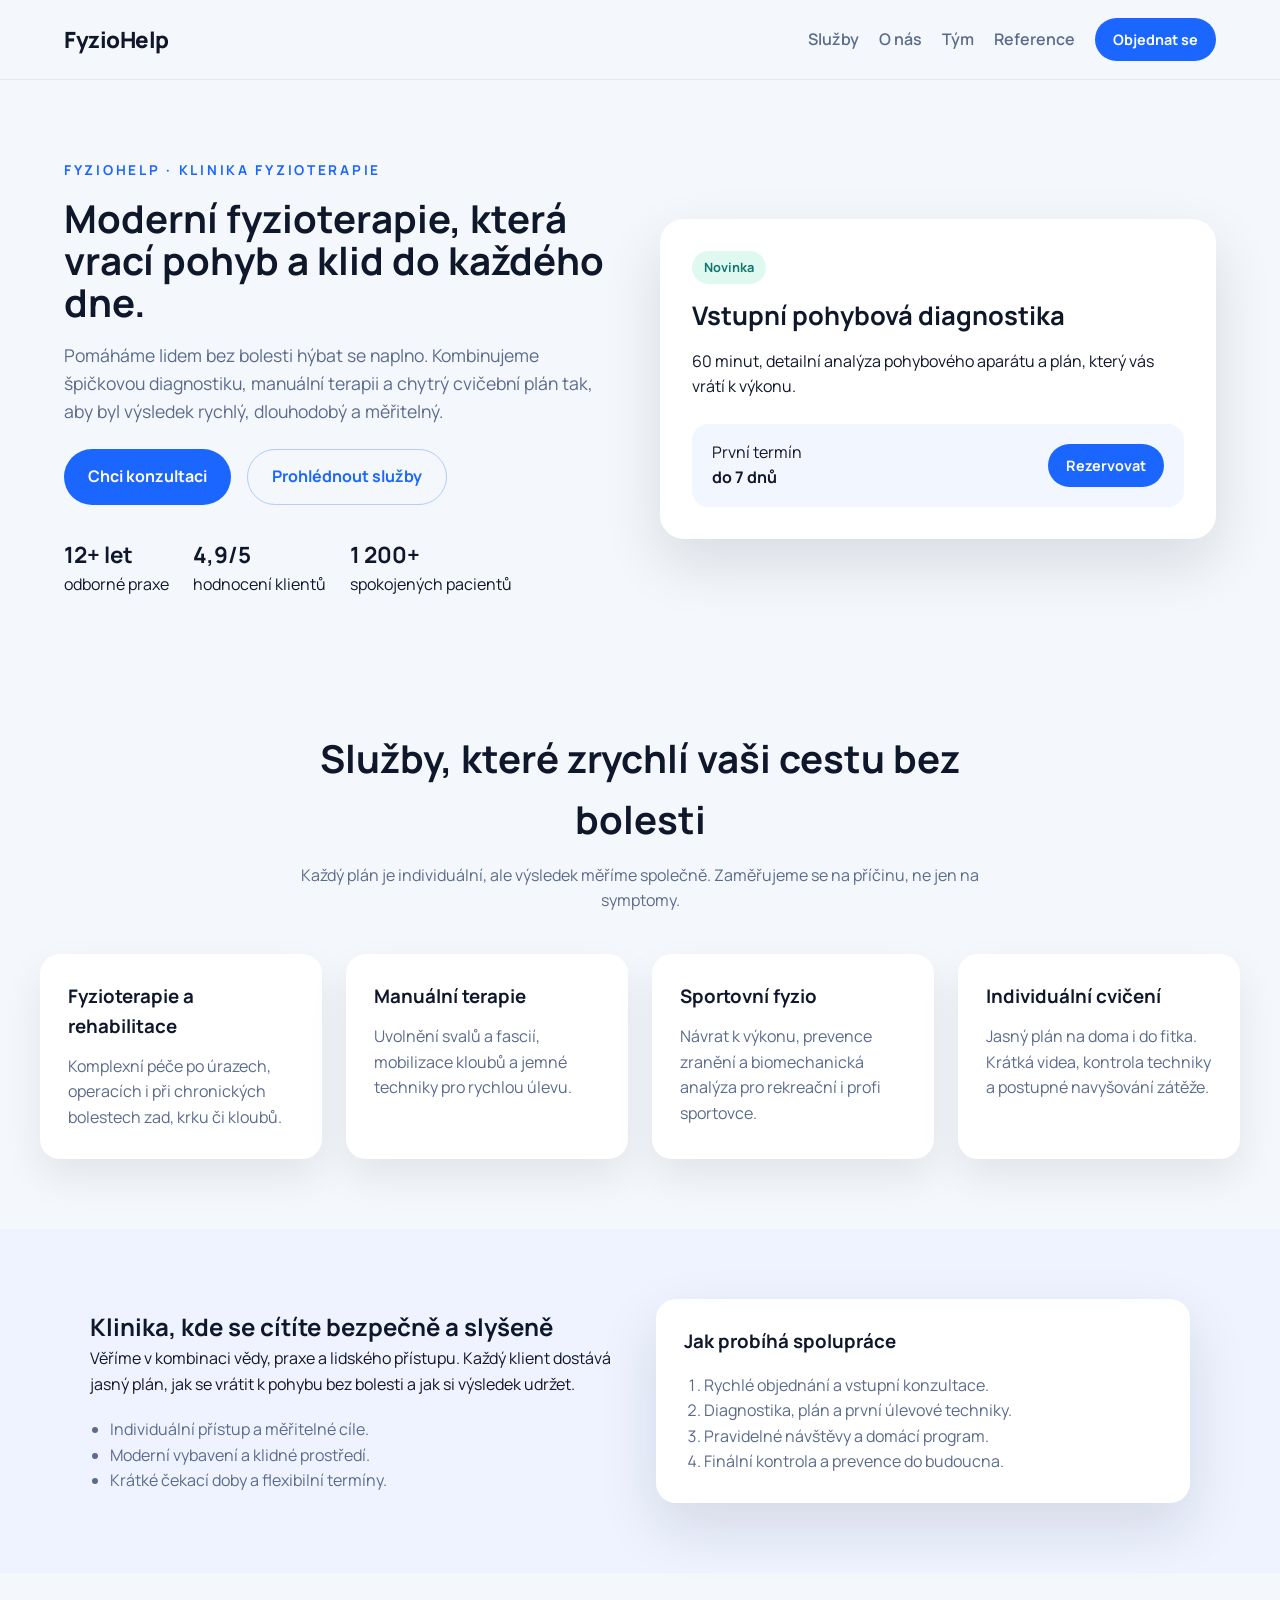
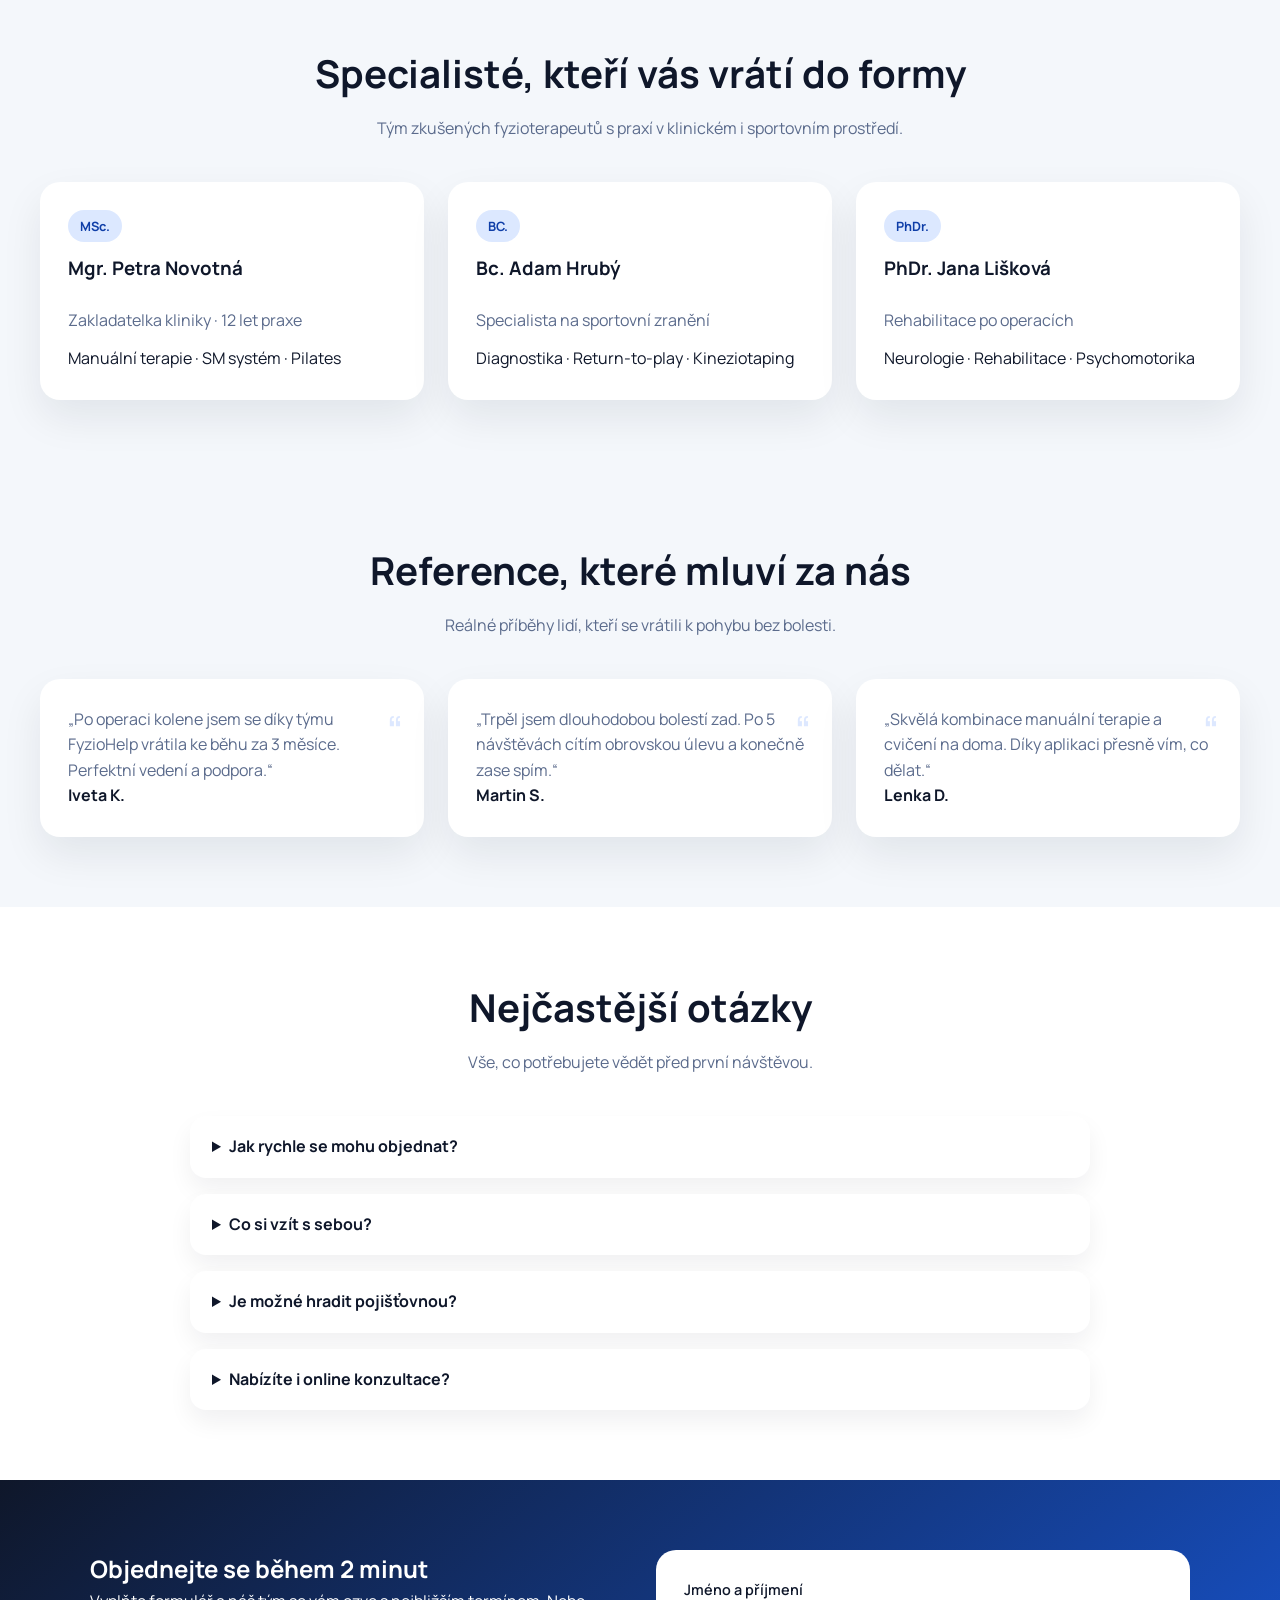
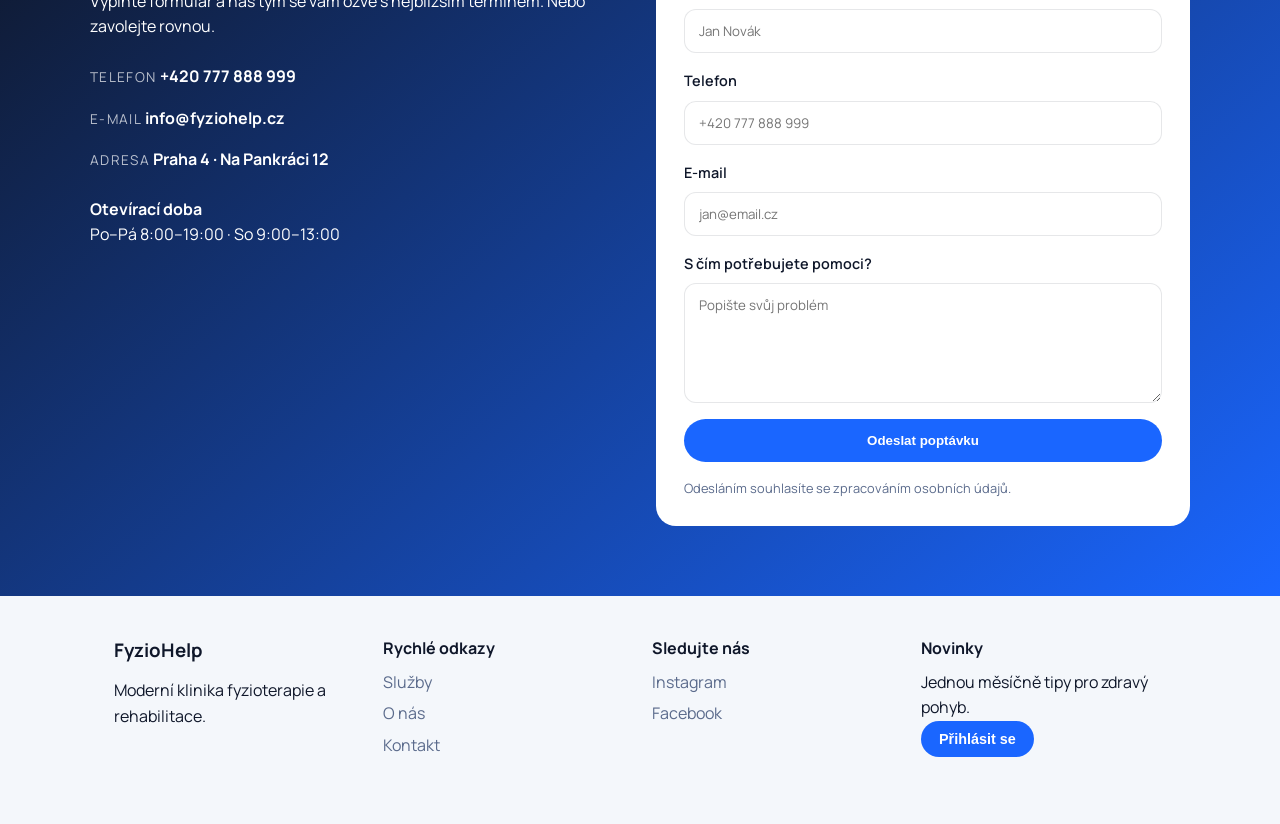
==== index.html @ efe98821 "Add modern FyzioHelp clinic landing page" ====
<!DOCTYPE html>
<html lang="cs">
  <head>
    <meta charset="UTF-8" />
    <meta name="viewport" content="width=device-width, initial-scale=1" />
    <title>FyzioHelp | Moderní fyzioterapie a rehabilitace</title>
    <meta
      name="description"
      content="Moderní fyzioterapeutická klinika zaměřená na rychlé výsledky, šetrný přístup a dlouhodobou úlevu od bolesti."
    />
    <link rel="stylesheet" href="styles.css" />
    <link
      rel="preconnect"
      href="https://fonts.googleapis.com"
    />
    <link
      rel="preconnect"
      href="https://fonts.gstatic.com"
      crossorigin
    />
    <link
      href="https://fonts.googleapis.com/css2?family=Manrope:wght@300;400;500;600;700;800&display=swap"
      rel="stylesheet"
    />
  </head>
  <body>
    <header class="site-header">
      <nav class="nav">
        <div class="logo">FyzioHelp</div>
        <div class="nav-links">
          <a href="#sluzby">Služby</a>
          <a href="#o-nas">O nás</a>
          <a href="#tym">Tým</a>
          <a href="#reference">Reference</a>
          <a href="#kontakt" class="button small">Objednat se</a>
        </div>
        <button class="burger" aria-label="Otevřít menu">
          <span></span>
          <span></span>
          <span></span>
        </button>
      </nav>
    </header>

    <main>
      <section class="hero">
        <div class="hero-content">
          <p class="eyebrow">FyzioHelp · klinika fyzioterapie</p>
          <h1>Moderní fyzioterapie, která vrací pohyb a klid do každého dne.</h1>
          <p class="lead">
            Pomáháme lidem bez bolesti hýbat se naplno. Kombinujeme špičkovou diagnostiku, manuální
            terapii a chytrý cvičební plán tak, aby byl výsledek rychlý, dlouhodobý a měřitelný.
          </p>
          <div class="hero-actions">
            <a class="button" href="#kontakt">Chci konzultaci</a>
            <a class="button ghost" href="#sluzby">Prohlédnout služby</a>
          </div>
          <div class="hero-stats">
            <div>
              <h3>12+ let</h3>
              <p>odborné praxe</p>
            </div>
            <div>
              <h3>4,9/5</h3>
              <p>hodnocení klientů</p>
            </div>
            <div>
              <h3>1 200+</h3>
              <p>spokojených pacientů</p>
            </div>
          </div>
        </div>
        <div class="hero-card">
          <div class="hero-card-top">
            <p class="badge">Novinka</p>
            <h2>Vstupní pohybová diagnostika</h2>
            <p>
              60 minut, detailní analýza pohybového aparátu a plán, který vás vrátí k výkonu.
            </p>
          </div>
          <div class="hero-card-bottom">
            <div>
              <p>První termín</p>
              <strong>do 7 dnů</strong>
            </div>
            <a class="button small" href="#kontakt">Rezervovat</a>
          </div>
        </div>
      </section>

      <section id="sluzby" class="section services">
        <div class="section-header">
          <h2>Služby, které zrychlí vaši cestu bez bolesti</h2>
          <p>
            Každý plán je individuální, ale výsledek měříme společně. Zaměřujeme se na příčinu, ne
            jen na symptomy.
          </p>
        </div>
        <div class="cards">
          <article class="card">
            <h3>Fyzioterapie a rehabilitace</h3>
            <p>
              Komplexní péče po úrazech, operacích i při chronických bolestech zad, krku či kloubů.
            </p>
          </article>
          <article class="card">
            <h3>Manuální terapie</h3>
            <p>
              Uvolnění svalů a fascií, mobilizace kloubů a jemné techniky pro rychlou úlevu.
            </p>
          </article>
          <article class="card">
            <h3>Sportovní fyzio</h3>
            <p>
              Návrat k výkonu, prevence zranění a biomechanická analýza pro rekreační i profi sportovce.
            </p>
          </article>
          <article class="card">
            <h3>Individuální cvičení</h3>
            <p>
              Jasný plán na doma i do fitka. Krátká videa, kontrola techniky a postupné navyšování zátěže.
            </p>
          </article>
        </div>
      </section>

      <section id="o-nas" class="section about">
        <div class="about-grid">
          <div>
            <h2>Klinika, kde se cítíte bezpečně a slyšeně</h2>
            <p>
              Věříme v kombinaci vědy, praxe a lidského přístupu. Každý klient dostává jasný plán, jak
              se vrátit k pohybu bez bolesti a jak si výsledek udržet.
            </p>
            <ul>
              <li>Individuální přístup a měřitelné cíle.</li>
              <li>Moderní vybavení a klidné prostředí.</li>
              <li>Krátké čekací doby a flexibilní termíny.</li>
            </ul>
          </div>
          <div class="about-panel">
            <h3>Jak probíhá spolupráce</h3>
            <ol>
              <li>Rychlé objednání a vstupní konzultace.</li>
              <li>Diagnostika, plán a první úlevové techniky.</li>
              <li>Pravidelné návštěvy a domácí program.</li>
              <li>Finální kontrola a prevence do budoucna.</li>
            </ol>
          </div>
        </div>
      </section>

      <section id="tym" class="section team">
        <div class="section-header">
          <h2>Specialisté, kteří vás vrátí do formy</h2>
          <p>Tým zkušených fyzioterapeutů s praxí v klinickém i sportovním prostředí.</p>
        </div>
        <div class="cards">
          <article class="card profile">
            <div class="profile-badge">MSc.</div>
            <h3>Mgr. Petra Novotná</h3>
            <p>Zakladatelka kliniky · 12 let praxe</p>
            <span>Manuální terapie · SM systém · Pilates</span>
          </article>
          <article class="card profile">
            <div class="profile-badge">BC.</div>
            <h3>Bc. Adam Hrubý</h3>
            <p>Specialista na sportovní zranění</p>
            <span>Diagnostika · Return-to-play · Kineziotaping</span>
          </article>
          <article class="card profile">
            <div class="profile-badge">PhDr.</div>
            <h3>PhDr. Jana Lišková</h3>
            <p>Rehabilitace po operacích</p>
            <span>Neurologie · Rehabilitace · Psychomotorika</span>
          </article>
        </div>
      </section>

      <section id="reference" class="section testimonials">
        <div class="section-header">
          <h2>Reference, které mluví za nás</h2>
          <p>Reálné příběhy lidí, kteří se vrátili k pohybu bez bolesti.</p>
        </div>
        <div class="cards">
          <article class="card">
            <p>
              „Po operaci kolene jsem se díky týmu FyzioHelp vrátila ke běhu za 3 měsíce. Perfektní
              vedení a podpora.“
            </p>
            <strong>Iveta K.</strong>
          </article>
          <article class="card">
            <p>
              „Trpěl jsem dlouhodobou bolestí zad. Po 5 návštěvách cítím obrovskou úlevu a konečně
              zase spím.“
            </p>
            <strong>Martin S.</strong>
          </article>
          <article class="card">
            <p>
              „Skvělá kombinace manuální terapie a cvičení na doma. Díky aplikaci přesně vím, co
              dělat.“
            </p>
            <strong>Lenka D.</strong>
          </article>
        </div>
      </section>

      <section class="section faq">
        <div class="section-header">
          <h2>Nejčastější otázky</h2>
          <p>Vše, co potřebujete vědět před první návštěvou.</p>
        </div>
        <div class="faq-grid">
          <details>
            <summary>Jak rychle se mohu objednat?</summary>
            <p>První konzultaci nabízíme obvykle do 7 dnů, případně i dříve podle kapacity.</p>
          </details>
          <details>
            <summary>Co si vzít s sebou?</summary>
            <p>Komfortní oblečení na cvičení, případně zprávy od lékaře nebo výsledky vyšetření.</p>
          </details>
          <details>
            <summary>Je možné hradit pojišťovnou?</summary>
            <p>Spolupracujeme s vybranými pojišťovnami, rádi vám poradíme během objednávky.</p>
          </details>
          <details>
            <summary>Nabízíte i online konzultace?</summary>
            <p>Ano, nabízíme rychlé online konzultace a kontrolu cvičení formou videohovoru.</p>
          </details>
        </div>
      </section>

      <section id="kontakt" class="section contact">
        <div class="contact-grid">
          <div>
            <h2>Objednejte se během 2 minut</h2>
            <p>
              Vyplňte formulář a náš tým se vám ozve s nejbližším termínem. Nebo zavolejte rovnou.
            </p>
            <div class="contact-info">
              <div>
                <span>Telefon</span>
                <strong>+420 777 888 999</strong>
              </div>
              <div>
                <span>E-mail</span>
                <strong>info@fyziohelp.cz</strong>
              </div>
              <div>
                <span>Adresa</span>
                <strong>Praha 4 · Na Pankráci 12</strong>
              </div>
            </div>
            <div class="contact-hours">
              <h4>Otevírací doba</h4>
              <p>Po–Pá 8:00–19:00 · So 9:00–13:00</p>
            </div>
          </div>
          <form class="contact-form">
            <label>
              Jméno a příjmení
              <input type="text" placeholder="Jan Novák" />
            </label>
            <label>
              Telefon
              <input type="tel" placeholder="+420 777 888 999" />
            </label>
            <label>
              E-mail
              <input type="email" placeholder="jan@email.cz" />
            </label>
            <label>
              S čím potřebujete pomoci?
              <textarea placeholder="Popište svůj problém"></textarea>
            </label>
            <button class="button" type="submit">Odeslat poptávku</button>
            <p class="form-note">Odesláním souhlasíte se zpracováním osobních údajů.</p>
          </form>
        </div>
      </section>
    </main>

    <footer class="footer">
      <div>
        <h3>FyzioHelp</h3>
        <p>Moderní klinika fyzioterapie a rehabilitace.</p>
      </div>
      <div>
        <h4>Rychlé odkazy</h4>
        <a href="#sluzby">Služby</a>
        <a href="#o-nas">O nás</a>
        <a href="#kontakt">Kontakt</a>
      </div>
      <div>
        <h4>Sledujte nás</h4>
        <a href="https://instagram.com">Instagram</a>
        <a href="https://facebook.com">Facebook</a>
      </div>
      <div>
        <h4>Novinky</h4>
        <p>Jednou měsíčně tipy pro zdravý pohyb.</p>
        <button class="button small">Přihlásit se</button>
      </div>
    </footer>

    <script src="app.js"></script>
  </body>
</html>
---- styles.css ----
:root {
  color-scheme: light;
  --bg: #f4f7fb;
  --surface: #ffffff;
  --primary: #1a66ff;
  --primary-dark: #0f3ea8;
  --accent: #34d399;
  --text: #0f172a;
  --muted: #5b6b8c;
  --shadow: 0 24px 60px rgba(15, 23, 42, 0.12);
  --radius: 24px;
}

* {
  box-sizing: border-box;
  margin: 0;
  padding: 0;
}

body {
  font-family: "Manrope", system-ui, sans-serif;
  background: var(--bg);
  color: var(--text);
  line-height: 1.6;
}

a {
  color: inherit;
  text-decoration: none;
}

.site-header {
  position: sticky;
  top: 0;
  z-index: 10;
  background: rgba(244, 247, 251, 0.85);
  backdrop-filter: blur(20px);
  border-bottom: 1px solid rgba(15, 23, 42, 0.06);
}

.nav {
  max-width: 1200px;
  margin: 0 auto;
  padding: 18px 24px;
  display: flex;
  align-items: center;
  justify-content: space-between;
  gap: 24px;
}

.logo {
  font-size: 1.4rem;
  font-weight: 800;
  letter-spacing: -0.02em;
}

.nav-links {
  display: flex;
  gap: 20px;
  align-items: center;
  font-weight: 600;
  color: var(--muted);
}

.burger {
  display: none;
  background: none;
  border: none;
  gap: 5px;
  flex-direction: column;
}

.burger span {
  width: 24px;
  height: 2px;
  background: var(--text);
  border-radius: 2px;
}

.button {
  background: var(--primary);
  color: #fff;
  padding: 14px 24px;
  border-radius: 999px;
  font-weight: 700;
  display: inline-flex;
  align-items: center;
  justify-content: center;
  transition: transform 0.2s ease, box-shadow 0.2s ease;
  border: none;
  cursor: pointer;
}

.button:hover {
  transform: translateY(-2px);
  box-shadow: var(--shadow);
}

.button.ghost {
  background: transparent;
  color: var(--primary);
  border: 1px solid rgba(26, 102, 255, 0.3);
}

.button.small {
  padding: 10px 18px;
  font-size: 0.9rem;
}

.hero {
  max-width: 1200px;
  margin: 0 auto;
  padding: 80px 24px 60px;
  display: grid;
  grid-template-columns: repeat(auto-fit, minmax(280px, 1fr));
  gap: 40px;
  align-items: center;
}

.hero-content h1 {
  font-size: clamp(2.4rem, 3vw, 3.6rem);
  line-height: 1.1;
  margin: 16px 0;
}

.eyebrow {
  text-transform: uppercase;
  font-size: 0.85rem;
  letter-spacing: 0.2em;
  color: var(--primary);
  font-weight: 700;
}

.lead {
  font-size: 1.1rem;
  color: var(--muted);
  margin-bottom: 24px;
}

.hero-actions {
  display: flex;
  gap: 16px;
  flex-wrap: wrap;
  margin-bottom: 32px;
}

.hero-stats {
  display: flex;
  gap: 24px;
  flex-wrap: wrap;
}

.hero-stats h3 {
  font-size: 1.4rem;
}

.hero-card {
  background: var(--surface);
  border-radius: var(--radius);
  padding: 32px;
  box-shadow: var(--shadow);
  display: flex;
  flex-direction: column;
  gap: 24px;
}

.hero-card-top h2 {
  font-size: 1.6rem;
  margin-bottom: 12px;
}

.badge {
  display: inline-flex;
  align-items: center;
  background: rgba(52, 211, 153, 0.15);
  color: #0f766e;
  font-weight: 700;
  padding: 6px 12px;
  border-radius: 999px;
  font-size: 0.8rem;
  margin-bottom: 12px;
}

.hero-card-bottom {
  display: flex;
  align-items: center;
  justify-content: space-between;
  gap: 16px;
  background: rgba(26, 102, 255, 0.06);
  padding: 16px 20px;
  border-radius: 16px;
}

.section {
  padding: 70px 24px;
}

.section-header {
  max-width: 720px;
  margin: 0 auto 40px;
  text-align: center;
}

.section-header h2 {
  font-size: clamp(2rem, 3vw, 2.8rem);
  margin-bottom: 12px;
}

.section-header p {
  color: var(--muted);
}

.cards {
  max-width: 1200px;
  margin: 0 auto;
  display: grid;
  grid-template-columns: repeat(auto-fit, minmax(240px, 1fr));
  gap: 24px;
}

.card {
  background: var(--surface);
  border-radius: 20px;
  padding: 28px;
  box-shadow: 0 18px 40px rgba(15, 23, 42, 0.08);
}

.card h3 {
  margin-bottom: 12px;
}

.card p {
  color: var(--muted);
}

.about {
  background: #eef3ff;
}

.about-grid {
  max-width: 1100px;
  margin: 0 auto;
  display: grid;
  grid-template-columns: repeat(auto-fit, minmax(280px, 1fr));
  gap: 32px;
  align-items: center;
}

.about-grid ul {
  margin-top: 20px;
  padding-left: 20px;
  color: var(--muted);
}

.about-panel {
  background: var(--surface);
  padding: 28px;
  border-radius: 20px;
  box-shadow: var(--shadow);
}

.about-panel ol {
  margin-top: 16px;
  padding-left: 20px;
  color: var(--muted);
}

.team .profile {
  text-align: left;
  display: grid;
  gap: 12px;
}

.profile-badge {
  width: fit-content;
  padding: 6px 12px;
  background: rgba(26, 102, 255, 0.15);
  color: var(--primary-dark);
  border-radius: 999px;
  font-weight: 700;
  font-size: 0.8rem;
}

.testimonials .card {
  position: relative;
}

.testimonials .card::before {
  content: "“";
  position: absolute;
  top: 16px;
  right: 20px;
  font-size: 3rem;
  color: rgba(26, 102, 255, 0.15);
}

.faq {
  background: #ffffff;
}

.faq-grid {
  max-width: 900px;
  margin: 0 auto;
  display: grid;
  gap: 16px;
}

.faq details {
  background: var(--surface);
  border-radius: 16px;
  padding: 18px 22px;
  box-shadow: 0 12px 24px rgba(15, 23, 42, 0.06);
}

.faq summary {
  font-weight: 700;
  cursor: pointer;
}

.contact {
  background: linear-gradient(140deg, #0f172a, #1a66ff);
  color: #fff;
}

.contact-grid {
  max-width: 1100px;
  margin: 0 auto;
  display: grid;
  grid-template-columns: repeat(auto-fit, minmax(280px, 1fr));
  gap: 32px;
}

.contact-info {
  display: grid;
  gap: 16px;
  margin: 24px 0;
}

.contact-info span {
  font-size: 0.85rem;
  text-transform: uppercase;
  letter-spacing: 0.1em;
  color: rgba(255, 255, 255, 0.7);
}

.contact-form {
  background: #fff;
  color: var(--text);
  padding: 28px;
  border-radius: 20px;
  display: grid;
  gap: 16px;
}

.contact-form label {
  display: grid;
  gap: 8px;
  font-weight: 600;
  font-size: 0.9rem;
}

.contact-form input,
.contact-form textarea {
  padding: 12px 14px;
  border-radius: 12px;
  border: 1px solid rgba(15, 23, 42, 0.1);
  font-family: inherit;
}

.contact-form textarea {
  min-height: 120px;
  resize: vertical;
}

.form-note {
  font-size: 0.8rem;
  color: var(--muted);
}

.footer {
  padding: 40px 24px 60px;
  display: grid;
  gap: 24px;
  max-width: 1100px;
  margin: 0 auto;
  grid-template-columns: repeat(auto-fit, minmax(200px, 1fr));
}

.footer h3 {
  margin-bottom: 12px;
}

.footer h4 {
  margin-bottom: 8px;
}

.footer a {
  display: block;
  color: var(--muted);
  margin-bottom: 6px;
}

@media (max-width: 900px) {
  .nav-links {
    position: fixed;
    top: 70px;
    right: 24px;
    background: #fff;
    flex-direction: column;
    padding: 20px;
    border-radius: 16px;
    box-shadow: var(--shadow);
    transform: translateY(-20px);
    opacity: 0;
    pointer-events: none;
    transition: all 0.2s ease;
  }

  .nav-links.open {
    transform: translateY(0);
    opacity: 1;
    pointer-events: auto;
  }

  .burger {
    display: flex;
  }
}

@media (max-width: 600px) {
  .hero {
    padding-top: 50px;
  }

  .hero-stats {
    flex-direction: column;
    gap: 16px;
  }

  .hero-card-bottom {
    flex-direction: column;
    align-items: flex-start;
  }
}
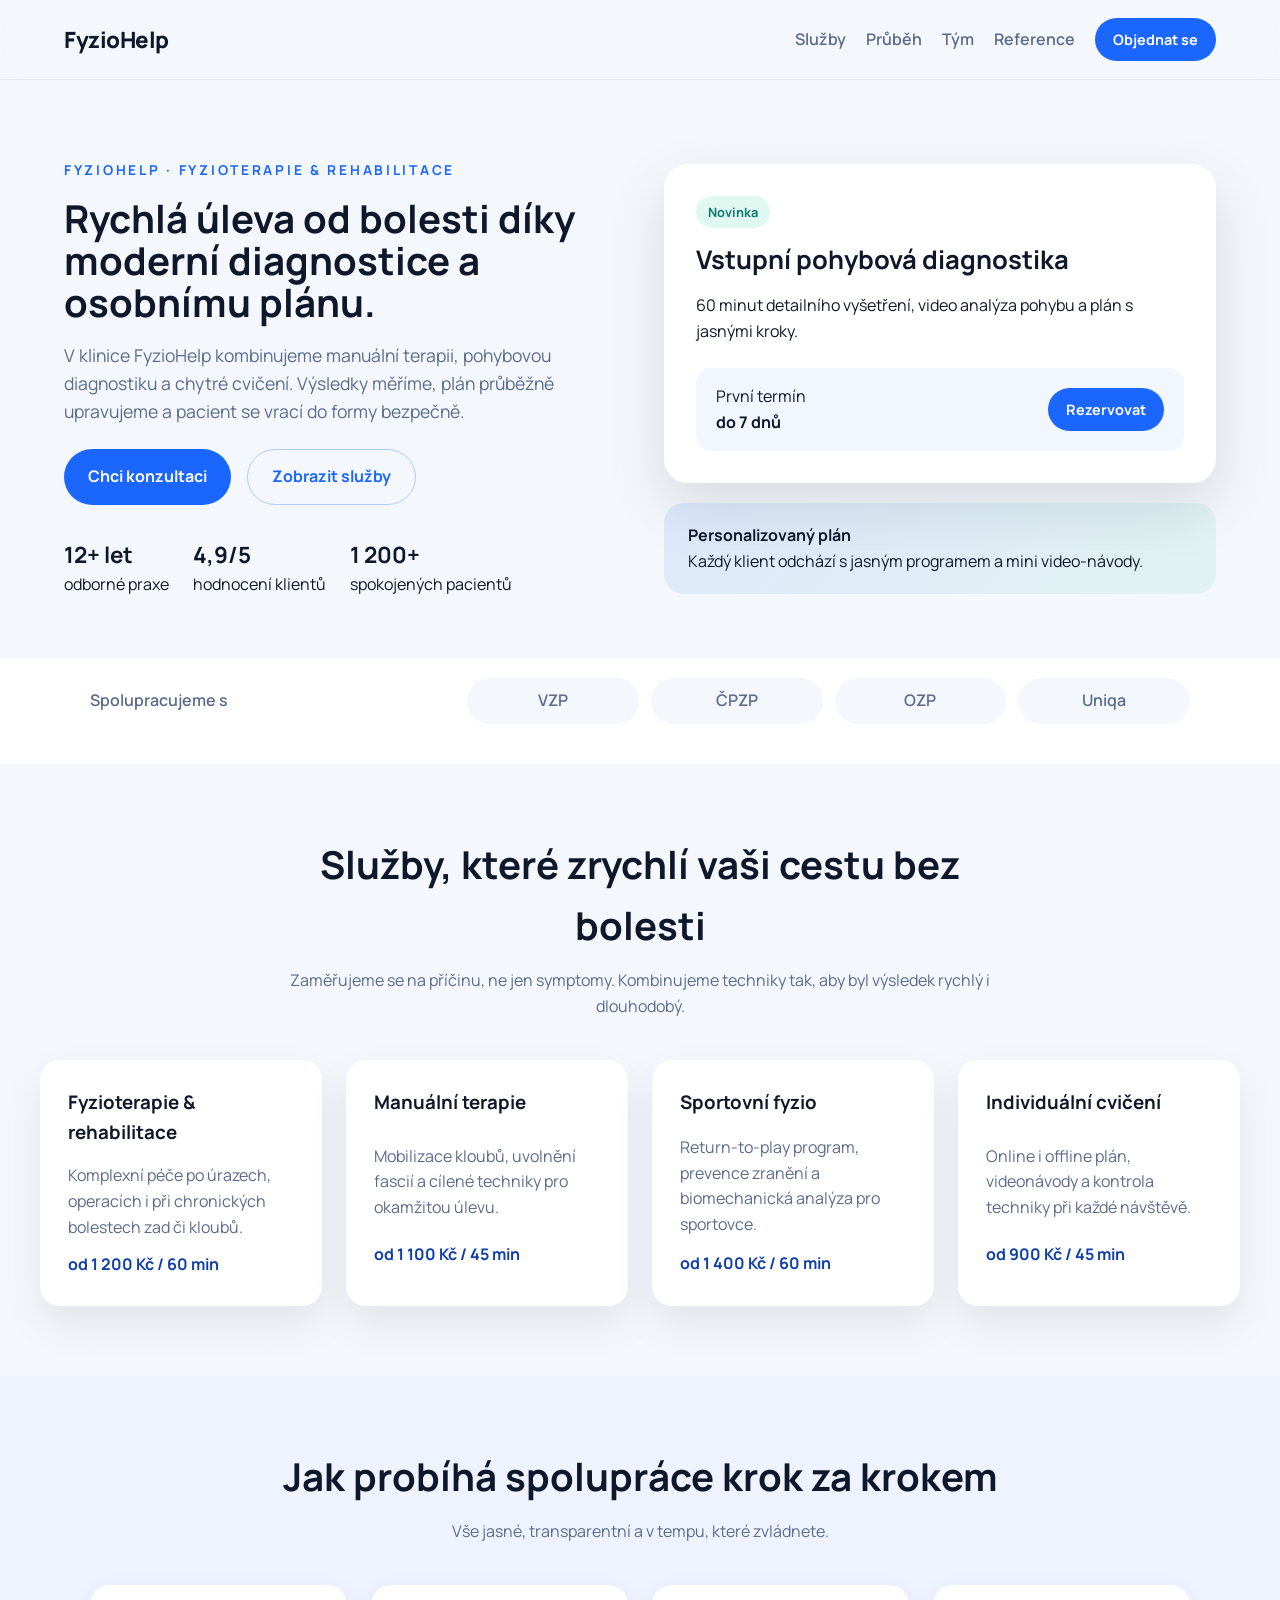
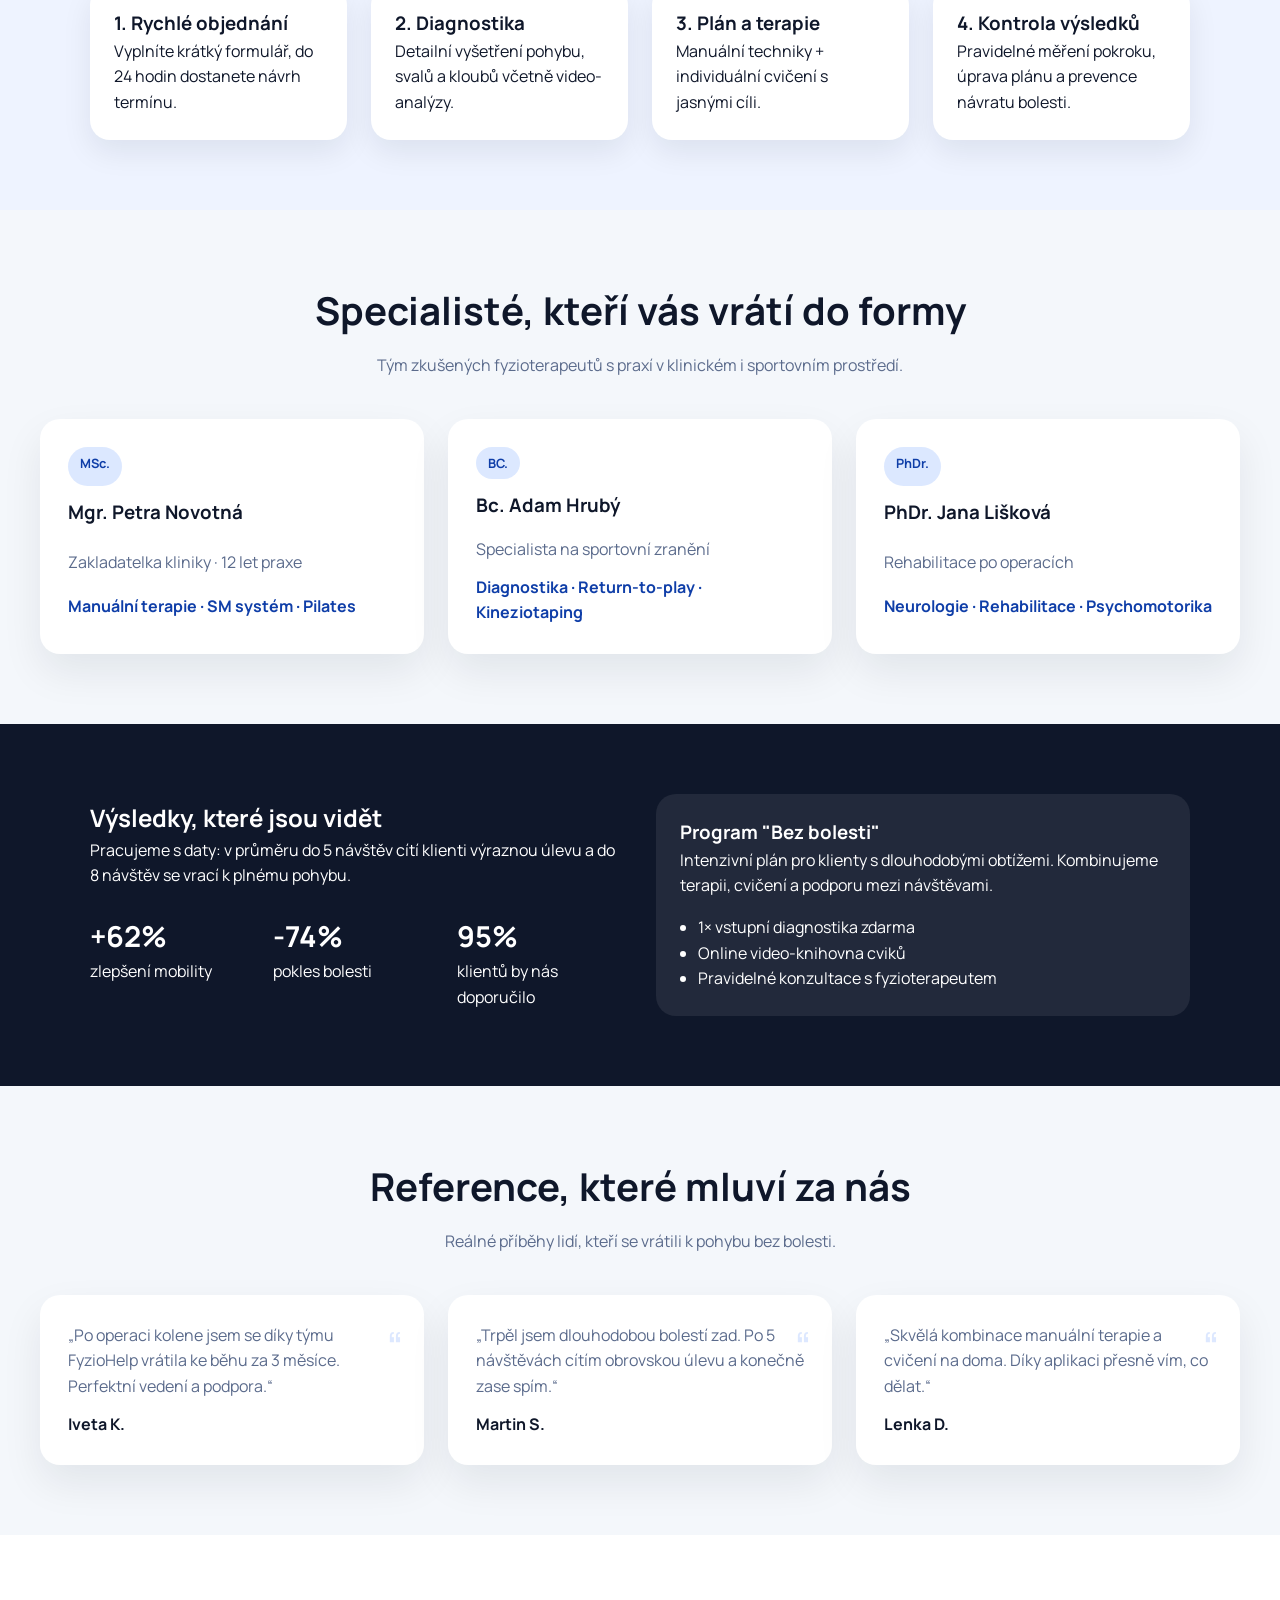
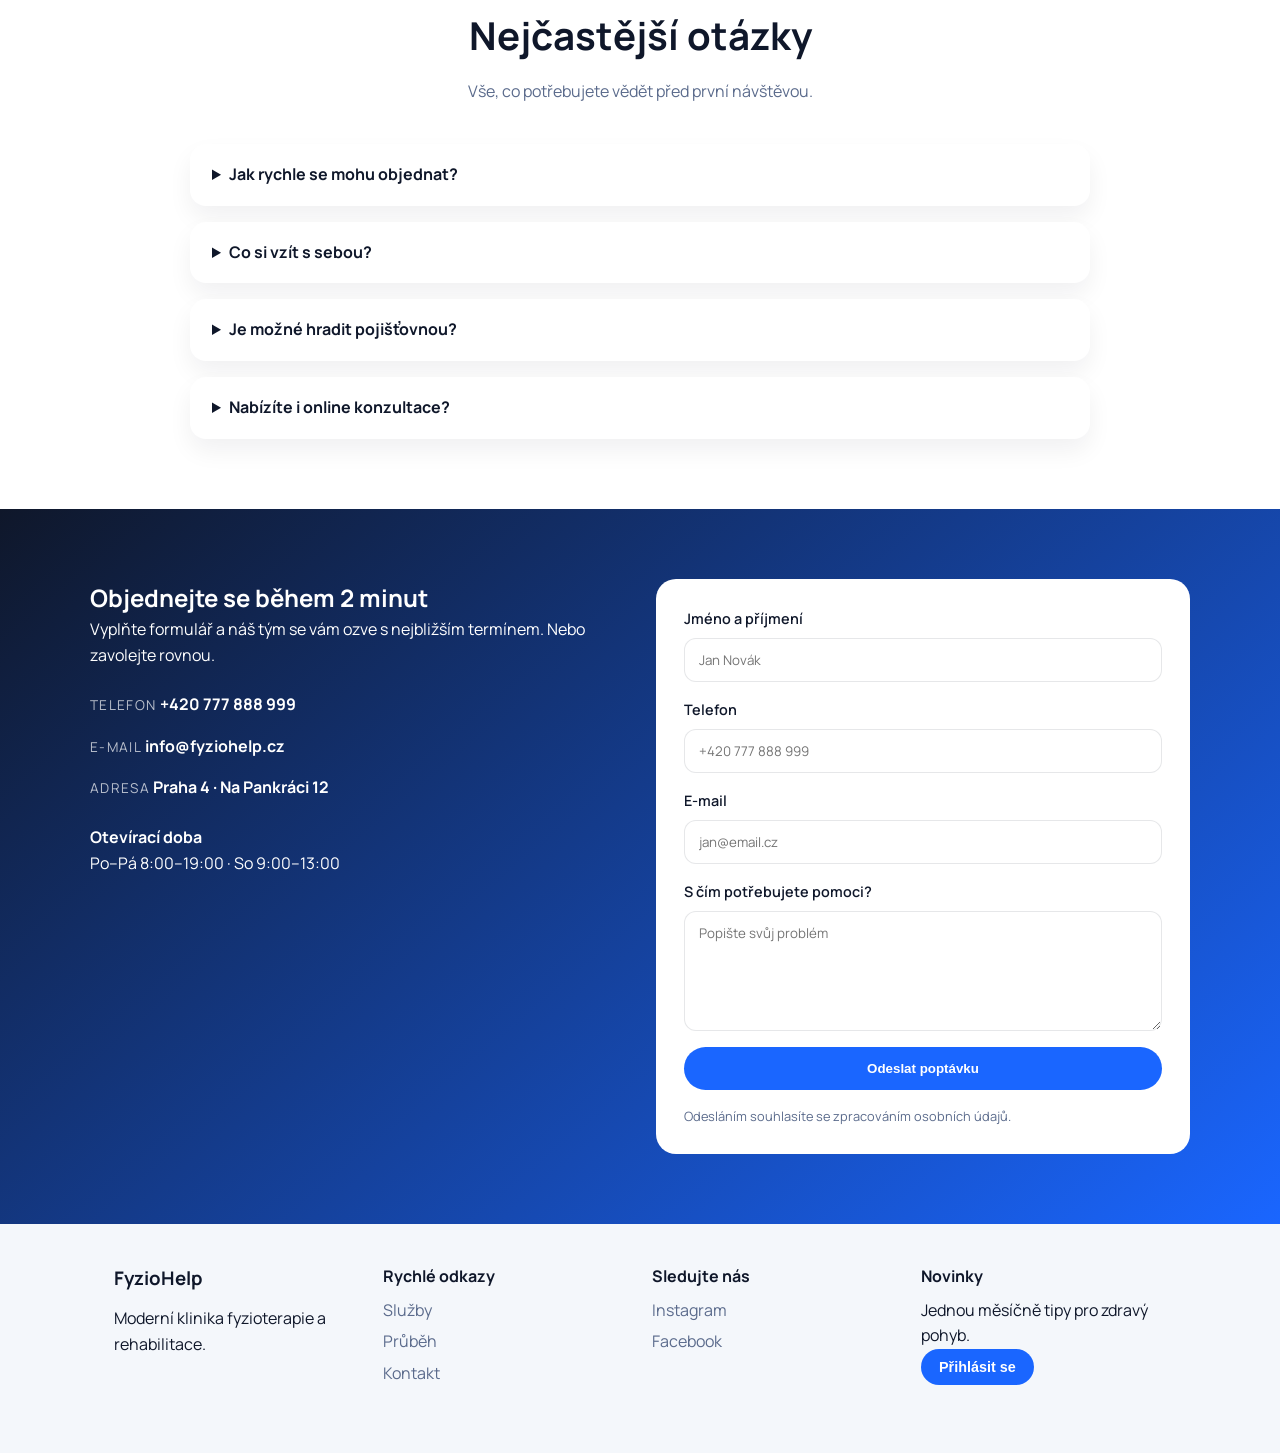
==== commit ecdf220c: "Revise FyzioHelp clinic landing page" ====
--- a/index.html
+++ b/index.html
@@ -3,21 +3,14 @@
   <head>
     <meta charset="UTF-8" />
     <meta name="viewport" content="width=device-width, initial-scale=1" />
-    <title>FyzioHelp | Moderní fyzioterapie a rehabilitace</title>
+    <title>FyzioHelp | Špičková fyzioterapie a rehabilitace</title>
     <meta
       name="description"
-      content="Moderní fyzioterapeutická klinika zaměřená na rychlé výsledky, šetrný přístup a dlouhodobou úlevu od bolesti."
+      content="Moderní fyzioterapeutická klinika s důrazem na rychlou úlevu od bolesti, precizní diagnostiku a dlouhodobý plán bez návratu obtíží."
     />
     <link rel="stylesheet" href="styles.css" />
-    <link
-      rel="preconnect"
-      href="https://fonts.googleapis.com"
-    />
-    <link
-      rel="preconnect"
-      href="https://fonts.gstatic.com"
-      crossorigin
-    />
+    <link rel="preconnect" href="https://fonts.googleapis.com" />
+    <link rel="preconnect" href="https://fonts.gstatic.com" crossorigin />
     <link
       href="https://fonts.googleapis.com/css2?family=Manrope:wght@300;400;500;600;700;800&display=swap"
       rel="stylesheet"
@@ -26,15 +19,15 @@
   <body>
     <header class="site-header">
       <nav class="nav">
-        <div class="logo">FyzioHelp</div>
+        <a class="logo" href="#top">FyzioHelp</a>
         <div class="nav-links">
           <a href="#sluzby">Služby</a>
-          <a href="#o-nas">O nás</a>
+          <a href="#prubeh">Průběh</a>
           <a href="#tym">Tým</a>
           <a href="#reference">Reference</a>
           <a href="#kontakt" class="button small">Objednat se</a>
         </div>
-        <button class="burger" aria-label="Otevřít menu">
+        <button class="burger" aria-label="Otevřít menu" aria-expanded="false">
           <span></span>
           <span></span>
           <span></span>
@@ -42,18 +35,18 @@
       </nav>
     </header>
 
-    <main>
+    <main id="top">
       <section class="hero">
         <div class="hero-content">
-          <p class="eyebrow">FyzioHelp · klinika fyzioterapie</p>
-          <h1>Moderní fyzioterapie, která vrací pohyb a klid do každého dne.</h1>
+          <p class="eyebrow">FyzioHelp · fyzioterapie &amp; rehabilitace</p>
+          <h1>Rychlá úleva od bolesti díky moderní diagnostice a osobnímu plánu.</h1>
           <p class="lead">
-            Pomáháme lidem bez bolesti hýbat se naplno. Kombinujeme špičkovou diagnostiku, manuální
-            terapii a chytrý cvičební plán tak, aby byl výsledek rychlý, dlouhodobý a měřitelný.
+            V klinice FyzioHelp kombinujeme manuální terapii, pohybovou diagnostiku a chytré cvičení.
+            Výsledky měříme, plán průběžně upravujeme a pacient se vrací do formy bezpečně.
           </p>
           <div class="hero-actions">
             <a class="button" href="#kontakt">Chci konzultaci</a>
-            <a class="button ghost" href="#sluzby">Prohlédnout služby</a>
+            <a class="button ghost" href="#sluzby">Zobrazit služby</a>
           </div>
           <div class="hero-stats">
             <div>
@@ -70,20 +63,38 @@
             </div>
           </div>
         </div>
-        <div class="hero-card">
-          <div class="hero-card-top">
-            <p class="badge">Novinka</p>
-            <h2>Vstupní pohybová diagnostika</h2>
-            <p>
-              60 minut, detailní analýza pohybového aparátu a plán, který vás vrátí k výkonu.
-            </p>
-          </div>
-          <div class="hero-card-bottom">
-            <div>
-              <p>První termín</p>
-              <strong>do 7 dnů</strong>
-            </div>
-            <a class="button small" href="#kontakt">Rezervovat</a>
+        <div class="hero-visual">
+          <div class="hero-card">
+            <div class="hero-card-top">
+              <p class="badge">Novinka</p>
+              <h2>Vstupní pohybová diagnostika</h2>
+              <p>
+                60 minut detailního vyšetření, video analýza pohybu a plán s jasnými kroky.
+              </p>
+            </div>
+            <div class="hero-card-bottom">
+              <div>
+                <p>První termín</p>
+                <strong>do 7 dnů</strong>
+              </div>
+              <a class="button small" href="#kontakt">Rezervovat</a>
+            </div>
+          </div>
+          <div class="hero-metric">
+            <h4>Personalizovaný plán</h4>
+            <p>Každý klient odchází s jasným programem a mini video-návody.</p>
+          </div>
+        </div>
+      </section>
+
+      <section class="trust">
+        <div class="trust-grid">
+          <span>Spolupracujeme s</span>
+          <div class="trust-logos">
+            <div>VZP</div>
+            <div>ČPZP</div>
+            <div>OZP</div>
+            <div>Uniqa</div>
           </div>
         </div>
       </section>
@@ -92,60 +103,55 @@
         <div class="section-header">
           <h2>Služby, které zrychlí vaši cestu bez bolesti</h2>
           <p>
-            Každý plán je individuální, ale výsledek měříme společně. Zaměřujeme se na příčinu, ne
-            jen na symptomy.
+            Zaměřujeme se na příčinu, ne jen symptomy. Kombinujeme techniky tak, aby byl výsledek rychlý
+            i dlouhodobý.
           </p>
         </div>
         <div class="cards">
           <article class="card">
-            <h3>Fyzioterapie a rehabilitace</h3>
-            <p>
-              Komplexní péče po úrazech, operacích i při chronických bolestech zad, krku či kloubů.
-            </p>
+            <h3>Fyzioterapie &amp; rehabilitace</h3>
+            <p>Komplexní péče po úrazech, operacích i při chronických bolestech zad či kloubů.</p>
+            <span>od 1 200 Kč / 60 min</span>
           </article>
           <article class="card">
             <h3>Manuální terapie</h3>
-            <p>
-              Uvolnění svalů a fascií, mobilizace kloubů a jemné techniky pro rychlou úlevu.
-            </p>
+            <p>Mobilizace kloubů, uvolnění fascií a cílené techniky pro okamžitou úlevu.</p>
+            <span>od 1 100 Kč / 45 min</span>
           </article>
           <article class="card">
             <h3>Sportovní fyzio</h3>
-            <p>
-              Návrat k výkonu, prevence zranění a biomechanická analýza pro rekreační i profi sportovce.
-            </p>
+            <p>Return-to-play program, prevence zranění a biomechanická analýza pro sportovce.</p>
+            <span>od 1 400 Kč / 60 min</span>
           </article>
           <article class="card">
             <h3>Individuální cvičení</h3>
-            <p>
-              Jasný plán na doma i do fitka. Krátká videa, kontrola techniky a postupné navyšování zátěže.
-            </p>
-          </article>
-        </div>
-      </section>
-
-      <section id="o-nas" class="section about">
-        <div class="about-grid">
-          <div>
-            <h2>Klinika, kde se cítíte bezpečně a slyšeně</h2>
-            <p>
-              Věříme v kombinaci vědy, praxe a lidského přístupu. Každý klient dostává jasný plán, jak
-              se vrátit k pohybu bez bolesti a jak si výsledek udržet.
-            </p>
-            <ul>
-              <li>Individuální přístup a měřitelné cíle.</li>
-              <li>Moderní vybavení a klidné prostředí.</li>
-              <li>Krátké čekací doby a flexibilní termíny.</li>
-            </ul>
-          </div>
-          <div class="about-panel">
-            <h3>Jak probíhá spolupráce</h3>
-            <ol>
-              <li>Rychlé objednání a vstupní konzultace.</li>
-              <li>Diagnostika, plán a první úlevové techniky.</li>
-              <li>Pravidelné návštěvy a domácí program.</li>
-              <li>Finální kontrola a prevence do budoucna.</li>
-            </ol>
+            <p>Online i offline plán, videonávody a kontrola techniky při každé návštěvě.</p>
+            <span>od 900 Kč / 45 min</span>
+          </article>
+        </div>
+      </section>
+
+      <section id="prubeh" class="section process">
+        <div class="section-header">
+          <h2>Jak probíhá spolupráce krok za krokem</h2>
+          <p>Vše jasné, transparentní a v tempu, které zvládnete.</p>
+        </div>
+        <div class="process-grid">
+          <div class="process-step">
+            <h3>1. Rychlé objednání</h3>
+            <p>Vyplníte krátký formulář, do 24 hodin dostanete návrh termínu.</p>
+          </div>
+          <div class="process-step">
+            <h3>2. Diagnostika</h3>
+            <p>Detailní vyšetření pohybu, svalů a kloubů včetně video-analýzy.</p>
+          </div>
+          <div class="process-step">
+            <h3>3. Plán a terapie</h3>
+            <p>Manuální techniky + individuální cvičení s jasnými cíli.</p>
+          </div>
+          <div class="process-step">
+            <h3>4. Kontrola výsledků</h3>
+            <p>Pravidelné měření pokroku, úprava plánu a prevence návratu bolesti.</p>
           </div>
         </div>
       </section>
@@ -174,6 +180,44 @@
             <p>Rehabilitace po operacích</p>
             <span>Neurologie · Rehabilitace · Psychomotorika</span>
           </article>
+        </div>
+      </section>
+
+      <section class="section results">
+        <div class="results-grid">
+          <div>
+            <h2>Výsledky, které jsou vidět</h2>
+            <p>
+              Pracujeme s daty: v průměru do 5 návštěv cítí klienti výraznou úlevu a do 8 návštěv se
+              vrací k plnému pohybu.
+            </p>
+            <div class="results-metrics">
+              <div>
+                <h3>+62%</h3>
+                <p>zlepšení mobility</p>
+              </div>
+              <div>
+                <h3>-74%</h3>
+                <p>pokles bolesti</p>
+              </div>
+              <div>
+                <h3>95%</h3>
+                <p>klientů by nás doporučilo</p>
+              </div>
+            </div>
+          </div>
+          <div class="results-card">
+            <h3>Program "Bez bolesti"</h3>
+            <p>
+              Intenzivní plán pro klienty s dlouhodobými obtížemi. Kombinujeme terapii, cvičení a
+              podporu mezi návštěvami.
+            </p>
+            <ul>
+              <li>1× vstupní diagnostika zdarma</li>
+              <li>Online video-knihovna cviků</li>
+              <li>Pravidelné konzultace s fyzioterapeutem</li>
+            </ul>
+          </div>
         </div>
       </section>
 
@@ -290,7 +334,7 @@
       <div>
         <h4>Rychlé odkazy</h4>
         <a href="#sluzby">Služby</a>
-        <a href="#o-nas">O nás</a>
+        <a href="#prubeh">Průběh</a>
         <a href="#kontakt">Kontakt</a>
       </div>
       <div>
--- a/styles.css
+++ b/styles.css
@@ -33,9 +33,14 @@
   position: sticky;
   top: 0;
   z-index: 10;
-  background: rgba(244, 247, 251, 0.85);
+  background: rgba(244, 247, 251, 0.9);
   backdrop-filter: blur(20px);
   border-bottom: 1px solid rgba(15, 23, 42, 0.06);
+  transition: box-shadow 0.2s ease;
+}
+
+.site-header.scrolled {
+  box-shadow: 0 12px 30px rgba(15, 23, 42, 0.1);
 }
 
 .nav {
@@ -113,7 +118,7 @@
   padding: 80px 24px 60px;
   display: grid;
   grid-template-columns: repeat(auto-fit, minmax(280px, 1fr));
-  gap: 40px;
+  gap: 48px;
   align-items: center;
 }
 
@@ -152,6 +157,11 @@
 
 .hero-stats h3 {
   font-size: 1.4rem;
+}
+
+.hero-visual {
+  display: grid;
+  gap: 20px;
 }
 
 .hero-card {
@@ -169,6 +179,12 @@
   margin-bottom: 12px;
 }
 
+.hero-metric {
+  background: linear-gradient(135deg, rgba(26, 102, 255, 0.1), rgba(52, 211, 153, 0.1));
+  border-radius: 20px;
+  padding: 20px 24px;
+}
+
 .badge {
   display: inline-flex;
   align-items: center;
@@ -191,6 +207,35 @@
   border-radius: 16px;
 }
 
+.trust {
+  background: #fff;
+  padding: 20px 24px 40px;
+}
+
+.trust-grid {
+  max-width: 1100px;
+  margin: 0 auto;
+  display: grid;
+  gap: 16px;
+  align-items: center;
+  grid-template-columns: 1fr 2fr;
+  color: var(--muted);
+  font-weight: 600;
+}
+
+.trust-logos {
+  display: grid;
+  grid-template-columns: repeat(auto-fit, minmax(120px, 1fr));
+  gap: 12px;
+}
+
+.trust-logos div {
+  background: #f4f7fb;
+  border-radius: 999px;
+  padding: 10px 18px;
+  text-align: center;
+}
+
 .section {
   padding: 70px 24px;
 }
@@ -223,46 +268,40 @@
   border-radius: 20px;
   padding: 28px;
   box-shadow: 0 18px 40px rgba(15, 23, 42, 0.08);
+  display: grid;
+  gap: 12px;
 }
 
 .card h3 {
-  margin-bottom: 12px;
+  margin-bottom: 4px;
 }
 
 .card p {
   color: var(--muted);
 }
 
-.about {
+.card span {
+  font-weight: 700;
+  color: var(--primary-dark);
+}
+
+.process {
   background: #eef3ff;
 }
 
-.about-grid {
+.process-grid {
   max-width: 1100px;
   margin: 0 auto;
   display: grid;
-  grid-template-columns: repeat(auto-fit, minmax(280px, 1fr));
-  gap: 32px;
-  align-items: center;
-}
-
-.about-grid ul {
-  margin-top: 20px;
-  padding-left: 20px;
-  color: var(--muted);
-}
-
-.about-panel {
+  grid-template-columns: repeat(auto-fit, minmax(240px, 1fr));
+  gap: 24px;
+}
+
+.process-step {
   background: var(--surface);
-  padding: 28px;
   border-radius: 20px;
-  box-shadow: var(--shadow);
-}
-
-.about-panel ol {
-  margin-top: 16px;
-  padding-left: 20px;
-  color: var(--muted);
+  padding: 24px;
+  box-shadow: 0 12px 30px rgba(15, 23, 42, 0.08);
 }
 
 .team .profile {
@@ -279,6 +318,42 @@
   border-radius: 999px;
   font-weight: 700;
   font-size: 0.8rem;
+}
+
+.results {
+  background: #0f172a;
+  color: #fff;
+}
+
+.results-grid {
+  max-width: 1100px;
+  margin: 0 auto;
+  display: grid;
+  grid-template-columns: repeat(auto-fit, minmax(280px, 1fr));
+  gap: 32px;
+  align-items: center;
+}
+
+.results-metrics {
+  display: grid;
+  grid-template-columns: repeat(auto-fit, minmax(140px, 1fr));
+  gap: 16px;
+  margin-top: 24px;
+}
+
+.results-metrics h3 {
+  font-size: 1.8rem;
+}
+
+.results-card {
+  background: rgba(255, 255, 255, 0.08);
+  padding: 24px;
+  border-radius: 20px;
+}
+
+.results-card ul {
+  margin-top: 16px;
+  padding-left: 18px;
 }
 
 .testimonials .card {
@@ -425,6 +500,10 @@
   .burger {
     display: flex;
   }
+
+  .trust-grid {
+    grid-template-columns: 1fr;
+  }
 }
 
 @media (max-width: 600px) {
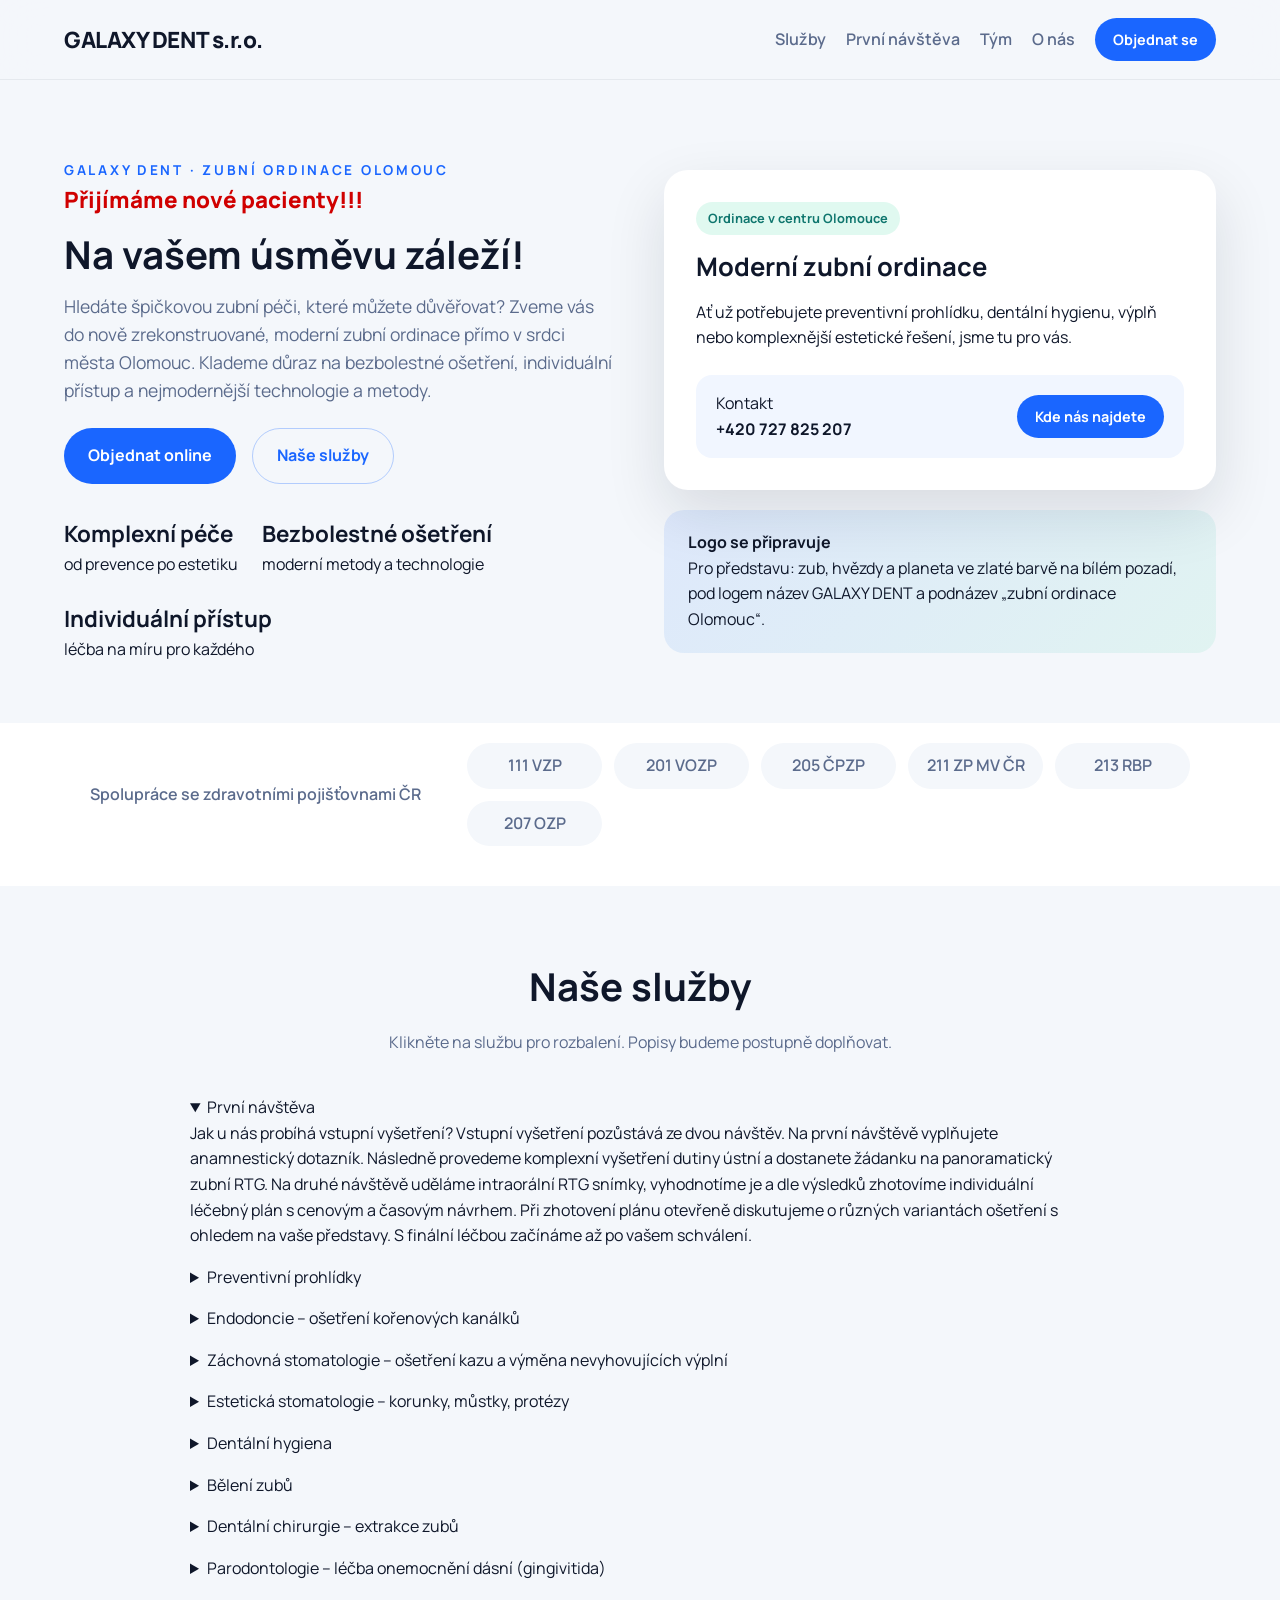
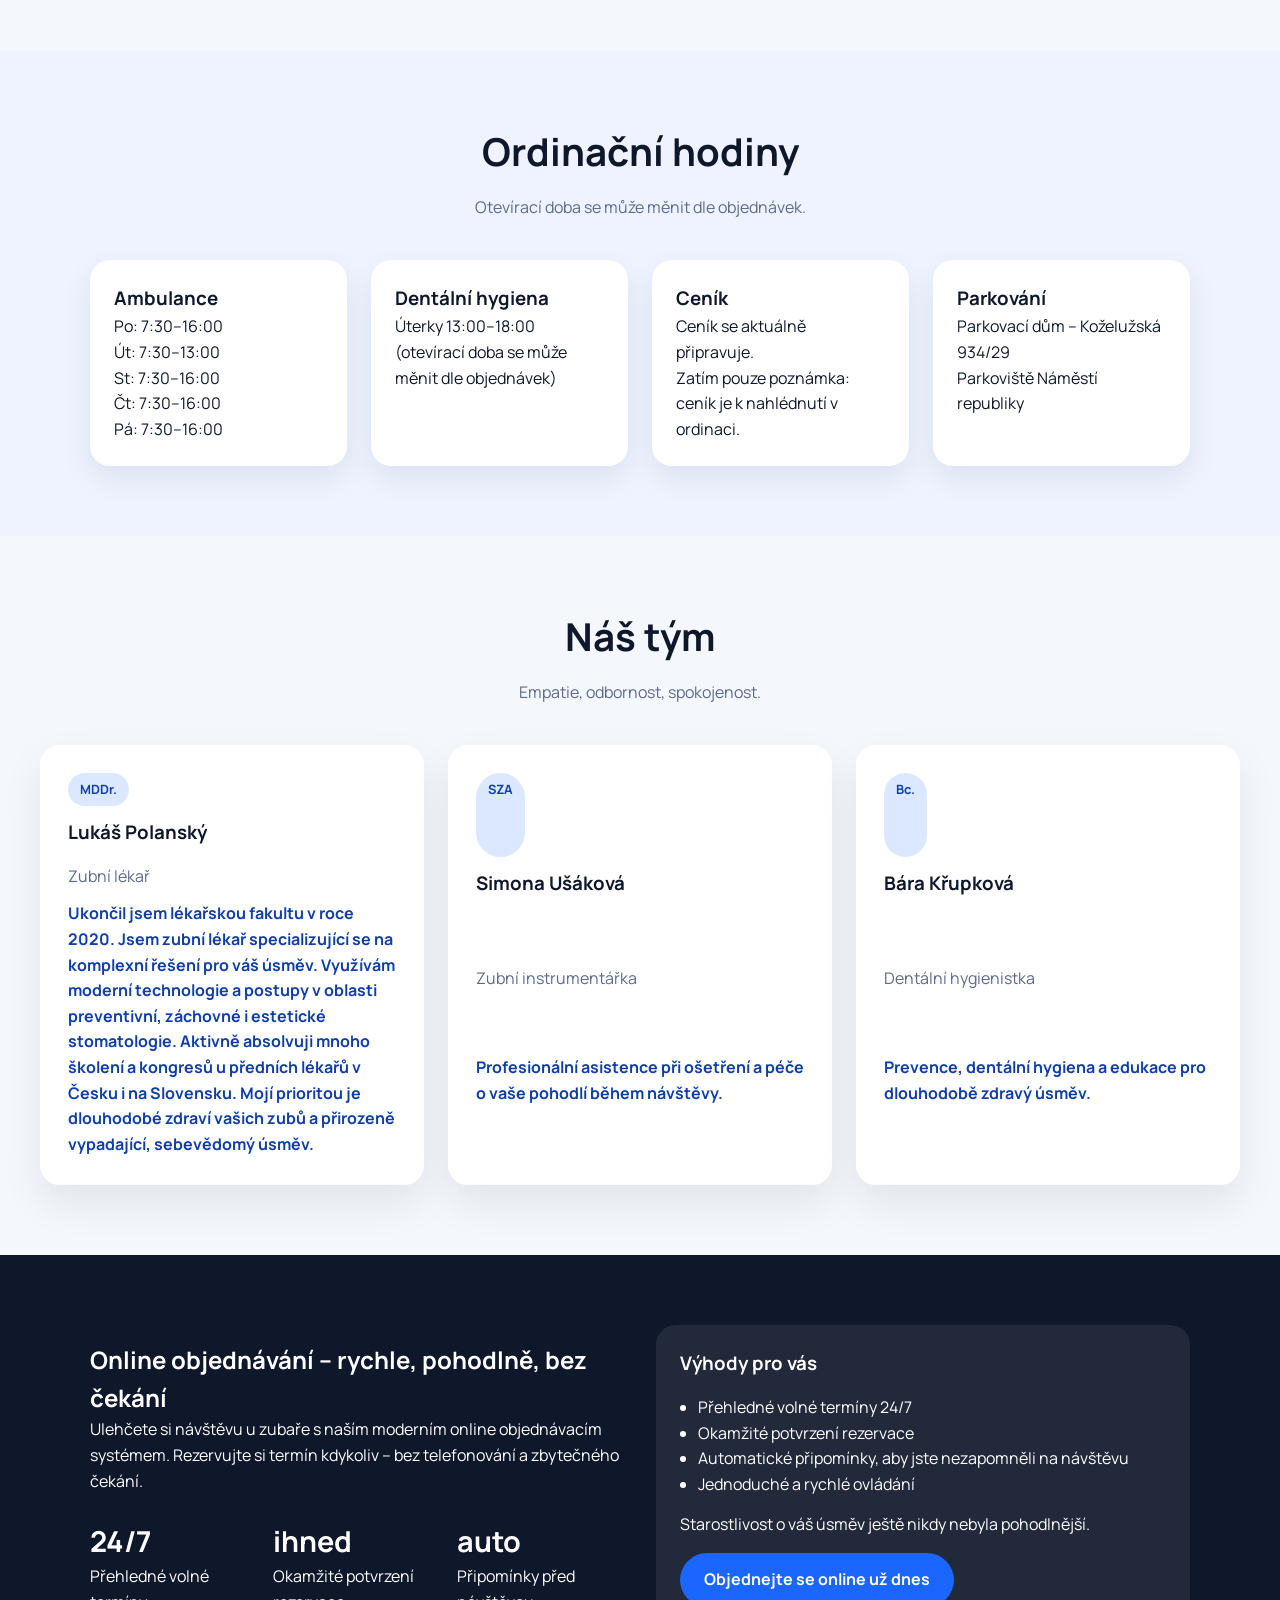
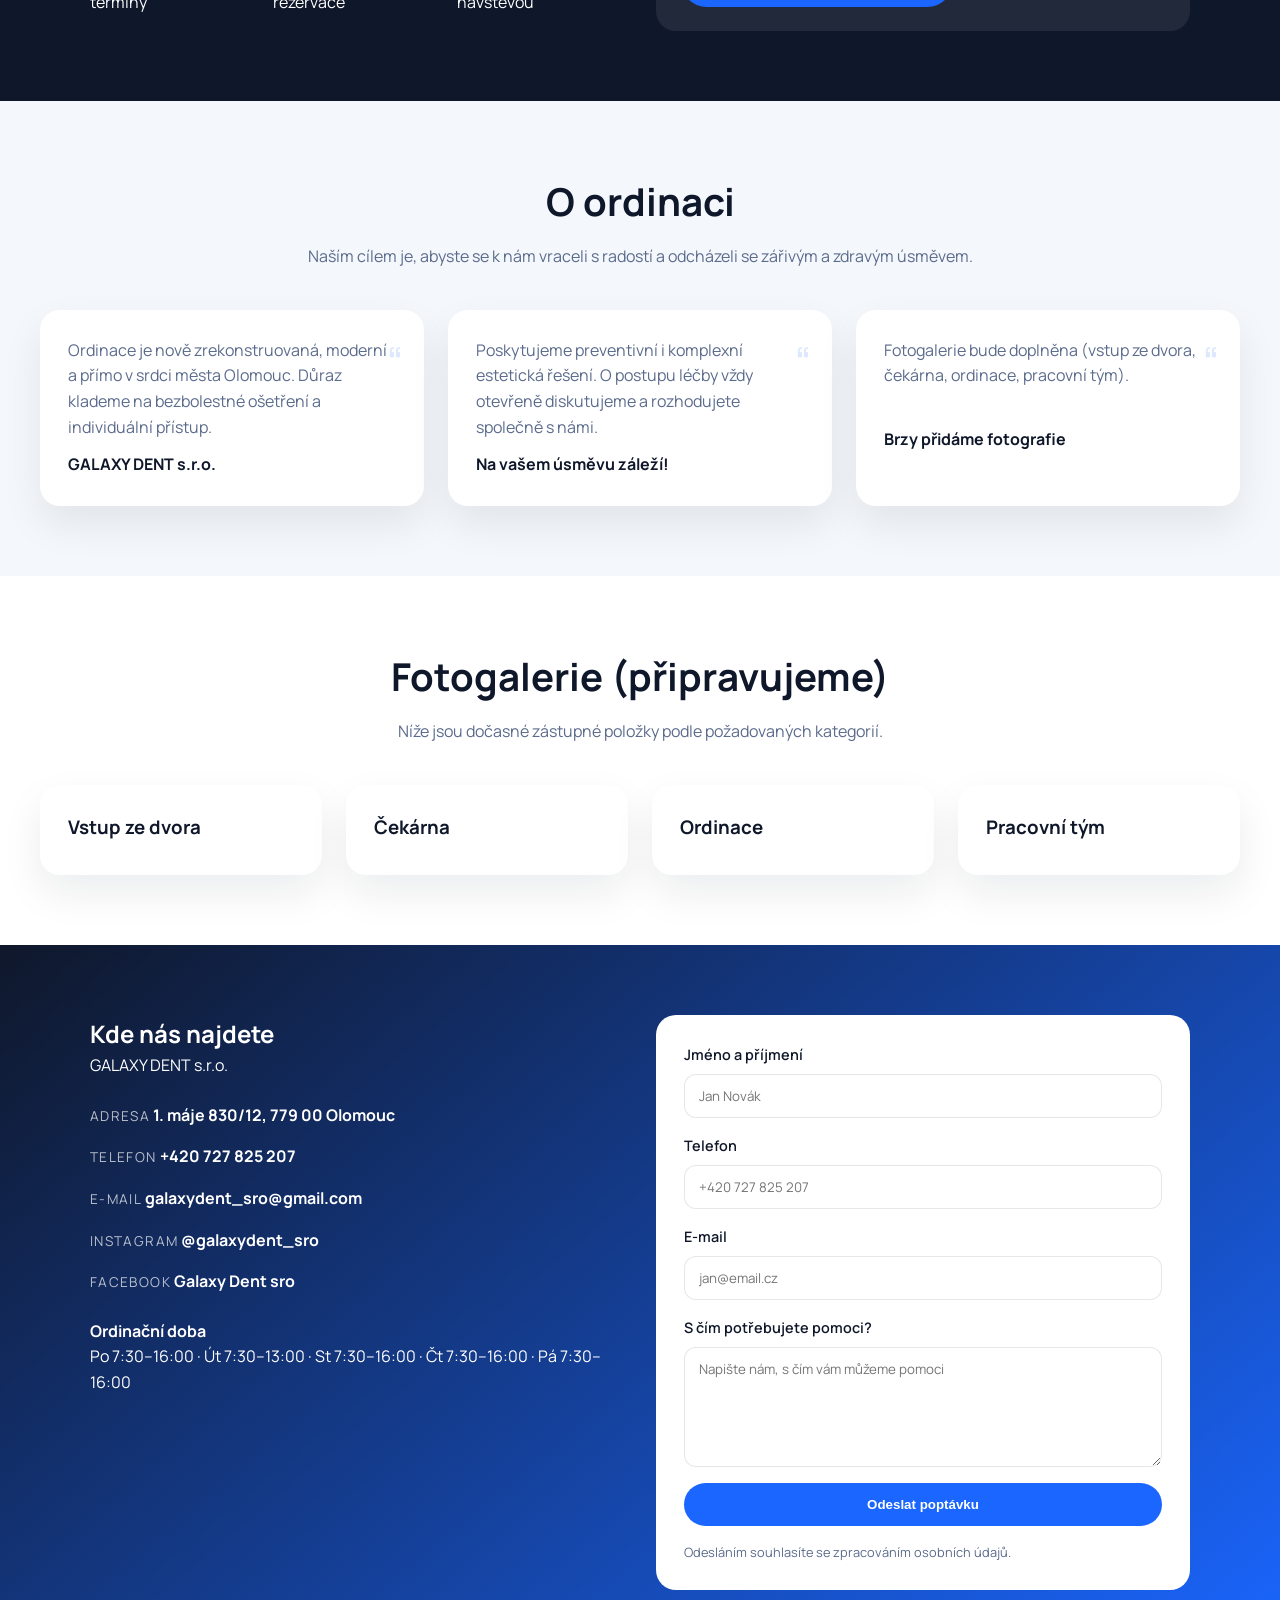
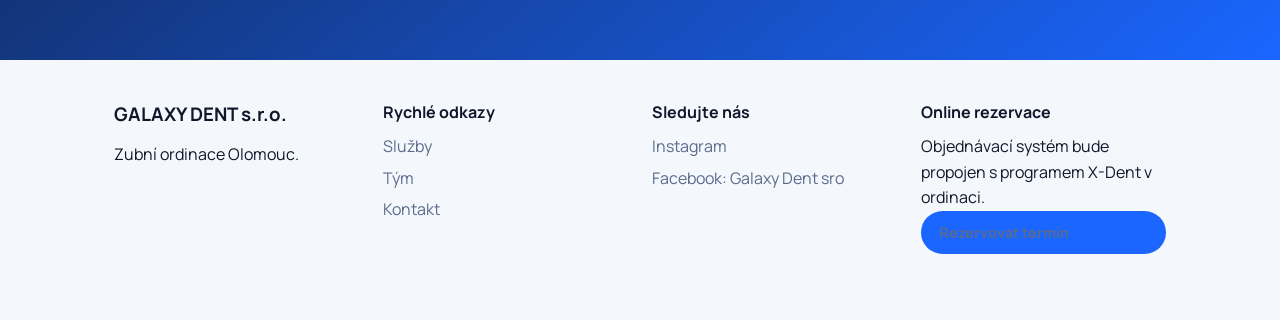
==== commit 8a470825: "Update site content for Galaxy Dent clinic brief" ====
--- a/index.html
+++ b/index.html
@@ -3,10 +3,10 @@
   <head>
     <meta charset="UTF-8" />
     <meta name="viewport" content="width=device-width, initial-scale=1" />
-    <title>FyzioHelp | Špičková fyzioterapie a rehabilitace</title>
+    <title>GALAXY DENT s.r.o. | Moderní zubní ordinace Olomouc</title>
     <meta
       name="description"
-      content="Moderní fyzioterapeutická klinika s důrazem na rychlou úlevu od bolesti, precizní diagnostiku a dlouhodobý plán bez návratu obtíží."
+      content="GALAXY DENT s.r.o. – moderní zubní ordinace v centru Olomouce. Přijímáme nové pacienty, nabízíme komplexní stomatologickou péči a online objednání."
     />
     <link rel="stylesheet" href="styles.css" />
     <link rel="preconnect" href="https://fonts.googleapis.com" />
@@ -19,12 +19,12 @@
   <body>
     <header class="site-header">
       <nav class="nav">
-        <a class="logo" href="#top">FyzioHelp</a>
+        <a class="logo" href="#top">GALAXY DENT s.r.o.</a>
         <div class="nav-links">
           <a href="#sluzby">Služby</a>
-          <a href="#prubeh">Průběh</a>
+          <a href="#prubeh">První návštěva</a>
           <a href="#tym">Tým</a>
-          <a href="#reference">Reference</a>
+          <a href="#reference">O nás</a>
           <a href="#kontakt" class="button small">Objednat se</a>
         </div>
         <button class="burger" aria-label="Otevřít menu" aria-expanded="false">
@@ -38,268 +38,279 @@
     <main id="top">
       <section class="hero">
         <div class="hero-content">
-          <p class="eyebrow">FyzioHelp · fyzioterapie &amp; rehabilitace</p>
-          <h1>Rychlá úleva od bolesti díky moderní diagnostice a osobnímu plánu.</h1>
+          <p class="eyebrow">GALAXY DENT · zubní ordinace Olomouc</p>
+          <p style="color: #d00000; font-weight: 800; font-size: 1.4rem">Přijímáme nové pacienty!!!</p>
+          <h1>Na vašem úsměvu záleží!</h1>
           <p class="lead">
-            V klinice FyzioHelp kombinujeme manuální terapii, pohybovou diagnostiku a chytré cvičení.
-            Výsledky měříme, plán průběžně upravujeme a pacient se vrací do formy bezpečně.
+            Hledáte špičkovou zubní péči, které můžete důvěřovat? Zveme vás do nově zrekonstruované,
+            moderní zubní ordinace přímo v srdci města Olomouc. Klademe důraz na bezbolestné ošetření,
+            individuální přístup a nejmodernější technologie a metody.
           </p>
           <div class="hero-actions">
-            <a class="button" href="#kontakt">Chci konzultaci</a>
-            <a class="button ghost" href="#sluzby">Zobrazit služby</a>
+            <a class="button" href="#objednat">Objednat online</a>
+            <a class="button ghost" href="#sluzby">Naše služby</a>
           </div>
           <div class="hero-stats">
             <div>
-              <h3>12+ let</h3>
-              <p>odborné praxe</p>
+              <h3>Komplexní péče</h3>
+              <p>od prevence po estetiku</p>
             </div>
             <div>
-              <h3>4,9/5</h3>
-              <p>hodnocení klientů</p>
+              <h3>Bezbolestné ošetření</h3>
+              <p>moderní metody a technologie</p>
             </div>
             <div>
-              <h3>1 200+</h3>
-              <p>spokojených pacientů</p>
+              <h3>Individuální přístup</h3>
+              <p>léčba na míru pro každého</p>
             </div>
           </div>
         </div>
         <div class="hero-visual">
           <div class="hero-card">
             <div class="hero-card-top">
-              <p class="badge">Novinka</p>
-              <h2>Vstupní pohybová diagnostika</h2>
+              <p class="badge">Ordinace v centru Olomouce</p>
+              <h2>Moderní zubní ordinace</h2>
               <p>
-                60 minut detailního vyšetření, video analýza pohybu a plán s jasnými kroky.
+                Ať už potřebujete preventivní prohlídku, dentální hygienu, výplň nebo komplexnější
+                estetické řešení, jsme tu pro vás.
               </p>
             </div>
             <div class="hero-card-bottom">
               <div>
-                <p>První termín</p>
-                <strong>do 7 dnů</strong>
-              </div>
-              <a class="button small" href="#kontakt">Rezervovat</a>
+                <p>Kontakt</p>
+                <strong>+420 727 825 207</strong>
+              </div>
+              <a class="button small" href="#kontakt">Kde nás najdete</a>
             </div>
           </div>
           <div class="hero-metric">
-            <h4>Personalizovaný plán</h4>
-            <p>Každý klient odchází s jasným programem a mini video-návody.</p>
+            <h4>Logo se připravuje</h4>
+            <p>
+              Pro představu: zub, hvězdy a planeta ve zlaté barvě na bílém pozadí, pod logem název
+              GALAXY DENT a podnázev „zubní ordinace Olomouc“.
+            </p>
           </div>
         </div>
       </section>
 
       <section class="trust">
         <div class="trust-grid">
-          <span>Spolupracujeme s</span>
+          <span>Spolupráce se zdravotními pojišťovnami ČR</span>
           <div class="trust-logos">
-            <div>VZP</div>
-            <div>ČPZP</div>
-            <div>OZP</div>
-            <div>Uniqa</div>
+            <div>111 VZP</div>
+            <div>201 VOZP</div>
+            <div>205 ČPZP</div>
+            <div>211 ZP MV ČR</div>
+            <div>213 RBP</div>
+            <div>207 OZP</div>
           </div>
         </div>
       </section>
 
       <section id="sluzby" class="section services">
         <div class="section-header">
-          <h2>Služby, které zrychlí vaši cestu bez bolesti</h2>
+          <h2>Naše služby</h2>
           <p>
-            Zaměřujeme se na příčinu, ne jen symptomy. Kombinujeme techniky tak, aby byl výsledek rychlý
-            i dlouhodobý.
+            Klikněte na službu pro rozbalení. Popisy budeme postupně doplňovat.
+          </p>
+        </div>
+        <div class="faq-grid">
+          <details open>
+            <summary>První návštěva</summary>
+            <p>
+              Jak u nás probíhá vstupní vyšetření? Vstupní vyšetření pozůstává ze dvou návštěv. Na první
+              návštěvě vyplňujete anamnestický dotazník. Následně provedeme komplexní vyšetření dutiny
+              ústní a dostanete žádanku na panoramatický zubní RTG. Na druhé návštěvě uděláme
+              intraorální RTG snímky, vyhodnotíme je a dle výsledků zhotovíme individuální léčebný plán
+              s cenovým a časovým návrhem. Při zhotovení plánu otevřeně diskutujeme o různých variantách
+              ošetření s ohledem na vaše představy. S finální léčbou začínáme až po vašem schválení.
+            </p>
+          </details>
+          <details><summary>Preventivní prohlídky</summary></details>
+          <details><summary>Endodoncie – ošetření kořenových kanálků</summary></details>
+          <details><summary>Záchovná stomatologie – ošetření kazu a výměna nevyhovujících výplní</summary></details>
+          <details><summary>Estetická stomatologie – korunky, můstky, protézy</summary></details>
+          <details><summary>Dentální hygiena</summary></details>
+          <details><summary>Bělení zubů</summary></details>
+          <details><summary>Dentální chirurgie – extrakce zubů</summary></details>
+          <details><summary>Parodontologie – léčba onemocnění dásní (gingivitida)</summary></details>
+        </div>
+      </section>
+
+      <section id="prubeh" class="section process">
+        <div class="section-header">
+          <h2>Ordinační hodiny</h2>
+          <p>Otevírací doba se může měnit dle objednávek.</p>
+        </div>
+        <div class="process-grid">
+          <div class="process-step">
+            <h3>Ambulance</h3>
+            <p>Po: 7:30–16:00<br />Út: 7:30–13:00<br />St: 7:30–16:00<br />Čt: 7:30–16:00<br />Pá: 7:30–16:00</p>
+          </div>
+          <div class="process-step">
+            <h3>Dentální hygiena</h3>
+            <p>Úterky 13:00–18:00<br />(otevírací doba se může měnit dle objednávek)</p>
+          </div>
+          <div class="process-step">
+            <h3>Ceník</h3>
+            <p>Ceník se aktuálně připravuje.<br />Zatím pouze poznámka: ceník je k nahlédnutí v ordinaci.</p>
+          </div>
+          <div class="process-step">
+            <h3>Parkování</h3>
+            <p>
+              Parkovací dům – Koželužská 934/29<br />
+              Parkoviště Náměstí republiky
+            </p>
+          </div>
+        </div>
+      </section>
+
+      <section id="tym" class="section team">
+        <div class="section-header">
+          <h2>Náš tým</h2>
+          <p>Empatie, odbornost, spokojenost.</p>
+        </div>
+        <div class="cards">
+          <article class="card profile">
+            <div class="profile-badge">MDDr.</div>
+            <h3>Lukáš Polanský</h3>
+            <p>Zubní lékař</p>
+            <span>
+              Ukončil jsem lékařskou fakultu v roce 2020. Jsem zubní lékař specializující se na komplexní
+              řešení pro váš úsměv. Využívám moderní technologie a postupy v oblasti preventivní,
+              záchovné i estetické stomatologie. Aktivně absolvuji mnoho školení a kongresů u předních
+              lékařů v Česku i na Slovensku. Mojí prioritou je dlouhodobé zdraví vašich zubů a
+              přirozeně vypadající, sebevědomý úsměv.
+            </span>
+          </article>
+          <article class="card profile">
+            <div class="profile-badge">SZA</div>
+            <h3>Simona Ušáková</h3>
+            <p>Zubní instrumentářka</p>
+            <span>Profesionální asistence při ošetření a péče o vaše pohodlí během návštěvy.</span>
+          </article>
+          <article class="card profile">
+            <div class="profile-badge">Bc.</div>
+            <h3>Bára Křupková</h3>
+            <p>Dentální hygienistka</p>
+            <span>Prevence, dentální hygiena a edukace pro dlouhodobě zdravý úsměv.</span>
+          </article>
+        </div>
+      </section>
+
+      <section class="section results" id="objednat">
+        <div class="results-grid">
+          <div>
+            <h2>Online objednávání – rychle, pohodlně, bez čekání</h2>
+            <p>
+              Ulehčete si návštěvu u zubaře s naším moderním online objednávacím systémem. Rezervujte
+              si termín kdykoliv – bez telefonování a zbytečného čekání.
+            </p>
+            <div class="results-metrics">
+              <div>
+                <h3>24/7</h3>
+                <p>Přehledné volné termíny</p>
+              </div>
+              <div>
+                <h3>ihned</h3>
+                <p>Okamžité potvrzení rezervace</p>
+              </div>
+              <div>
+                <h3>auto</h3>
+                <p>Připomínky před návštěvou</p>
+              </div>
+            </div>
+          </div>
+          <div class="results-card">
+            <h3>Výhody pro vás</h3>
+            <ul>
+              <li>Přehledné volné termíny 24/7</li>
+              <li>Okamžité potvrzení rezervace</li>
+              <li>Automatické připomínky, aby jste nezapomněli na návštěvu</li>
+              <li>Jednoduché a rychlé ovládání</li>
+            </ul>
+            <p style="margin-top: 14px">Starostlivost o váš úsměv ještě nikdy nebyla pohodlnější.</p>
+            <a class="button" style="margin-top: 16px" href="https://xdent.cz/galaxy-dent" target="_blank" rel="noreferrer"
+              >Objednejte se online už dnes</a
+            >
+          </div>
+        </div>
+      </section>
+
+      <section id="reference" class="section testimonials">
+        <div class="section-header">
+          <h2>O ordinaci</h2>
+          <p>
+            Naším cílem je, abyste se k nám vraceli s radostí a odcházeli se zářivým a zdravým úsměvem.
           </p>
         </div>
         <div class="cards">
           <article class="card">
-            <h3>Fyzioterapie &amp; rehabilitace</h3>
-            <p>Komplexní péče po úrazech, operacích i při chronických bolestech zad či kloubů.</p>
-            <span>od 1 200 Kč / 60 min</span>
+            <p>
+              Ordinace je nově zrekonstruovaná, moderní a přímo v srdci města Olomouc. Důraz klademe na
+              bezbolestné ošetření a individuální přístup.
+            </p>
+            <strong>GALAXY DENT s.r.o.</strong>
           </article>
           <article class="card">
-            <h3>Manuální terapie</h3>
-            <p>Mobilizace kloubů, uvolnění fascií a cílené techniky pro okamžitou úlevu.</p>
-            <span>od 1 100 Kč / 45 min</span>
+            <p>
+              Poskytujeme preventivní i komplexní estetická řešení. O postupu léčby vždy otevřeně
+              diskutujeme a rozhodujete společně s námi.
+            </p>
+            <strong>Na vašem úsměvu záleží!</strong>
           </article>
           <article class="card">
-            <h3>Sportovní fyzio</h3>
-            <p>Return-to-play program, prevence zranění a biomechanická analýza pro sportovce.</p>
-            <span>od 1 400 Kč / 60 min</span>
-          </article>
-          <article class="card">
-            <h3>Individuální cvičení</h3>
-            <p>Online i offline plán, videonávody a kontrola techniky při každé návštěvě.</p>
-            <span>od 900 Kč / 45 min</span>
-          </article>
-        </div>
-      </section>
-
-      <section id="prubeh" class="section process">
-        <div class="section-header">
-          <h2>Jak probíhá spolupráce krok za krokem</h2>
-          <p>Vše jasné, transparentní a v tempu, které zvládnete.</p>
-        </div>
-        <div class="process-grid">
-          <div class="process-step">
-            <h3>1. Rychlé objednání</h3>
-            <p>Vyplníte krátký formulář, do 24 hodin dostanete návrh termínu.</p>
-          </div>
-          <div class="process-step">
-            <h3>2. Diagnostika</h3>
-            <p>Detailní vyšetření pohybu, svalů a kloubů včetně video-analýzy.</p>
-          </div>
-          <div class="process-step">
-            <h3>3. Plán a terapie</h3>
-            <p>Manuální techniky + individuální cvičení s jasnými cíli.</p>
-          </div>
-          <div class="process-step">
-            <h3>4. Kontrola výsledků</h3>
-            <p>Pravidelné měření pokroku, úprava plánu a prevence návratu bolesti.</p>
-          </div>
-        </div>
-      </section>
-
-      <section id="tym" class="section team">
-        <div class="section-header">
-          <h2>Specialisté, kteří vás vrátí do formy</h2>
-          <p>Tým zkušených fyzioterapeutů s praxí v klinickém i sportovním prostředí.</p>
+            <p>
+              Fotogalerie bude doplněna (vstup ze dvora, čekárna, ordinace, pracovní tým).
+            </p>
+            <strong>Brzy přidáme fotografie</strong>
+          </article>
+        </div>
+      </section>
+
+      <section class="section faq">
+        <div class="section-header">
+          <h2>Fotogalerie (připravujeme)</h2>
+          <p>Níže jsou dočasné zástupné položky podle požadovaných kategorií.</p>
         </div>
         <div class="cards">
-          <article class="card profile">
-            <div class="profile-badge">MSc.</div>
-            <h3>Mgr. Petra Novotná</h3>
-            <p>Zakladatelka kliniky · 12 let praxe</p>
-            <span>Manuální terapie · SM systém · Pilates</span>
-          </article>
-          <article class="card profile">
-            <div class="profile-badge">BC.</div>
-            <h3>Bc. Adam Hrubý</h3>
-            <p>Specialista na sportovní zranění</p>
-            <span>Diagnostika · Return-to-play · Kineziotaping</span>
-          </article>
-          <article class="card profile">
-            <div class="profile-badge">PhDr.</div>
-            <h3>PhDr. Jana Lišková</h3>
-            <p>Rehabilitace po operacích</p>
-            <span>Neurologie · Rehabilitace · Psychomotorika</span>
-          </article>
-        </div>
-      </section>
-
-      <section class="section results">
-        <div class="results-grid">
-          <div>
-            <h2>Výsledky, které jsou vidět</h2>
-            <p>
-              Pracujeme s daty: v průměru do 5 návštěv cítí klienti výraznou úlevu a do 8 návštěv se
-              vrací k plnému pohybu.
-            </p>
-            <div class="results-metrics">
-              <div>
-                <h3>+62%</h3>
-                <p>zlepšení mobility</p>
-              </div>
-              <div>
-                <h3>-74%</h3>
-                <p>pokles bolesti</p>
-              </div>
-              <div>
-                <h3>95%</h3>
-                <p>klientů by nás doporučilo</p>
-              </div>
-            </div>
-          </div>
-          <div class="results-card">
-            <h3>Program "Bez bolesti"</h3>
-            <p>
-              Intenzivní plán pro klienty s dlouhodobými obtížemi. Kombinujeme terapii, cvičení a
-              podporu mezi návštěvami.
-            </p>
-            <ul>
-              <li>1× vstupní diagnostika zdarma</li>
-              <li>Online video-knihovna cviků</li>
-              <li>Pravidelné konzultace s fyzioterapeutem</li>
-            </ul>
-          </div>
-        </div>
-      </section>
-
-      <section id="reference" class="section testimonials">
-        <div class="section-header">
-          <h2>Reference, které mluví za nás</h2>
-          <p>Reálné příběhy lidí, kteří se vrátili k pohybu bez bolesti.</p>
-        </div>
-        <div class="cards">
-          <article class="card">
-            <p>
-              „Po operaci kolene jsem se díky týmu FyzioHelp vrátila ke běhu za 3 měsíce. Perfektní
-              vedení a podpora.“
-            </p>
-            <strong>Iveta K.</strong>
-          </article>
-          <article class="card">
-            <p>
-              „Trpěl jsem dlouhodobou bolestí zad. Po 5 návštěvách cítím obrovskou úlevu a konečně
-              zase spím.“
-            </p>
-            <strong>Martin S.</strong>
-          </article>
-          <article class="card">
-            <p>
-              „Skvělá kombinace manuální terapie a cvičení na doma. Díky aplikaci přesně vím, co
-              dělat.“
-            </p>
-            <strong>Lenka D.</strong>
-          </article>
-        </div>
-      </section>
-
-      <section class="section faq">
-        <div class="section-header">
-          <h2>Nejčastější otázky</h2>
-          <p>Vše, co potřebujete vědět před první návštěvou.</p>
-        </div>
-        <div class="faq-grid">
-          <details>
-            <summary>Jak rychle se mohu objednat?</summary>
-            <p>První konzultaci nabízíme obvykle do 7 dnů, případně i dříve podle kapacity.</p>
-          </details>
-          <details>
-            <summary>Co si vzít s sebou?</summary>
-            <p>Komfortní oblečení na cvičení, případně zprávy od lékaře nebo výsledky vyšetření.</p>
-          </details>
-          <details>
-            <summary>Je možné hradit pojišťovnou?</summary>
-            <p>Spolupracujeme s vybranými pojišťovnami, rádi vám poradíme během objednávky.</p>
-          </details>
-          <details>
-            <summary>Nabízíte i online konzultace?</summary>
-            <p>Ano, nabízíme rychlé online konzultace a kontrolu cvičení formou videohovoru.</p>
-          </details>
+          <article class="card"><h3>Vstup ze dvora</h3></article>
+          <article class="card"><h3>Čekárna</h3></article>
+          <article class="card"><h3>Ordinace</h3></article>
+          <article class="card"><h3>Pracovní tým</h3></article>
         </div>
       </section>
 
       <section id="kontakt" class="section contact">
         <div class="contact-grid">
           <div>
-            <h2>Objednejte se během 2 minut</h2>
-            <p>
-              Vyplňte formulář a náš tým se vám ozve s nejbližším termínem. Nebo zavolejte rovnou.
-            </p>
+            <h2>Kde nás najdete</h2>
+            <p>GALAXY DENT s.r.o.</p>
             <div class="contact-info">
               <div>
+                <span>Adresa</span>
+                <strong>1. máje 830/12, 779 00 Olomouc</strong>
+              </div>
+              <div>
                 <span>Telefon</span>
-                <strong>+420 777 888 999</strong>
+                <strong><a href="tel:+420727825207">+420 727 825 207</a></strong>
               </div>
               <div>
                 <span>E-mail</span>
-                <strong>info@fyziohelp.cz</strong>
-              </div>
-              <div>
-                <span>Adresa</span>
-                <strong>Praha 4 · Na Pankráci 12</strong>
+                <strong><a href="mailto:galaxydent_sro@gmail.com">galaxydent_sro@gmail.com</a></strong>
+              </div>
+              <div>
+                <span>Instagram</span>
+                <strong>@galaxydent_sro</strong>
+              </div>
+              <div>
+                <span>Facebook</span>
+                <strong>Galaxy Dent sro</strong>
               </div>
             </div>
             <div class="contact-hours">
-              <h4>Otevírací doba</h4>
-              <p>Po–Pá 8:00–19:00 · So 9:00–13:00</p>
+              <h4>Ordinační doba</h4>
+              <p>Po 7:30–16:00 · Út 7:30–13:00 · St 7:30–16:00 · Čt 7:30–16:00 · Pá 7:30–16:00</p>
             </div>
           </div>
           <form class="contact-form">
@@ -309,7 +320,7 @@
             </label>
             <label>
               Telefon
-              <input type="tel" placeholder="+420 777 888 999" />
+              <input type="tel" placeholder="+420 727 825 207" />
             </label>
             <label>
               E-mail
@@ -317,7 +328,7 @@
             </label>
             <label>
               S čím potřebujete pomoci?
-              <textarea placeholder="Popište svůj problém"></textarea>
+              <textarea placeholder="Napište nám, s čím vám můžeme pomoci"></textarea>
             </label>
             <button class="button" type="submit">Odeslat poptávku</button>
             <p class="form-note">Odesláním souhlasíte se zpracováním osobních údajů.</p>
@@ -328,24 +339,24 @@
 
     <footer class="footer">
       <div>
-        <h3>FyzioHelp</h3>
-        <p>Moderní klinika fyzioterapie a rehabilitace.</p>
+        <h3>GALAXY DENT s.r.o.</h3>
+        <p>Zubní ordinace Olomouc.</p>
       </div>
       <div>
         <h4>Rychlé odkazy</h4>
         <a href="#sluzby">Služby</a>
-        <a href="#prubeh">Průběh</a>
+        <a href="#tym">Tým</a>
         <a href="#kontakt">Kontakt</a>
       </div>
       <div>
         <h4>Sledujte nás</h4>
-        <a href="https://instagram.com">Instagram</a>
-        <a href="https://facebook.com">Facebook</a>
+        <a href="https://instagram.com/galaxydent_sro" target="_blank" rel="noreferrer">Instagram</a>
+        <a href="#" aria-disabled="true">Facebook: Galaxy Dent sro</a>
       </div>
       <div>
-        <h4>Novinky</h4>
-        <p>Jednou měsíčně tipy pro zdravý pohyb.</p>
-        <button class="button small">Přihlásit se</button>
+        <h4>Online rezervace</h4>
+        <p>Objednávací systém bude propojen s programem X-Dent v ordinaci.</p>
+        <a class="button small" href="https://xdent.cz/galaxy-dent" target="_blank" rel="noreferrer">Rezervovat termín</a>
       </div>
     </footer>
 
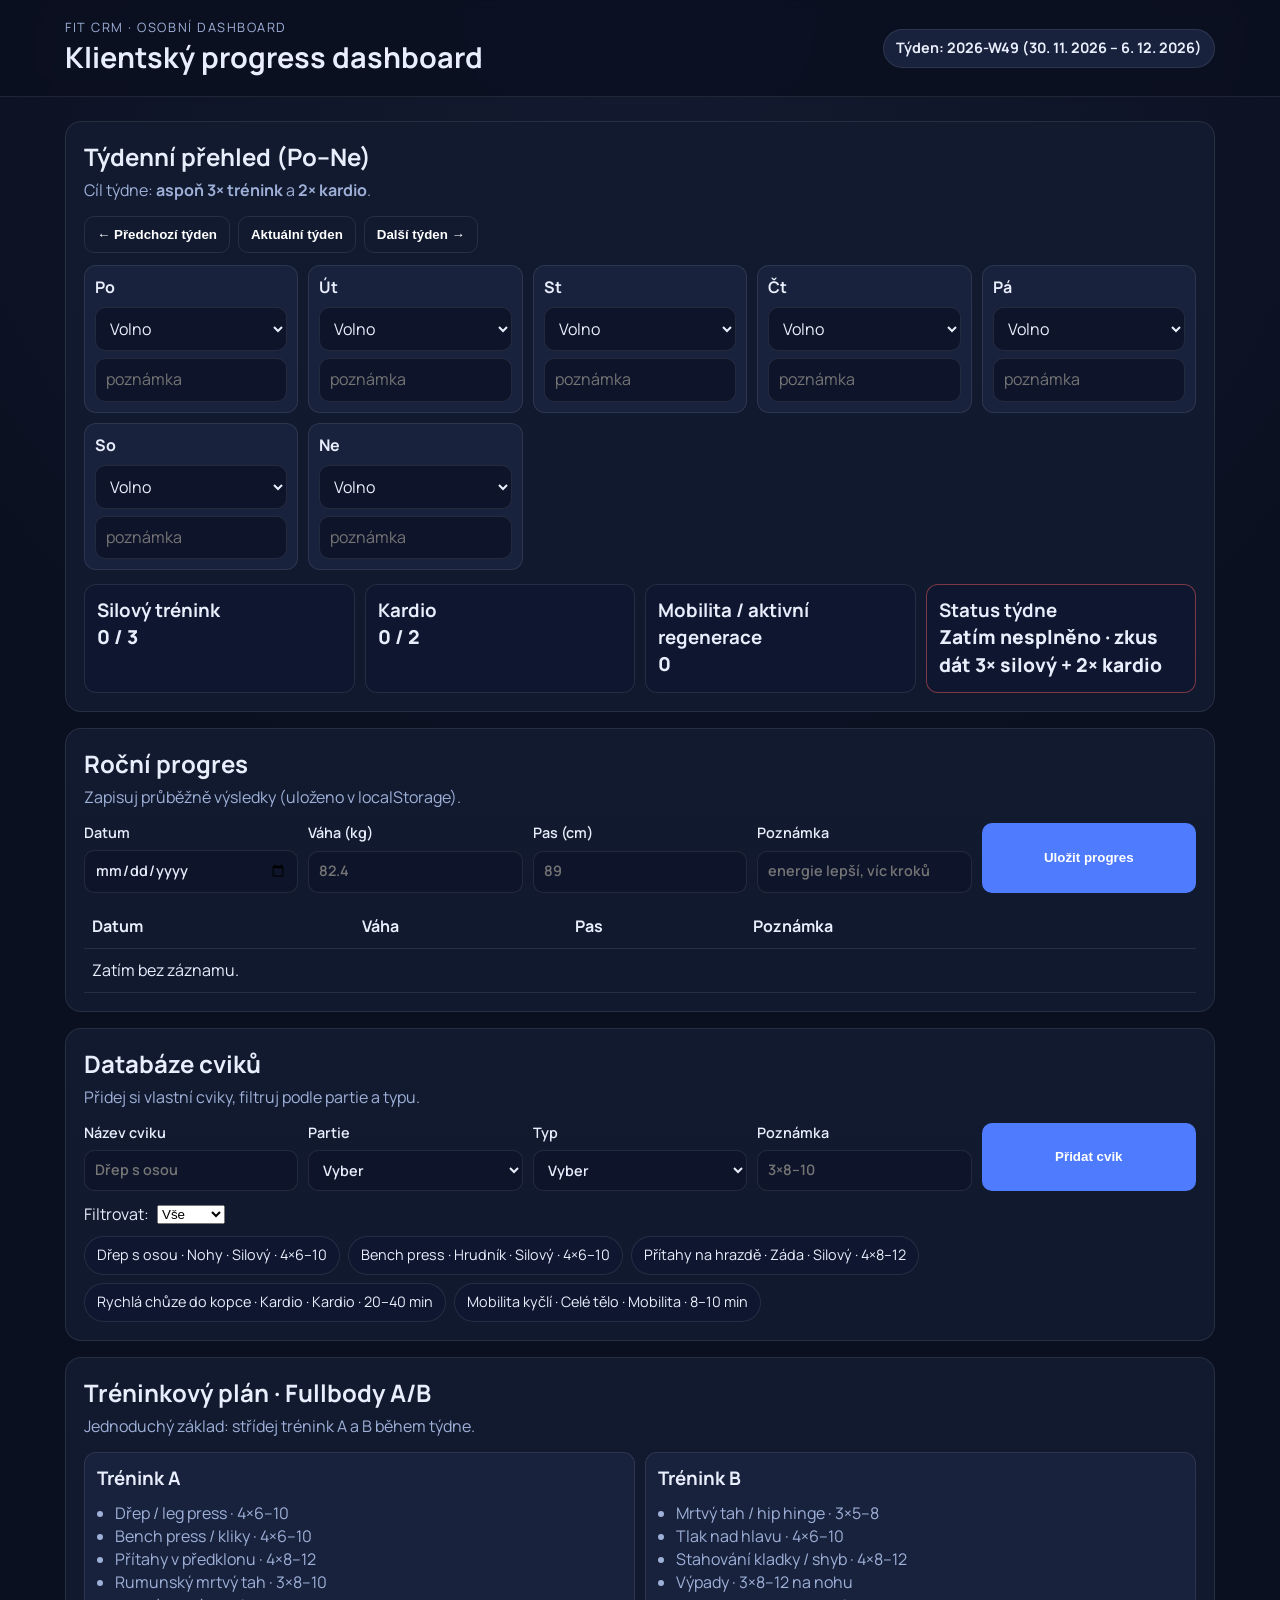
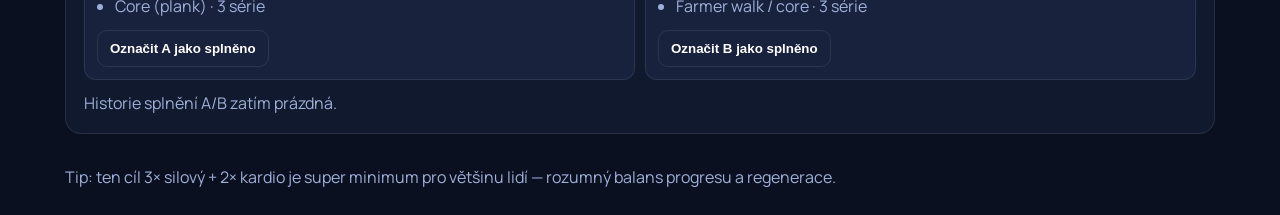
==== commit 532af220: "Replace clinic page with localStorage fitness dashboard" ====
--- a/index.html
+++ b/index.html
@@ -2,362 +2,199 @@
 <html lang="cs">
   <head>
     <meta charset="UTF-8" />
-    <meta name="viewport" content="width=device-width, initial-scale=1" />
-    <title>GALAXY DENT s.r.o. | Moderní zubní ordinace Olomouc</title>
+    <meta name="viewport" content="width=device-width, initial-scale=1.0" />
+    <title>Fit Progress Dashboard</title>
     <meta
       name="description"
-      content="GALAXY DENT s.r.o. – moderní zubní ordinace v centru Olomouce. Přijímáme nové pacienty, nabízíme komplexní stomatologickou péči a online objednání."
+      content="Jednoduchý fitness dashboard pro týdenní tréninky, roční progres, databázi cviků a fullbody A/B plán."
     />
-    <link rel="stylesheet" href="styles.css" />
     <link rel="preconnect" href="https://fonts.googleapis.com" />
     <link rel="preconnect" href="https://fonts.gstatic.com" crossorigin />
     <link
-      href="https://fonts.googleapis.com/css2?family=Manrope:wght@300;400;500;600;700;800&display=swap"
+      href="https://fonts.googleapis.com/css2?family=Manrope:wght@400;500;600;700;800&display=swap"
       rel="stylesheet"
     />
+    <link rel="stylesheet" href="styles.css" />
   </head>
   <body>
-    <header class="site-header">
-      <nav class="nav">
-        <a class="logo" href="#top">GALAXY DENT s.r.o.</a>
-        <div class="nav-links">
-          <a href="#sluzby">Služby</a>
-          <a href="#prubeh">První návštěva</a>
-          <a href="#tym">Tým</a>
-          <a href="#reference">O nás</a>
-          <a href="#kontakt" class="button small">Objednat se</a>
-        </div>
-        <button class="burger" aria-label="Otevřít menu" aria-expanded="false">
-          <span></span>
-          <span></span>
-          <span></span>
-        </button>
-      </nav>
+    <header class="topbar">
+      <div class="wrap topbar-inner">
+        <div>
+          <p class="eyebrow">FIT CRM · osobní dashboard</p>
+          <h1>Klientský progress dashboard</h1>
+        </div>
+        <div class="week-pill" id="currentWeekLabel">Týden: —</div>
+      </div>
     </header>
 
-    <main id="top">
-      <section class="hero">
-        <div class="hero-content">
-          <p class="eyebrow">GALAXY DENT · zubní ordinace Olomouc</p>
-          <p style="color: #d00000; font-weight: 800; font-size: 1.4rem">Přijímáme nové pacienty!!!</p>
-          <h1>Na vašem úsměvu záleží!</h1>
-          <p class="lead">
-            Hledáte špičkovou zubní péči, které můžete důvěřovat? Zveme vás do nově zrekonstruované,
-            moderní zubní ordinace přímo v srdci města Olomouc. Klademe důraz na bezbolestné ošetření,
-            individuální přístup a nejmodernější technologie a metody.
-          </p>
-          <div class="hero-actions">
-            <a class="button" href="#objednat">Objednat online</a>
-            <a class="button ghost" href="#sluzby">Naše služby</a>
-          </div>
-          <div class="hero-stats">
-            <div>
-              <h3>Komplexní péče</h3>
-              <p>od prevence po estetiku</p>
-            </div>
-            <div>
-              <h3>Bezbolestné ošetření</h3>
-              <p>moderní metody a technologie</p>
-            </div>
-            <div>
-              <h3>Individuální přístup</h3>
-              <p>léčba na míru pro každého</p>
-            </div>
-          </div>
-        </div>
-        <div class="hero-visual">
-          <div class="hero-card">
-            <div class="hero-card-top">
-              <p class="badge">Ordinace v centru Olomouce</p>
-              <h2>Moderní zubní ordinace</h2>
-              <p>
-                Ať už potřebujete preventivní prohlídku, dentální hygienu, výplň nebo komplexnější
-                estetické řešení, jsme tu pro vás.
-              </p>
-            </div>
-            <div class="hero-card-bottom">
-              <div>
-                <p>Kontakt</p>
-                <strong>+420 727 825 207</strong>
-              </div>
-              <a class="button small" href="#kontakt">Kde nás najdete</a>
-            </div>
-          </div>
-          <div class="hero-metric">
-            <h4>Logo se připravuje</h4>
-            <p>
-              Pro představu: zub, hvězdy a planeta ve zlaté barvě na bílém pozadí, pod logem název
-              GALAXY DENT a podnázev „zubní ordinace Olomouc“.
-            </p>
-          </div>
-        </div>
-      </section>
-
-      <section class="trust">
-        <div class="trust-grid">
-          <span>Spolupráce se zdravotními pojišťovnami ČR</span>
-          <div class="trust-logos">
-            <div>111 VZP</div>
-            <div>201 VOZP</div>
-            <div>205 ČPZP</div>
-            <div>211 ZP MV ČR</div>
-            <div>213 RBP</div>
-            <div>207 OZP</div>
-          </div>
-        </div>
-      </section>
-
-      <section id="sluzby" class="section services">
-        <div class="section-header">
-          <h2>Naše služby</h2>
-          <p>
-            Klikněte na službu pro rozbalení. Popisy budeme postupně doplňovat.
-          </p>
-        </div>
-        <div class="faq-grid">
-          <details open>
-            <summary>První návštěva</summary>
-            <p>
-              Jak u nás probíhá vstupní vyšetření? Vstupní vyšetření pozůstává ze dvou návštěv. Na první
-              návštěvě vyplňujete anamnestický dotazník. Následně provedeme komplexní vyšetření dutiny
-              ústní a dostanete žádanku na panoramatický zubní RTG. Na druhé návštěvě uděláme
-              intraorální RTG snímky, vyhodnotíme je a dle výsledků zhotovíme individuální léčebný plán
-              s cenovým a časovým návrhem. Při zhotovení plánu otevřeně diskutujeme o různých variantách
-              ošetření s ohledem na vaše představy. S finální léčbou začínáme až po vašem schválení.
-            </p>
-          </details>
-          <details><summary>Preventivní prohlídky</summary></details>
-          <details><summary>Endodoncie – ošetření kořenových kanálků</summary></details>
-          <details><summary>Záchovná stomatologie – ošetření kazu a výměna nevyhovujících výplní</summary></details>
-          <details><summary>Estetická stomatologie – korunky, můstky, protézy</summary></details>
-          <details><summary>Dentální hygiena</summary></details>
-          <details><summary>Bělení zubů</summary></details>
-          <details><summary>Dentální chirurgie – extrakce zubů</summary></details>
-          <details><summary>Parodontologie – léčba onemocnění dásní (gingivitida)</summary></details>
-        </div>
-      </section>
-
-      <section id="prubeh" class="section process">
-        <div class="section-header">
-          <h2>Ordinační hodiny</h2>
-          <p>Otevírací doba se může měnit dle objednávek.</p>
-        </div>
-        <div class="process-grid">
-          <div class="process-step">
-            <h3>Ambulance</h3>
-            <p>Po: 7:30–16:00<br />Út: 7:30–13:00<br />St: 7:30–16:00<br />Čt: 7:30–16:00<br />Pá: 7:30–16:00</p>
-          </div>
-          <div class="process-step">
-            <h3>Dentální hygiena</h3>
-            <p>Úterky 13:00–18:00<br />(otevírací doba se může měnit dle objednávek)</p>
-          </div>
-          <div class="process-step">
-            <h3>Ceník</h3>
-            <p>Ceník se aktuálně připravuje.<br />Zatím pouze poznámka: ceník je k nahlédnutí v ordinaci.</p>
-          </div>
-          <div class="process-step">
-            <h3>Parkování</h3>
-            <p>
-              Parkovací dům – Koželužská 934/29<br />
-              Parkoviště Náměstí republiky
-            </p>
-          </div>
-        </div>
-      </section>
-
-      <section id="tym" class="section team">
-        <div class="section-header">
-          <h2>Náš tým</h2>
-          <p>Empatie, odbornost, spokojenost.</p>
-        </div>
-        <div class="cards">
-          <article class="card profile">
-            <div class="profile-badge">MDDr.</div>
-            <h3>Lukáš Polanský</h3>
-            <p>Zubní lékař</p>
-            <span>
-              Ukončil jsem lékařskou fakultu v roce 2020. Jsem zubní lékař specializující se na komplexní
-              řešení pro váš úsměv. Využívám moderní technologie a postupy v oblasti preventivní,
-              záchovné i estetické stomatologie. Aktivně absolvuji mnoho školení a kongresů u předních
-              lékařů v Česku i na Slovensku. Mojí prioritou je dlouhodobé zdraví vašich zubů a
-              přirozeně vypadající, sebevědomý úsměv.
-            </span>
-          </article>
-          <article class="card profile">
-            <div class="profile-badge">SZA</div>
-            <h3>Simona Ušáková</h3>
-            <p>Zubní instrumentářka</p>
-            <span>Profesionální asistence při ošetření a péče o vaše pohodlí během návštěvy.</span>
-          </article>
-          <article class="card profile">
-            <div class="profile-badge">Bc.</div>
-            <h3>Bára Křupková</h3>
-            <p>Dentální hygienistka</p>
-            <span>Prevence, dentální hygiena a edukace pro dlouhodobě zdravý úsměv.</span>
-          </article>
-        </div>
-      </section>
-
-      <section class="section results" id="objednat">
-        <div class="results-grid">
-          <div>
-            <h2>Online objednávání – rychle, pohodlně, bez čekání</h2>
-            <p>
-              Ulehčete si návštěvu u zubaře s naším moderním online objednávacím systémem. Rezervujte
-              si termín kdykoliv – bez telefonování a zbytečného čekání.
-            </p>
-            <div class="results-metrics">
-              <div>
-                <h3>24/7</h3>
-                <p>Přehledné volné termíny</p>
-              </div>
-              <div>
-                <h3>ihned</h3>
-                <p>Okamžité potvrzení rezervace</p>
-              </div>
-              <div>
-                <h3>auto</h3>
-                <p>Připomínky před návštěvou</p>
-              </div>
-            </div>
-          </div>
-          <div class="results-card">
-            <h3>Výhody pro vás</h3>
+    <main class="wrap layout">
+      <section class="card" id="weeklySection">
+        <div class="card-header">
+          <h2>Týdenní přehled (Po–Ne)</h2>
+          <p>Cíl týdne: <strong>aspoň 3× trénink</strong> a <strong>2× kardio</strong>.</p>
+        </div>
+
+        <div class="week-controls">
+          <button class="btn ghost" id="prevWeekBtn">← Předchozí týden</button>
+          <button class="btn ghost" id="thisWeekBtn">Aktuální týden</button>
+          <button class="btn ghost" id="nextWeekBtn">Další týden →</button>
+        </div>
+
+        <div class="days-grid" id="daysGrid"></div>
+
+        <div class="summary-grid">
+          <article class="summary-box">
+            <h3>Silový trénink</h3>
+            <p><span id="strengthCount">0</span> / 3</p>
+          </article>
+          <article class="summary-box">
+            <h3>Kardio</h3>
+            <p><span id="cardioCount">0</span> / 2</p>
+          </article>
+          <article class="summary-box">
+            <h3>Mobilita / aktivní regenerace</h3>
+            <p><span id="mobilityCount">0</span></p>
+          </article>
+          <article class="summary-box status" id="goalStatus">
+            <h3>Status týdne</h3>
+            <p>Ještě není splněno</p>
+          </article>
+        </div>
+      </section>
+
+      <section class="card">
+        <div class="card-header">
+          <h2>Roční progres</h2>
+          <p>Zapisuj průběžně výsledky (uloženo v localStorage).</p>
+        </div>
+
+        <form id="progressForm" class="form-grid">
+          <label>
+            Datum
+            <input type="date" name="date" required />
+          </label>
+          <label>
+            Váha (kg)
+            <input type="number" name="weight" step="0.1" placeholder="82.4" />
+          </label>
+          <label>
+            Pas (cm)
+            <input type="number" name="waist" step="0.1" placeholder="89" />
+          </label>
+          <label>
+            Poznámka
+            <input type="text" name="note" placeholder="energie lepší, víc kroků" />
+          </label>
+          <button class="btn" type="submit">Uložit progres</button>
+        </form>
+
+        <div class="table-wrap">
+          <table>
+            <thead>
+              <tr>
+                <th>Datum</th>
+                <th>Váha</th>
+                <th>Pas</th>
+                <th>Poznámka</th>
+                <th></th>
+              </tr>
+            </thead>
+            <tbody id="progressTableBody"></tbody>
+          </table>
+        </div>
+      </section>
+
+      <section class="card">
+        <div class="card-header">
+          <h2>Databáze cviků</h2>
+          <p>Přidej si vlastní cviky, filtruj podle partie a typu.</p>
+        </div>
+
+        <form id="exerciseForm" class="form-grid exercise-form">
+          <label>
+            Název cviku
+            <input type="text" name="name" required placeholder="Dřep s osou" />
+          </label>
+          <label>
+            Partie
+            <select name="group" required>
+              <option value="">Vyber</option>
+              <option>Celé tělo</option>
+              <option>Nohy</option>
+              <option>Záda</option>
+              <option>Hrudník</option>
+              <option>Ramena</option>
+              <option>Core</option>
+              <option>Kardio</option>
+            </select>
+          </label>
+          <label>
+            Typ
+            <select name="type" required>
+              <option value="">Vyber</option>
+              <option>Silový</option>
+              <option>Kardio</option>
+              <option>Mobilita</option>
+            </select>
+          </label>
+          <label>
+            Poznámka
+            <input type="text" name="note" placeholder="3×8–10" />
+          </label>
+          <button class="btn" type="submit">Přidat cvik</button>
+        </form>
+
+        <label class="filter-label">
+          Filtrovat:
+          <select id="exerciseFilter">
+            <option value="all">Vše</option>
+            <option value="Silový">Silový</option>
+            <option value="Kardio">Kardio</option>
+            <option value="Mobilita">Mobilita</option>
+          </select>
+        </label>
+
+        <div class="chips" id="exerciseChips"></div>
+      </section>
+
+      <section class="card">
+        <div class="card-header">
+          <h2>Tréninkový plán · Fullbody A/B</h2>
+          <p>Jednoduchý základ: střídej trénink A a B během týdne.</p>
+        </div>
+
+        <div class="plan-grid">
+          <article class="plan-box">
+            <h3>Trénink A</h3>
             <ul>
-              <li>Přehledné volné termíny 24/7</li>
-              <li>Okamžité potvrzení rezervace</li>
-              <li>Automatické připomínky, aby jste nezapomněli na návštěvu</li>
-              <li>Jednoduché a rychlé ovládání</li>
+              <li>Dřep / leg press · 4×6–10</li>
+              <li>Bench press / kliky · 4×6–10</li>
+              <li>Přítahy v předklonu · 4×8–12</li>
+              <li>Rumunský mrtvý tah · 3×8–10</li>
+              <li>Core (plank) · 3 série</li>
             </ul>
-            <p style="margin-top: 14px">Starostlivost o váš úsměv ještě nikdy nebyla pohodlnější.</p>
-            <a class="button" style="margin-top: 16px" href="https://xdent.cz/galaxy-dent" target="_blank" rel="noreferrer"
-              >Objednejte se online už dnes</a
-            >
-          </div>
-        </div>
-      </section>
-
-      <section id="reference" class="section testimonials">
-        <div class="section-header">
-          <h2>O ordinaci</h2>
-          <p>
-            Naším cílem je, abyste se k nám vraceli s radostí a odcházeli se zářivým a zdravým úsměvem.
-          </p>
-        </div>
-        <div class="cards">
-          <article class="card">
-            <p>
-              Ordinace je nově zrekonstruovaná, moderní a přímo v srdci města Olomouc. Důraz klademe na
-              bezbolestné ošetření a individuální přístup.
-            </p>
-            <strong>GALAXY DENT s.r.o.</strong>
-          </article>
-          <article class="card">
-            <p>
-              Poskytujeme preventivní i komplexní estetická řešení. O postupu léčby vždy otevřeně
-              diskutujeme a rozhodujete společně s námi.
-            </p>
-            <strong>Na vašem úsměvu záleží!</strong>
-          </article>
-          <article class="card">
-            <p>
-              Fotogalerie bude doplněna (vstup ze dvora, čekárna, ordinace, pracovní tým).
-            </p>
-            <strong>Brzy přidáme fotografie</strong>
-          </article>
-        </div>
-      </section>
-
-      <section class="section faq">
-        <div class="section-header">
-          <h2>Fotogalerie (připravujeme)</h2>
-          <p>Níže jsou dočasné zástupné položky podle požadovaných kategorií.</p>
-        </div>
-        <div class="cards">
-          <article class="card"><h3>Vstup ze dvora</h3></article>
-          <article class="card"><h3>Čekárna</h3></article>
-          <article class="card"><h3>Ordinace</h3></article>
-          <article class="card"><h3>Pracovní tým</h3></article>
-        </div>
-      </section>
-
-      <section id="kontakt" class="section contact">
-        <div class="contact-grid">
-          <div>
-            <h2>Kde nás najdete</h2>
-            <p>GALAXY DENT s.r.o.</p>
-            <div class="contact-info">
-              <div>
-                <span>Adresa</span>
-                <strong>1. máje 830/12, 779 00 Olomouc</strong>
-              </div>
-              <div>
-                <span>Telefon</span>
-                <strong><a href="tel:+420727825207">+420 727 825 207</a></strong>
-              </div>
-              <div>
-                <span>E-mail</span>
-                <strong><a href="mailto:galaxydent_sro@gmail.com">galaxydent_sro@gmail.com</a></strong>
-              </div>
-              <div>
-                <span>Instagram</span>
-                <strong>@galaxydent_sro</strong>
-              </div>
-              <div>
-                <span>Facebook</span>
-                <strong>Galaxy Dent sro</strong>
-              </div>
-            </div>
-            <div class="contact-hours">
-              <h4>Ordinační doba</h4>
-              <p>Po 7:30–16:00 · Út 7:30–13:00 · St 7:30–16:00 · Čt 7:30–16:00 · Pá 7:30–16:00</p>
-            </div>
-          </div>
-          <form class="contact-form">
-            <label>
-              Jméno a příjmení
-              <input type="text" placeholder="Jan Novák" />
-            </label>
-            <label>
-              Telefon
-              <input type="tel" placeholder="+420 727 825 207" />
-            </label>
-            <label>
-              E-mail
-              <input type="email" placeholder="jan@email.cz" />
-            </label>
-            <label>
-              S čím potřebujete pomoci?
-              <textarea placeholder="Napište nám, s čím vám můžeme pomoci"></textarea>
-            </label>
-            <button class="button" type="submit">Odeslat poptávku</button>
-            <p class="form-note">Odesláním souhlasíte se zpracováním osobních údajů.</p>
-          </form>
-        </div>
+            <button class="btn ghost plan-done" data-plan="A">Označit A jako splněno</button>
+          </article>
+
+          <article class="plan-box">
+            <h3>Trénink B</h3>
+            <ul>
+              <li>Mrtvý tah / hip hinge · 3×5–8</li>
+              <li>Tlak nad hlavu · 4×6–10</li>
+              <li>Stahování kladky / shyb · 4×8–12</li>
+              <li>Výpady · 3×8–12 na nohu</li>
+              <li>Farmer walk / core · 3 série</li>
+            </ul>
+            <button class="btn ghost plan-done" data-plan="B">Označit B jako splněno</button>
+          </article>
+        </div>
+
+        <div class="history" id="planHistory"></div>
       </section>
     </main>
 
-    <footer class="footer">
-      <div>
-        <h3>GALAXY DENT s.r.o.</h3>
-        <p>Zubní ordinace Olomouc.</p>
-      </div>
-      <div>
-        <h4>Rychlé odkazy</h4>
-        <a href="#sluzby">Služby</a>
-        <a href="#tym">Tým</a>
-        <a href="#kontakt">Kontakt</a>
-      </div>
-      <div>
-        <h4>Sledujte nás</h4>
-        <a href="https://instagram.com/galaxydent_sro" target="_blank" rel="noreferrer">Instagram</a>
-        <a href="#" aria-disabled="true">Facebook: Galaxy Dent sro</a>
-      </div>
-      <div>
-        <h4>Online rezervace</h4>
-        <p>Objednávací systém bude propojen s programem X-Dent v ordinaci.</p>
-        <a class="button small" href="https://xdent.cz/galaxy-dent" target="_blank" rel="noreferrer">Rezervovat termín</a>
-      </div>
+    <footer class="wrap footer">
+      <p>Tip: ten cíl 3× silový + 2× kardio je super minimum pro většinu lidí — rozumný balans progresu a regenerace.</p>
     </footer>
 
     <script src="app.js"></script>
--- a/styles.css
+++ b/styles.css
@@ -1,14 +1,15 @@
 :root {
-  color-scheme: light;
-  --bg: #f4f7fb;
-  --surface: #ffffff;
-  --primary: #1a66ff;
-  --primary-dark: #0f3ea8;
-  --accent: #34d399;
-  --text: #0f172a;
-  --muted: #5b6b8c;
-  --shadow: 0 24px 60px rgba(15, 23, 42, 0.12);
-  --radius: 24px;
+  --bg: #0b1020;
+  --card: #121a2f;
+  --card-2: #18223d;
+  --text: #e9eefc;
+  --muted: #9fb0d8;
+  --primary: #4f7cff;
+  --ok: #1fc98a;
+  --warn: #ffb020;
+  --danger: #ff6363;
+  --border: rgba(255, 255, 255, 0.09);
+  --radius: 16px;
 }
 
 * {
@@ -19,505 +20,247 @@
 
 body {
   font-family: "Manrope", system-ui, sans-serif;
-  background: var(--bg);
+  background: radial-gradient(circle at top, #131b31 0%, var(--bg) 45%);
   color: var(--text);
-  line-height: 1.6;
-}
-
-a {
-  color: inherit;
-  text-decoration: none;
-}
-
-.site-header {
+  line-height: 1.45;
+}
+
+.wrap {
+  width: min(1150px, 92vw);
+  margin: 0 auto;
+}
+
+.topbar {
+  border-bottom: 1px solid var(--border);
   position: sticky;
   top: 0;
-  z-index: 10;
-  background: rgba(244, 247, 251, 0.9);
-  backdrop-filter: blur(20px);
-  border-bottom: 1px solid rgba(15, 23, 42, 0.06);
-  transition: box-shadow 0.2s ease;
-}
-
-.site-header.scrolled {
-  box-shadow: 0 12px 30px rgba(15, 23, 42, 0.1);
-}
-
-.nav {
-  max-width: 1200px;
-  margin: 0 auto;
-  padding: 18px 24px;
+  background: rgba(11, 16, 32, 0.85);
+  backdrop-filter: blur(8px);
+  z-index: 4;
+}
+
+.topbar-inner {
   display: flex;
+  justify-content: space-between;
   align-items: center;
-  justify-content: space-between;
-  gap: 24px;
-}
-
-.logo {
-  font-size: 1.4rem;
+  gap: 12px;
+  padding: 18px 0;
+}
+
+h1 {
+  font-size: clamp(1.25rem, 3vw, 1.8rem);
+}
+
+.eyebrow {
+  color: var(--muted);
+  font-size: 0.8rem;
+  text-transform: uppercase;
+  letter-spacing: 0.12em;
+}
+
+.week-pill {
+  padding: 8px 12px;
+  border-radius: 999px;
+  background: var(--card-2);
+  border: 1px solid var(--border);
+  font-weight: 700;
+  font-size: 0.9rem;
+}
+
+.layout {
+  display: grid;
+  gap: 16px;
+  padding: 24px 0 32px;
+}
+
+.card {
+  background: linear-gradient(180deg, var(--card) 0%, #10192e 100%);
+  border: 1px solid var(--border);
+  border-radius: var(--radius);
+  padding: 18px;
+}
+
+.card-header {
+  margin-bottom: 14px;
+}
+
+.card-header p {
+  color: var(--muted);
+}
+
+.card h2 {
+  margin-bottom: 4px;
+}
+
+.week-controls {
+  display: flex;
+  flex-wrap: wrap;
+  gap: 8px;
+  margin-bottom: 12px;
+}
+
+.days-grid {
+  display: grid;
+  grid-template-columns: repeat(auto-fit, minmax(210px, 1fr));
+  gap: 10px;
+}
+
+.day-box {
+  border: 1px solid var(--border);
+  border-radius: 12px;
+  padding: 10px;
+  background: var(--card-2);
+}
+
+.day-box h4 {
+  margin-bottom: 8px;
+}
+
+.day-box select,
+.day-box input,
+.form-grid input,
+.form-grid select {
+  width: 100%;
+  border: 1px solid var(--border);
+  border-radius: 10px;
+  background: #0e152a;
+  color: var(--text);
+  padding: 9px 10px;
+  font: inherit;
+}
+
+.day-box input {
+  margin-top: 7px;
+}
+
+.summary-grid {
+  margin-top: 14px;
+  display: grid;
+  grid-template-columns: repeat(auto-fit, minmax(200px, 1fr));
+  gap: 10px;
+}
+
+.summary-box {
+  border: 1px solid var(--border);
+  border-radius: 12px;
+  padding: 12px;
+  background: #0f1730;
+}
+
+.summary-box p {
+  font-size: 1.2rem;
   font-weight: 800;
-  letter-spacing: -0.02em;
-}
-
-.nav-links {
-  display: flex;
-  gap: 20px;
-  align-items: center;
+}
+
+.status.success {
+  border-color: rgba(31, 201, 138, 0.45);
+}
+
+.status.fail {
+  border-color: rgba(255, 99, 99, 0.45);
+}
+
+.form-grid {
+  display: grid;
+  grid-template-columns: repeat(auto-fit, minmax(210px, 1fr));
+  gap: 10px;
+  margin-bottom: 12px;
+}
+
+.form-grid label {
+  display: grid;
+  gap: 6px;
+  font-size: 0.9rem;
   font-weight: 600;
-  color: var(--muted);
-}
-
-.burger {
-  display: none;
-  background: none;
-  border: none;
-  gap: 5px;
-  flex-direction: column;
-}
-
-.burger span {
-  width: 24px;
-  height: 2px;
-  background: var(--text);
-  border-radius: 2px;
-}
-
-.button {
+}
+
+.btn {
   background: var(--primary);
-  color: #fff;
-  padding: 14px 24px;
-  border-radius: 999px;
-  font-weight: 700;
-  display: inline-flex;
-  align-items: center;
-  justify-content: center;
-  transition: transform 0.2s ease, box-shadow 0.2s ease;
-  border: none;
-  cursor: pointer;
-}
-
-.button:hover {
-  transform: translateY(-2px);
-  box-shadow: var(--shadow);
-}
-
-.button.ghost {
-  background: transparent;
-  color: var(--primary);
-  border: 1px solid rgba(26, 102, 255, 0.3);
-}
-
-.button.small {
-  padding: 10px 18px;
-  font-size: 0.9rem;
-}
-
-.hero {
-  max-width: 1200px;
-  margin: 0 auto;
-  padding: 80px 24px 60px;
-  display: grid;
-  grid-template-columns: repeat(auto-fit, minmax(280px, 1fr));
-  gap: 48px;
-  align-items: center;
-}
-
-.hero-content h1 {
-  font-size: clamp(2.4rem, 3vw, 3.6rem);
-  line-height: 1.1;
-  margin: 16px 0;
-}
-
-.eyebrow {
-  text-transform: uppercase;
-  font-size: 0.85rem;
-  letter-spacing: 0.2em;
-  color: var(--primary);
-  font-weight: 700;
-}
-
-.lead {
-  font-size: 1.1rem;
-  color: var(--muted);
-  margin-bottom: 24px;
-}
-
-.hero-actions {
-  display: flex;
-  gap: 16px;
-  flex-wrap: wrap;
-  margin-bottom: 32px;
-}
-
-.hero-stats {
-  display: flex;
-  gap: 24px;
-  flex-wrap: wrap;
-}
-
-.hero-stats h3 {
-  font-size: 1.4rem;
-}
-
-.hero-visual {
-  display: grid;
-  gap: 20px;
-}
-
-.hero-card {
-  background: var(--surface);
-  border-radius: var(--radius);
-  padding: 32px;
-  box-shadow: var(--shadow);
-  display: flex;
-  flex-direction: column;
-  gap: 24px;
-}
-
-.hero-card-top h2 {
-  font-size: 1.6rem;
-  margin-bottom: 12px;
-}
-
-.hero-metric {
-  background: linear-gradient(135deg, rgba(26, 102, 255, 0.1), rgba(52, 211, 153, 0.1));
-  border-radius: 20px;
-  padding: 20px 24px;
-}
-
-.badge {
-  display: inline-flex;
-  align-items: center;
-  background: rgba(52, 211, 153, 0.15);
-  color: #0f766e;
-  font-weight: 700;
-  padding: 6px 12px;
-  border-radius: 999px;
-  font-size: 0.8rem;
-  margin-bottom: 12px;
-}
-
-.hero-card-bottom {
-  display: flex;
-  align-items: center;
-  justify-content: space-between;
-  gap: 16px;
-  background: rgba(26, 102, 255, 0.06);
-  padding: 16px 20px;
-  border-radius: 16px;
-}
-
-.trust {
-  background: #fff;
-  padding: 20px 24px 40px;
-}
-
-.trust-grid {
-  max-width: 1100px;
-  margin: 0 auto;
-  display: grid;
-  gap: 16px;
-  align-items: center;
-  grid-template-columns: 1fr 2fr;
-  color: var(--muted);
-  font-weight: 600;
-}
-
-.trust-logos {
-  display: grid;
-  grid-template-columns: repeat(auto-fit, minmax(120px, 1fr));
-  gap: 12px;
-}
-
-.trust-logos div {
-  background: #f4f7fb;
-  border-radius: 999px;
-  padding: 10px 18px;
-  text-align: center;
-}
-
-.section {
-  padding: 70px 24px;
-}
-
-.section-header {
-  max-width: 720px;
-  margin: 0 auto 40px;
-  text-align: center;
-}
-
-.section-header h2 {
-  font-size: clamp(2rem, 3vw, 2.8rem);
-  margin-bottom: 12px;
-}
-
-.section-header p {
-  color: var(--muted);
-}
-
-.cards {
-  max-width: 1200px;
-  margin: 0 auto;
-  display: grid;
-  grid-template-columns: repeat(auto-fit, minmax(240px, 1fr));
-  gap: 24px;
-}
-
-.card {
-  background: var(--surface);
-  border-radius: 20px;
-  padding: 28px;
-  box-shadow: 0 18px 40px rgba(15, 23, 42, 0.08);
-  display: grid;
-  gap: 12px;
-}
-
-.card h3 {
-  margin-bottom: 4px;
-}
-
-.card p {
-  color: var(--muted);
-}
-
-.card span {
-  font-weight: 700;
-  color: var(--primary-dark);
-}
-
-.process {
-  background: #eef3ff;
-}
-
-.process-grid {
-  max-width: 1100px;
-  margin: 0 auto;
-  display: grid;
-  grid-template-columns: repeat(auto-fit, minmax(240px, 1fr));
-  gap: 24px;
-}
-
-.process-step {
-  background: var(--surface);
-  border-radius: 20px;
-  padding: 24px;
-  box-shadow: 0 12px 30px rgba(15, 23, 42, 0.08);
-}
-
-.team .profile {
-  text-align: left;
-  display: grid;
-  gap: 12px;
-}
-
-.profile-badge {
-  width: fit-content;
-  padding: 6px 12px;
-  background: rgba(26, 102, 255, 0.15);
-  color: var(--primary-dark);
-  border-radius: 999px;
-  font-weight: 700;
-  font-size: 0.8rem;
-}
-
-.results {
-  background: #0f172a;
-  color: #fff;
-}
-
-.results-grid {
-  max-width: 1100px;
-  margin: 0 auto;
-  display: grid;
-  grid-template-columns: repeat(auto-fit, minmax(280px, 1fr));
-  gap: 32px;
-  align-items: center;
-}
-
-.results-metrics {
-  display: grid;
-  grid-template-columns: repeat(auto-fit, minmax(140px, 1fr));
-  gap: 16px;
-  margin-top: 24px;
-}
-
-.results-metrics h3 {
-  font-size: 1.8rem;
-}
-
-.results-card {
-  background: rgba(255, 255, 255, 0.08);
-  padding: 24px;
-  border-radius: 20px;
-}
-
-.results-card ul {
-  margin-top: 16px;
-  padding-left: 18px;
-}
-
-.testimonials .card {
-  position: relative;
-}
-
-.testimonials .card::before {
-  content: "“";
-  position: absolute;
-  top: 16px;
-  right: 20px;
-  font-size: 3rem;
-  color: rgba(26, 102, 255, 0.15);
-}
-
-.faq {
-  background: #ffffff;
-}
-
-.faq-grid {
-  max-width: 900px;
-  margin: 0 auto;
-  display: grid;
-  gap: 16px;
-}
-
-.faq details {
-  background: var(--surface);
-  border-radius: 16px;
-  padding: 18px 22px;
-  box-shadow: 0 12px 24px rgba(15, 23, 42, 0.06);
-}
-
-.faq summary {
+  color: white;
+  border: 0;
+  border-radius: 10px;
+  padding: 10px 12px;
   font-weight: 700;
   cursor: pointer;
 }
 
-.contact {
-  background: linear-gradient(140deg, #0f172a, #1a66ff);
-  color: #fff;
-}
-
-.contact-grid {
-  max-width: 1100px;
-  margin: 0 auto;
-  display: grid;
-  grid-template-columns: repeat(auto-fit, minmax(280px, 1fr));
-  gap: 32px;
-}
-
-.contact-info {
-  display: grid;
-  gap: 16px;
-  margin: 24px 0;
-}
-
-.contact-info span {
-  font-size: 0.85rem;
-  text-transform: uppercase;
-  letter-spacing: 0.1em;
-  color: rgba(255, 255, 255, 0.7);
-}
-
-.contact-form {
-  background: #fff;
-  color: var(--text);
-  padding: 28px;
-  border-radius: 20px;
-  display: grid;
-  gap: 16px;
-}
-
-.contact-form label {
-  display: grid;
+.btn.ghost {
+  background: transparent;
+  border: 1px solid var(--border);
+}
+
+.table-wrap {
+  overflow: auto;
+}
+
+table {
+  width: 100%;
+  border-collapse: collapse;
+  min-width: 620px;
+}
+
+th,
+td {
+  text-align: left;
+  padding: 10px 8px;
+  border-bottom: 1px solid var(--border);
+}
+
+.filter-label {
+  display: inline-flex;
   gap: 8px;
-  font-weight: 600;
+  align-items: center;
+  margin-bottom: 10px;
+}
+
+.chips {
+  display: flex;
+  flex-wrap: wrap;
+  gap: 8px;
+}
+
+.chip {
+  background: #0f1730;
+  border: 1px solid var(--border);
+  border-radius: 999px;
+  padding: 8px 12px;
   font-size: 0.9rem;
 }
 
-.contact-form input,
-.contact-form textarea {
-  padding: 12px 14px;
+.plan-grid {
+  display: grid;
+  grid-template-columns: repeat(auto-fit, minmax(260px, 1fr));
+  gap: 10px;
+}
+
+.plan-box {
+  background: var(--card-2);
+  border: 1px solid var(--border);
   border-radius: 12px;
-  border: 1px solid rgba(15, 23, 42, 0.1);
-  font-family: inherit;
-}
-
-.contact-form textarea {
-  min-height: 120px;
-  resize: vertical;
-}
-
-.form-note {
-  font-size: 0.8rem;
+  padding: 12px;
+}
+
+.plan-box ul {
+  margin: 10px 0 12px;
+  padding-left: 18px;
+  color: var(--muted);
+}
+
+.history {
+  margin-top: 12px;
   color: var(--muted);
 }
 
 .footer {
-  padding: 40px 24px 60px;
-  display: grid;
-  gap: 24px;
-  max-width: 1100px;
-  margin: 0 auto;
-  grid-template-columns: repeat(auto-fit, minmax(200px, 1fr));
-}
-
-.footer h3 {
-  margin-bottom: 12px;
-}
-
-.footer h4 {
-  margin-bottom: 8px;
-}
-
-.footer a {
-  display: block;
-  color: var(--muted);
-  margin-bottom: 6px;
-}
-
-@media (max-width: 900px) {
-  .nav-links {
-    position: fixed;
-    top: 70px;
-    right: 24px;
-    background: #fff;
-    flex-direction: column;
-    padding: 20px;
-    border-radius: 16px;
-    box-shadow: var(--shadow);
-    transform: translateY(-20px);
-    opacity: 0;
-    pointer-events: none;
-    transition: all 0.2s ease;
-  }
-
-  .nav-links.open {
-    transform: translateY(0);
-    opacity: 1;
-    pointer-events: auto;
-  }
-
-  .burger {
-    display: flex;
-  }
-
-  .trust-grid {
-    grid-template-columns: 1fr;
-  }
-}
-
-@media (max-width: 600px) {
-  .hero {
-    padding-top: 50px;
-  }
-
-  .hero-stats {
-    flex-direction: column;
-    gap: 16px;
-  }
-
-  .hero-card-bottom {
-    flex-direction: column;
-    align-items: flex-start;
-  }
-}
+  color: var(--muted);
+  padding-bottom: 26px;
+}
+
+.small-danger {
+  background: transparent;
+  border: 1px solid rgba(255, 99, 99, 0.45);
+  color: #ffc2c2;
+  border-radius: 8px;
+  padding: 6px 8px;
+  cursor: pointer;
+}
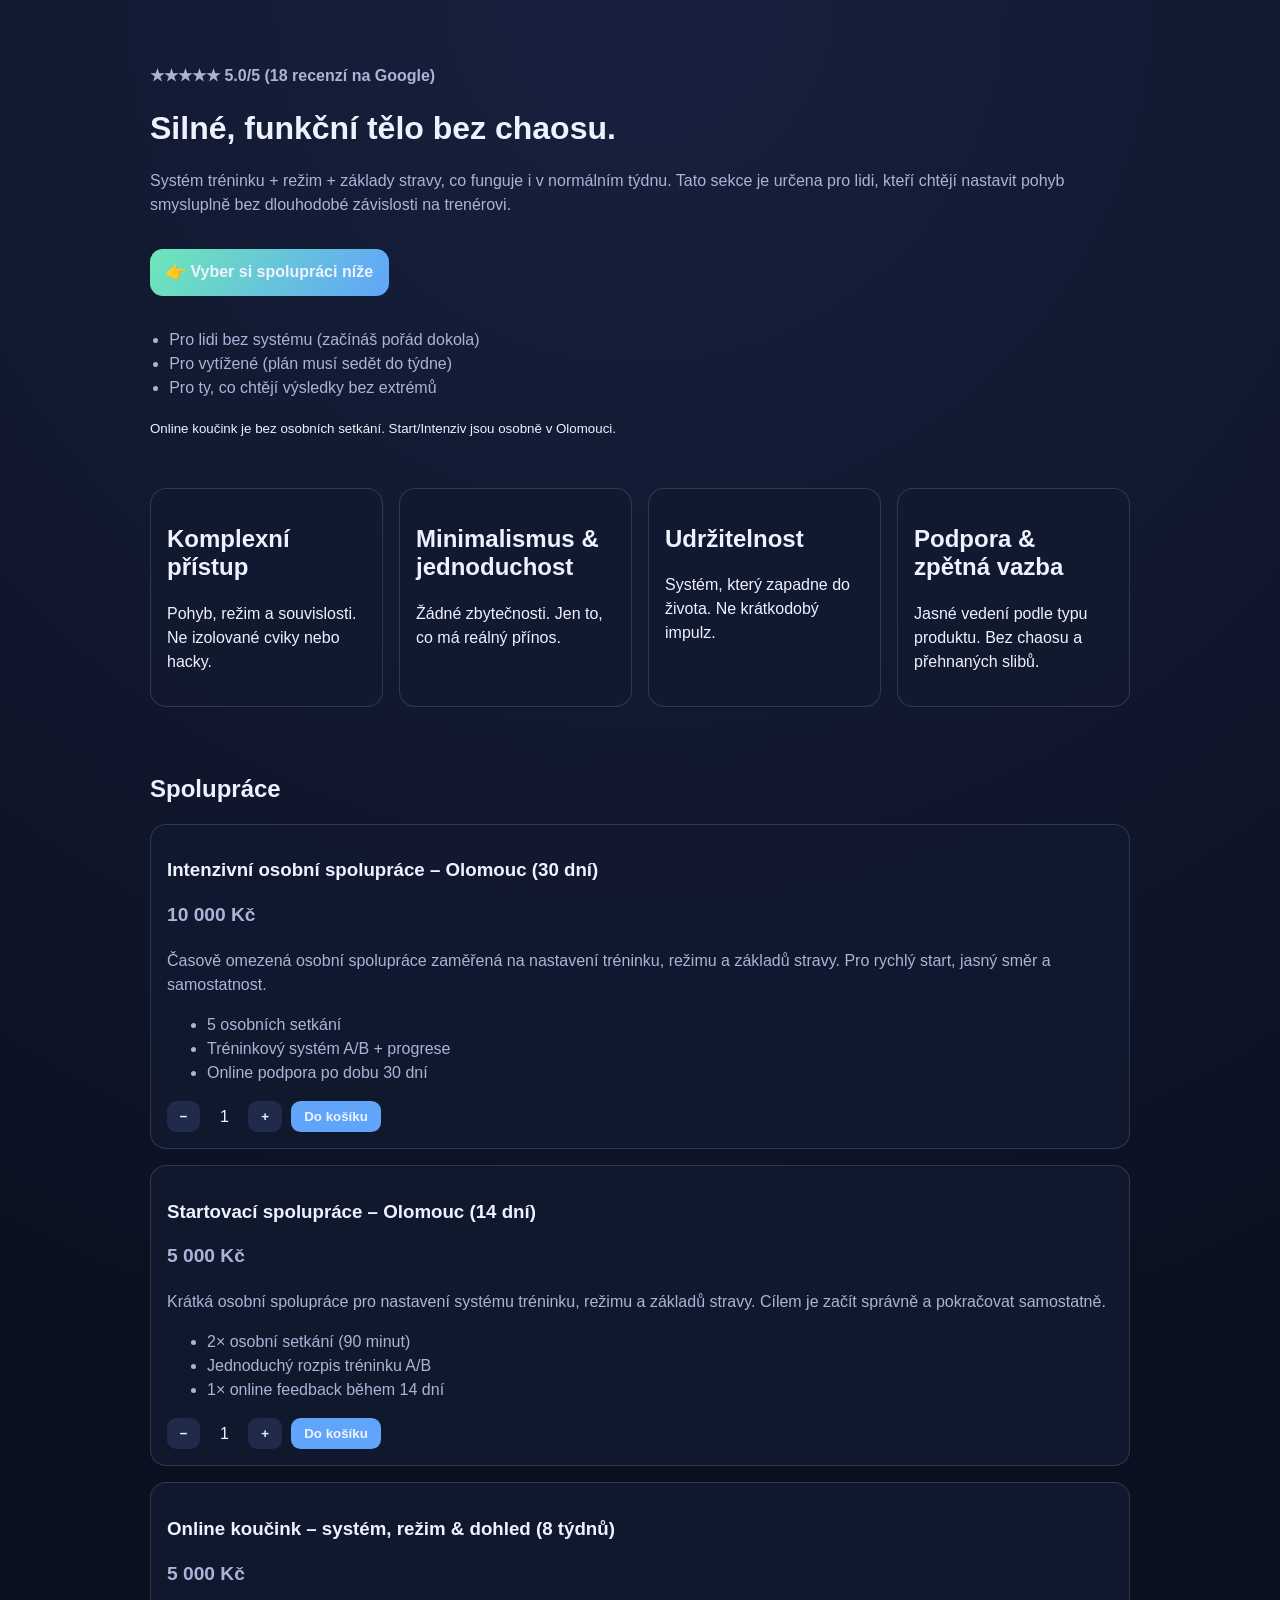
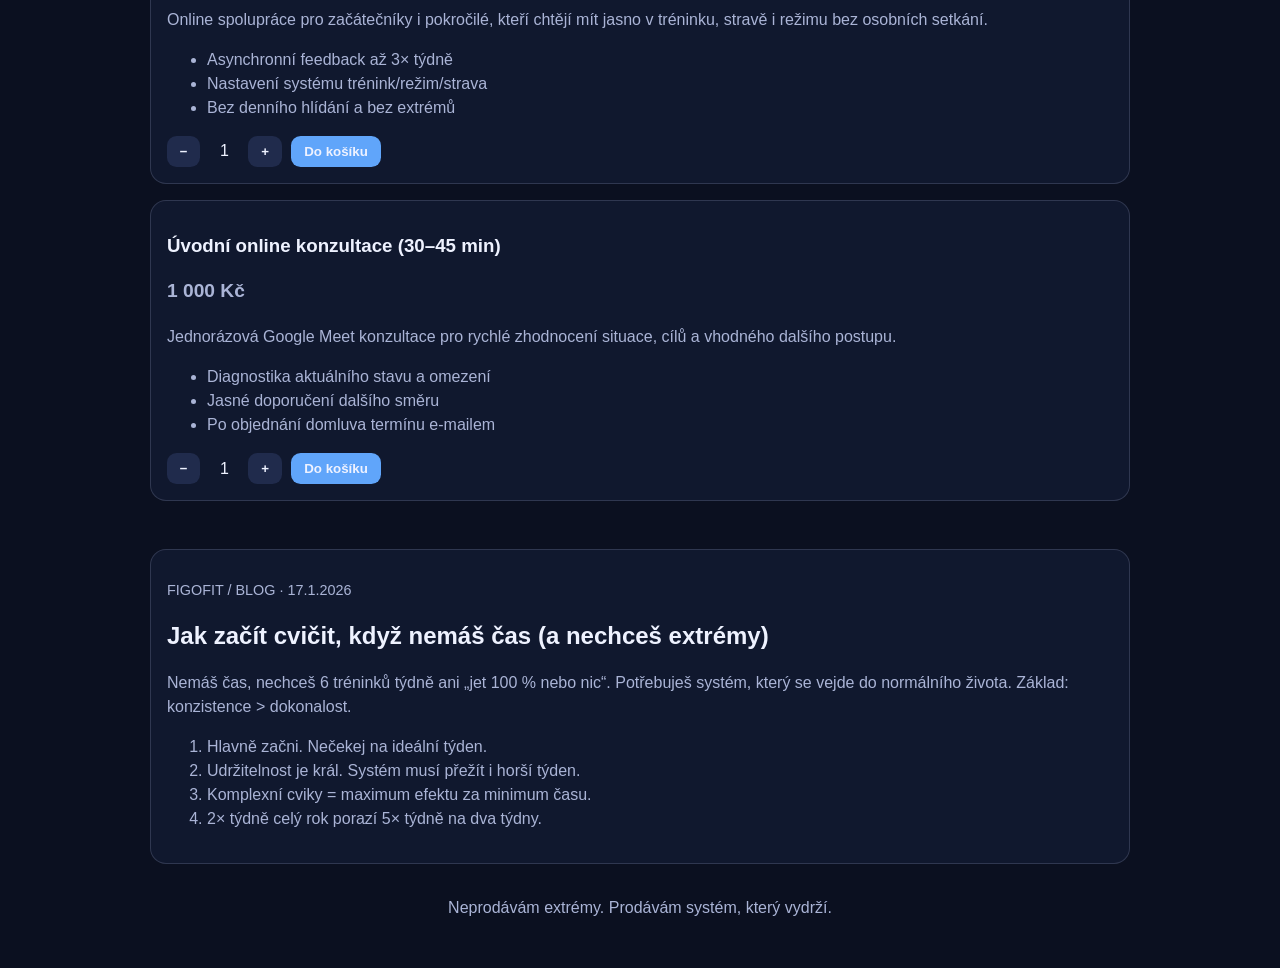
==== commit 2837a58d: "Create FIGOFIT collaboration landing page" ====
--- a/index.html
+++ b/index.html
@@ -3,198 +3,154 @@
   <head>
     <meta charset="UTF-8" />
     <meta name="viewport" content="width=device-width, initial-scale=1.0" />
-    <title>Fit Progress Dashboard</title>
+    <title>FIGOFIT | Spolupráce bez chaosu</title>
     <meta
       name="description"
-      content="Jednoduchý fitness dashboard pro týdenní tréninky, roční progres, databázi cviků a fullbody A/B plán."
-    />
-    <link rel="preconnect" href="https://fonts.googleapis.com" />
-    <link rel="preconnect" href="https://fonts.gstatic.com" crossorigin />
-    <link
-      href="https://fonts.googleapis.com/css2?family=Manrope:wght@400;500;600;700;800&display=swap"
-      rel="stylesheet"
+      content="Časově ohraničené spolupráce pro nastavení tréninku, režimu a základů stravy bez extrémů a dlouhodobé závislosti na trenérovi."
     />
     <link rel="stylesheet" href="styles.css" />
   </head>
   <body>
-    <header class="topbar">
-      <div class="wrap topbar-inner">
-        <div>
-          <p class="eyebrow">FIT CRM · osobní dashboard</p>
-          <h1>Klientský progress dashboard</h1>
-        </div>
-        <div class="week-pill" id="currentWeekLabel">Týden: —</div>
-      </div>
+    <header class="hero" id="top">
+      <p class="rating">★★★★★ 5.0/5 (18 recenzí na Google)</p>
+      <h1>Silné, funkční tělo bez chaosu.</h1>
+      <p>
+        Systém tréninku + režim + základy stravy, co funguje i v normálním týdnu.
+        Tato sekce je určena pro lidi, kteří chtějí nastavit pohyb smysluplně bez
+        dlouhodobé závislosti na trenérovi.
+      </p>
+      <a class="cta" href="#produkty">👉 Vyber si spolupráci níže</a>
+      <ul class="for-whom">
+        <li>Pro lidi bez systému (začínáš pořád dokola)</li>
+        <li>Pro vytížené (plán musí sedět do týdne)</li>
+        <li>Pro ty, co chtějí výsledky bez extrémů</li>
+      </ul>
+      <small>Online koučink je bez osobních setkání. Start/Intenziv jsou osobně v Olomouci.</small>
     </header>
 
-    <main class="wrap layout">
-      <section class="card" id="weeklySection">
-        <div class="card-header">
-          <h2>Týdenní přehled (Po–Ne)</h2>
-          <p>Cíl týdne: <strong>aspoň 3× trénink</strong> a <strong>2× kardio</strong>.</p>
-        </div>
-
-        <div class="week-controls">
-          <button class="btn ghost" id="prevWeekBtn">← Předchozí týden</button>
-          <button class="btn ghost" id="thisWeekBtn">Aktuální týden</button>
-          <button class="btn ghost" id="nextWeekBtn">Další týden →</button>
-        </div>
-
-        <div class="days-grid" id="daysGrid"></div>
-
-        <div class="summary-grid">
-          <article class="summary-box">
-            <h3>Silový trénink</h3>
-            <p><span id="strengthCount">0</span> / 3</p>
-          </article>
-          <article class="summary-box">
-            <h3>Kardio</h3>
-            <p><span id="cardioCount">0</span> / 2</p>
-          </article>
-          <article class="summary-box">
-            <h3>Mobilita / aktivní regenerace</h3>
-            <p><span id="mobilityCount">0</span></p>
-          </article>
-          <article class="summary-box status" id="goalStatus">
-            <h3>Status týdne</h3>
-            <p>Ještě není splněno</p>
-          </article>
-        </div>
+    <main>
+      <section class="pillars">
+        <article>
+          <h2>Komplexní přístup</h2>
+          <p>Pohyb, režim a souvislosti. Ne izolované cviky nebo hacky.</p>
+        </article>
+        <article>
+          <h2>Minimalismus & jednoduchost</h2>
+          <p>Žádné zbytečnosti. Jen to, co má reálný přínos.</p>
+        </article>
+        <article>
+          <h2>Udržitelnost</h2>
+          <p>Systém, který zapadne do života. Ne krátkodobý impulz.</p>
+        </article>
+        <article>
+          <h2>Podpora & zpětná vazba</h2>
+          <p>Jasné vedení podle typu produktu. Bez chaosu a přehnaných slibů.</p>
+        </article>
       </section>
 
-      <section class="card">
-        <div class="card-header">
-          <h2>Roční progres</h2>
-          <p>Zapisuj průběžně výsledky (uloženo v localStorage).</p>
-        </div>
+      <section id="produkty" class="products">
+        <h2>Spolupráce</h2>
 
-        <form id="progressForm" class="form-grid">
-          <label>
-            Datum
-            <input type="date" name="date" required />
-          </label>
-          <label>
-            Váha (kg)
-            <input type="number" name="weight" step="0.1" placeholder="82.4" />
-          </label>
-          <label>
-            Pas (cm)
-            <input type="number" name="waist" step="0.1" placeholder="89" />
-          </label>
-          <label>
-            Poznámka
-            <input type="text" name="note" placeholder="energie lepší, víc kroků" />
-          </label>
-          <button class="btn" type="submit">Uložit progres</button>
-        </form>
+        <article class="product-card">
+          <h3>Intenzivní osobní spolupráce – Olomouc (30 dní)</h3>
+          <p class="price">10 000 Kč</p>
+          <p>
+            Časově omezená osobní spolupráce zaměřená na nastavení tréninku,
+            režimu a základů stravy. Pro rychlý start, jasný směr a samostatnost.
+          </p>
+          <ul>
+            <li>5 osobních setkání</li>
+            <li>Tréninkový systém A/B + progrese</li>
+            <li>Online podpora po dobu 30 dní</li>
+          </ul>
+          <div class="cart" data-product="Intenzivní osobní spolupráce">
+            <button class="qty-btn" data-action="minus">−</button>
+            <span class="qty">1</span>
+            <button class="qty-btn" data-action="plus">+</button>
+            <button class="add-btn">Do košíku</button>
+          </div>
+        </article>
 
-        <div class="table-wrap">
-          <table>
-            <thead>
-              <tr>
-                <th>Datum</th>
-                <th>Váha</th>
-                <th>Pas</th>
-                <th>Poznámka</th>
-                <th></th>
-              </tr>
-            </thead>
-            <tbody id="progressTableBody"></tbody>
-          </table>
-        </div>
+        <article class="product-card">
+          <h3>Startovací spolupráce – Olomouc (14 dní)</h3>
+          <p class="price">5 000 Kč</p>
+          <p>
+            Krátká osobní spolupráce pro nastavení systému tréninku, režimu a
+            základů stravy. Cílem je začít správně a pokračovat samostatně.
+          </p>
+          <ul>
+            <li>2× osobní setkání (90 minut)</li>
+            <li>Jednoduchý rozpis tréninku A/B</li>
+            <li>1× online feedback během 14 dní</li>
+          </ul>
+          <div class="cart" data-product="Startovací spolupráce">
+            <button class="qty-btn" data-action="minus">−</button>
+            <span class="qty">1</span>
+            <button class="qty-btn" data-action="plus">+</button>
+            <button class="add-btn">Do košíku</button>
+          </div>
+        </article>
+
+        <article class="product-card">
+          <h3>Online koučink – systém, režim & dohled (8 týdnů)</h3>
+          <p class="price">5 000 Kč</p>
+          <p>
+            Online spolupráce pro začátečníky i pokročilé, kteří chtějí mít jasno
+            v tréninku, stravě i režimu bez osobních setkání.
+          </p>
+          <ul>
+            <li>Asynchronní feedback až 3× týdně</li>
+            <li>Nastavení systému trénink/režim/strava</li>
+            <li>Bez denního hlídání a bez extrémů</li>
+          </ul>
+          <div class="cart" data-product="Online koučink">
+            <button class="qty-btn" data-action="minus">−</button>
+            <span class="qty">1</span>
+            <button class="qty-btn" data-action="plus">+</button>
+            <button class="add-btn">Do košíku</button>
+          </div>
+        </article>
+
+        <article class="product-card">
+          <h3>Úvodní online konzultace (30–45 min)</h3>
+          <p class="price">1 000 Kč</p>
+          <p>
+            Jednorázová Google Meet konzultace pro rychlé zhodnocení situace,
+            cílů a vhodného dalšího postupu.
+          </p>
+          <ul>
+            <li>Diagnostika aktuálního stavu a omezení</li>
+            <li>Jasné doporučení dalšího směru</li>
+            <li>Po objednání domluva termínu e-mailem</li>
+          </ul>
+          <div class="cart" data-product="Úvodní online konzultace">
+            <button class="qty-btn" data-action="minus">−</button>
+            <span class="qty">1</span>
+            <button class="qty-btn" data-action="plus">+</button>
+            <button class="add-btn">Do košíku</button>
+          </div>
+        </article>
       </section>
 
-      <section class="card">
-        <div class="card-header">
-          <h2>Databáze cviků</h2>
-          <p>Přidej si vlastní cviky, filtruj podle partie a typu.</p>
-        </div>
-
-        <form id="exerciseForm" class="form-grid exercise-form">
-          <label>
-            Název cviku
-            <input type="text" name="name" required placeholder="Dřep s osou" />
-          </label>
-          <label>
-            Partie
-            <select name="group" required>
-              <option value="">Vyber</option>
-              <option>Celé tělo</option>
-              <option>Nohy</option>
-              <option>Záda</option>
-              <option>Hrudník</option>
-              <option>Ramena</option>
-              <option>Core</option>
-              <option>Kardio</option>
-            </select>
-          </label>
-          <label>
-            Typ
-            <select name="type" required>
-              <option value="">Vyber</option>
-              <option>Silový</option>
-              <option>Kardio</option>
-              <option>Mobilita</option>
-            </select>
-          </label>
-          <label>
-            Poznámka
-            <input type="text" name="note" placeholder="3×8–10" />
-          </label>
-          <button class="btn" type="submit">Přidat cvik</button>
-        </form>
-
-        <label class="filter-label">
-          Filtrovat:
-          <select id="exerciseFilter">
-            <option value="all">Vše</option>
-            <option value="Silový">Silový</option>
-            <option value="Kardio">Kardio</option>
-            <option value="Mobilita">Mobilita</option>
-          </select>
-        </label>
-
-        <div class="chips" id="exerciseChips"></div>
-      </section>
-
-      <section class="card">
-        <div class="card-header">
-          <h2>Tréninkový plán · Fullbody A/B</h2>
-          <p>Jednoduchý základ: střídej trénink A a B během týdne.</p>
-        </div>
-
-        <div class="plan-grid">
-          <article class="plan-box">
-            <h3>Trénink A</h3>
-            <ul>
-              <li>Dřep / leg press · 4×6–10</li>
-              <li>Bench press / kliky · 4×6–10</li>
-              <li>Přítahy v předklonu · 4×8–12</li>
-              <li>Rumunský mrtvý tah · 3×8–10</li>
-              <li>Core (plank) · 3 série</li>
-            </ul>
-            <button class="btn ghost plan-done" data-plan="A">Označit A jako splněno</button>
-          </article>
-
-          <article class="plan-box">
-            <h3>Trénink B</h3>
-            <ul>
-              <li>Mrtvý tah / hip hinge · 3×5–8</li>
-              <li>Tlak nad hlavu · 4×6–10</li>
-              <li>Stahování kladky / shyb · 4×8–12</li>
-              <li>Výpady · 3×8–12 na nohu</li>
-              <li>Farmer walk / core · 3 série</li>
-            </ul>
-            <button class="btn ghost plan-done" data-plan="B">Označit B jako splněno</button>
-          </article>
-        </div>
-
-        <div class="history" id="planHistory"></div>
+      <section class="blog">
+        <p class="meta">FIGOFIT / BLOG · 17.1.2026</p>
+        <h2>Jak začít cvičit, když nemáš čas (a nechceš extrémy)</h2>
+        <p>
+          Nemáš čas, nechceš 6 tréninků týdně ani „jet 100 % nebo nic“.
+          Potřebuješ systém, který se vejde do normálního života. Základ:
+          konzistence > dokonalost.
+        </p>
+        <ol>
+          <li>Hlavně začni. Nečekej na ideální týden.</li>
+          <li>Udržitelnost je král. Systém musí přežít i horší týden.</li>
+          <li>Komplexní cviky = maximum efektu za minimum času.</li>
+          <li>2× týdně celý rok porazí 5× týdně na dva týdny.</li>
+        </ol>
       </section>
     </main>
 
-    <footer class="wrap footer">
-      <p>Tip: ten cíl 3× silový + 2× kardio je super minimum pro většinu lidí — rozumný balans progresu a regenerace.</p>
+    <footer>
+      <p>Neprodávám extrémy. Prodávám systém, který vydrží.</p>
     </footer>
 
     <script src="app.js"></script>
--- a/styles.css
+++ b/styles.css
@@ -1,266 +1,148 @@
 :root {
   --bg: #0b1020;
-  --card: #121a2f;
-  --card-2: #18223d;
-  --text: #e9eefc;
-  --muted: #9fb0d8;
-  --primary: #4f7cff;
-  --ok: #1fc98a;
-  --warn: #ffb020;
-  --danger: #ff6363;
-  --border: rgba(255, 255, 255, 0.09);
-  --radius: 16px;
+  --card: #121a30;
+  --text: #eef2ff;
+  --muted: #aab4d6;
+  --accent: #6ee7b7;
+  --accent-2: #60a5fa;
 }
 
 * {
   box-sizing: border-box;
-  margin: 0;
-  padding: 0;
 }
 
 body {
-  font-family: "Manrope", system-ui, sans-serif;
-  background: radial-gradient(circle at top, #131b31 0%, var(--bg) 45%);
+  margin: 0;
+  font-family: Arial, Helvetica, sans-serif;
+  background: radial-gradient(circle at top, #17213e 0%, var(--bg) 55%);
   color: var(--text);
-  line-height: 1.45;
+  line-height: 1.5;
 }
 
-.wrap {
-  width: min(1150px, 92vw);
+.hero,
+.products,
+.pillars,
+.blog,
+footer {
+  width: min(980px, 92vw);
   margin: 0 auto;
 }
 
-.topbar {
-  border-bottom: 1px solid var(--border);
-  position: sticky;
-  top: 0;
-  background: rgba(11, 16, 32, 0.85);
-  backdrop-filter: blur(8px);
-  z-index: 4;
+.hero {
+  padding: 3rem 0 2rem;
 }
 
-.topbar-inner {
-  display: flex;
-  justify-content: space-between;
-  align-items: center;
-  gap: 12px;
-  padding: 18px 0;
+h1,
+h2,
+h3 {
+  line-height: 1.2;
 }
 
-h1 {
-  font-size: clamp(1.25rem, 3vw, 1.8rem);
+.rating {
+  color: #fde68a;
+  font-weight: 700;
 }
 
-.eyebrow {
-  color: var(--muted);
-  font-size: 0.8rem;
-  text-transform: uppercase;
-  letter-spacing: 0.12em;
-}
-
-.week-pill {
-  padding: 8px 12px;
-  border-radius: 999px;
-  background: var(--card-2);
-  border: 1px solid var(--border);
-  font-weight: 700;
-  font-size: 0.9rem;
-}
-
-.layout {
-  display: grid;
-  gap: 16px;
-  padding: 24px 0 32px;
-}
-
-.card {
-  background: linear-gradient(180deg, var(--card) 0%, #10192e 100%);
-  border: 1px solid var(--border);
-  border-radius: var(--radius);
-  padding: 18px;
-}
-
-.card-header {
-  margin-bottom: 14px;
-}
-
-.card-header p {
+.hero p {
   color: var(--muted);
 }
 
-.card h2 {
-  margin-bottom: 4px;
+.cta {
+  display: inline-block;
+  margin: 1rem 0;
+  color: var(--text);
+  background: linear-gradient(120deg, var(--accent), var(--accent-2));
+  padding: 0.7rem 1rem;
+  border-radius: 0.8rem;
+  text-decoration: none;
+  font-weight: 700;
 }
 
-.week-controls {
-  display: flex;
-  flex-wrap: wrap;
-  gap: 8px;
-  margin-bottom: 12px;
+.for-whom {
+  padding-left: 1.2rem;
+  color: var(--muted);
 }
 
-.days-grid {
+.pillars {
   display: grid;
-  grid-template-columns: repeat(auto-fit, minmax(210px, 1fr));
-  gap: 10px;
+  grid-template-columns: repeat(auto-fit, minmax(200px, 1fr));
+  gap: 1rem;
+  padding: 1rem 0 2rem;
 }
 
-.day-box {
-  border: 1px solid var(--border);
-  border-radius: 12px;
-  padding: 10px;
-  background: var(--card-2);
+.pillars article,
+.product-card,
+.blog {
+  background: rgba(18, 26, 48, 0.88);
+  border: 1px solid rgba(170, 180, 214, 0.2);
+  border-radius: 1rem;
+  padding: 1rem;
 }
 
-.day-box h4 {
-  margin-bottom: 8px;
+.products {
+  padding: 1rem 0 2rem;
 }
 
-.day-box select,
-.day-box input,
-.form-grid input,
-.form-grid select {
-  width: 100%;
-  border: 1px solid var(--border);
-  border-radius: 10px;
-  background: #0e152a;
-  color: var(--text);
-  padding: 9px 10px;
-  font: inherit;
+.product-card {
+  margin: 1rem 0;
 }
 
-.day-box input {
-  margin-top: 7px;
+.price {
+  font-size: 1.2rem;
+  font-weight: 700;
+  color: var(--accent);
 }
 
-.summary-grid {
-  margin-top: 14px;
-  display: grid;
-  grid-template-columns: repeat(auto-fit, minmax(200px, 1fr));
-  gap: 10px;
+.product-card p,
+.product-card li,
+.blog p,
+.blog li {
+  color: var(--muted);
 }
 
-.summary-box {
-  border: 1px solid var(--border);
-  border-radius: 12px;
-  padding: 12px;
-  background: #0f1730;
+.cart {
+  display: flex;
+  align-items: center;
+  gap: 0.6rem;
+  flex-wrap: wrap;
+  margin-top: 0.8rem;
 }
 
-.summary-box p {
-  font-size: 1.2rem;
-  font-weight: 800;
-}
-
-.status.success {
-  border-color: rgba(31, 201, 138, 0.45);
-}
-
-.status.fail {
-  border-color: rgba(255, 99, 99, 0.45);
-}
-
-.form-grid {
-  display: grid;
-  grid-template-columns: repeat(auto-fit, minmax(210px, 1fr));
-  gap: 10px;
-  margin-bottom: 12px;
-}
-
-.form-grid label {
-  display: grid;
-  gap: 6px;
-  font-size: 0.9rem;
-  font-weight: 600;
-}
-
-.btn {
-  background: var(--primary);
-  color: white;
+.qty-btn,
+.add-btn {
   border: 0;
-  border-radius: 10px;
-  padding: 10px 12px;
+  border-radius: 0.6rem;
+  padding: 0.5rem 0.8rem;
   font-weight: 700;
   cursor: pointer;
 }
 
-.btn.ghost {
-  background: transparent;
-  border: 1px solid var(--border);
+.qty-btn {
+  background: #202b4c;
+  color: var(--text);
 }
 
-.table-wrap {
-  overflow: auto;
+.add-btn {
+  background: var(--accent-2);
+  color: var(--text);
 }
 
-table {
-  width: 100%;
-  border-collapse: collapse;
-  min-width: 620px;
+.qty {
+  min-width: 1.8rem;
+  text-align: center;
 }
 
-th,
-td {
-  text-align: left;
-  padding: 10px 8px;
-  border-bottom: 1px solid var(--border);
+.blog {
+  margin-bottom: 2rem;
 }
 
-.filter-label {
-  display: inline-flex;
-  gap: 8px;
-  align-items: center;
-  margin-bottom: 10px;
-}
-
-.chips {
-  display: flex;
-  flex-wrap: wrap;
-  gap: 8px;
-}
-
-.chip {
-  background: #0f1730;
-  border: 1px solid var(--border);
-  border-radius: 999px;
-  padding: 8px 12px;
+.meta {
+  color: var(--accent);
   font-size: 0.9rem;
 }
 
-.plan-grid {
-  display: grid;
-  grid-template-columns: repeat(auto-fit, minmax(260px, 1fr));
-  gap: 10px;
-}
-
-.plan-box {
-  background: var(--card-2);
-  border: 1px solid var(--border);
-  border-radius: 12px;
-  padding: 12px;
-}
-
-.plan-box ul {
-  margin: 10px 0 12px;
-  padding-left: 18px;
+footer {
+  padding: 0 0 2rem;
+  text-align: center;
   color: var(--muted);
 }
-
-.history {
-  margin-top: 12px;
-  color: var(--muted);
-}
-
-.footer {
-  color: var(--muted);
-  padding-bottom: 26px;
-}
-
-.small-danger {
-  background: transparent;
-  border: 1px solid rgba(255, 99, 99, 0.45);
-  color: #ffc2c2;
-  border-radius: 8px;
-  padding: 6px 8px;
-  cursor: pointer;
-}
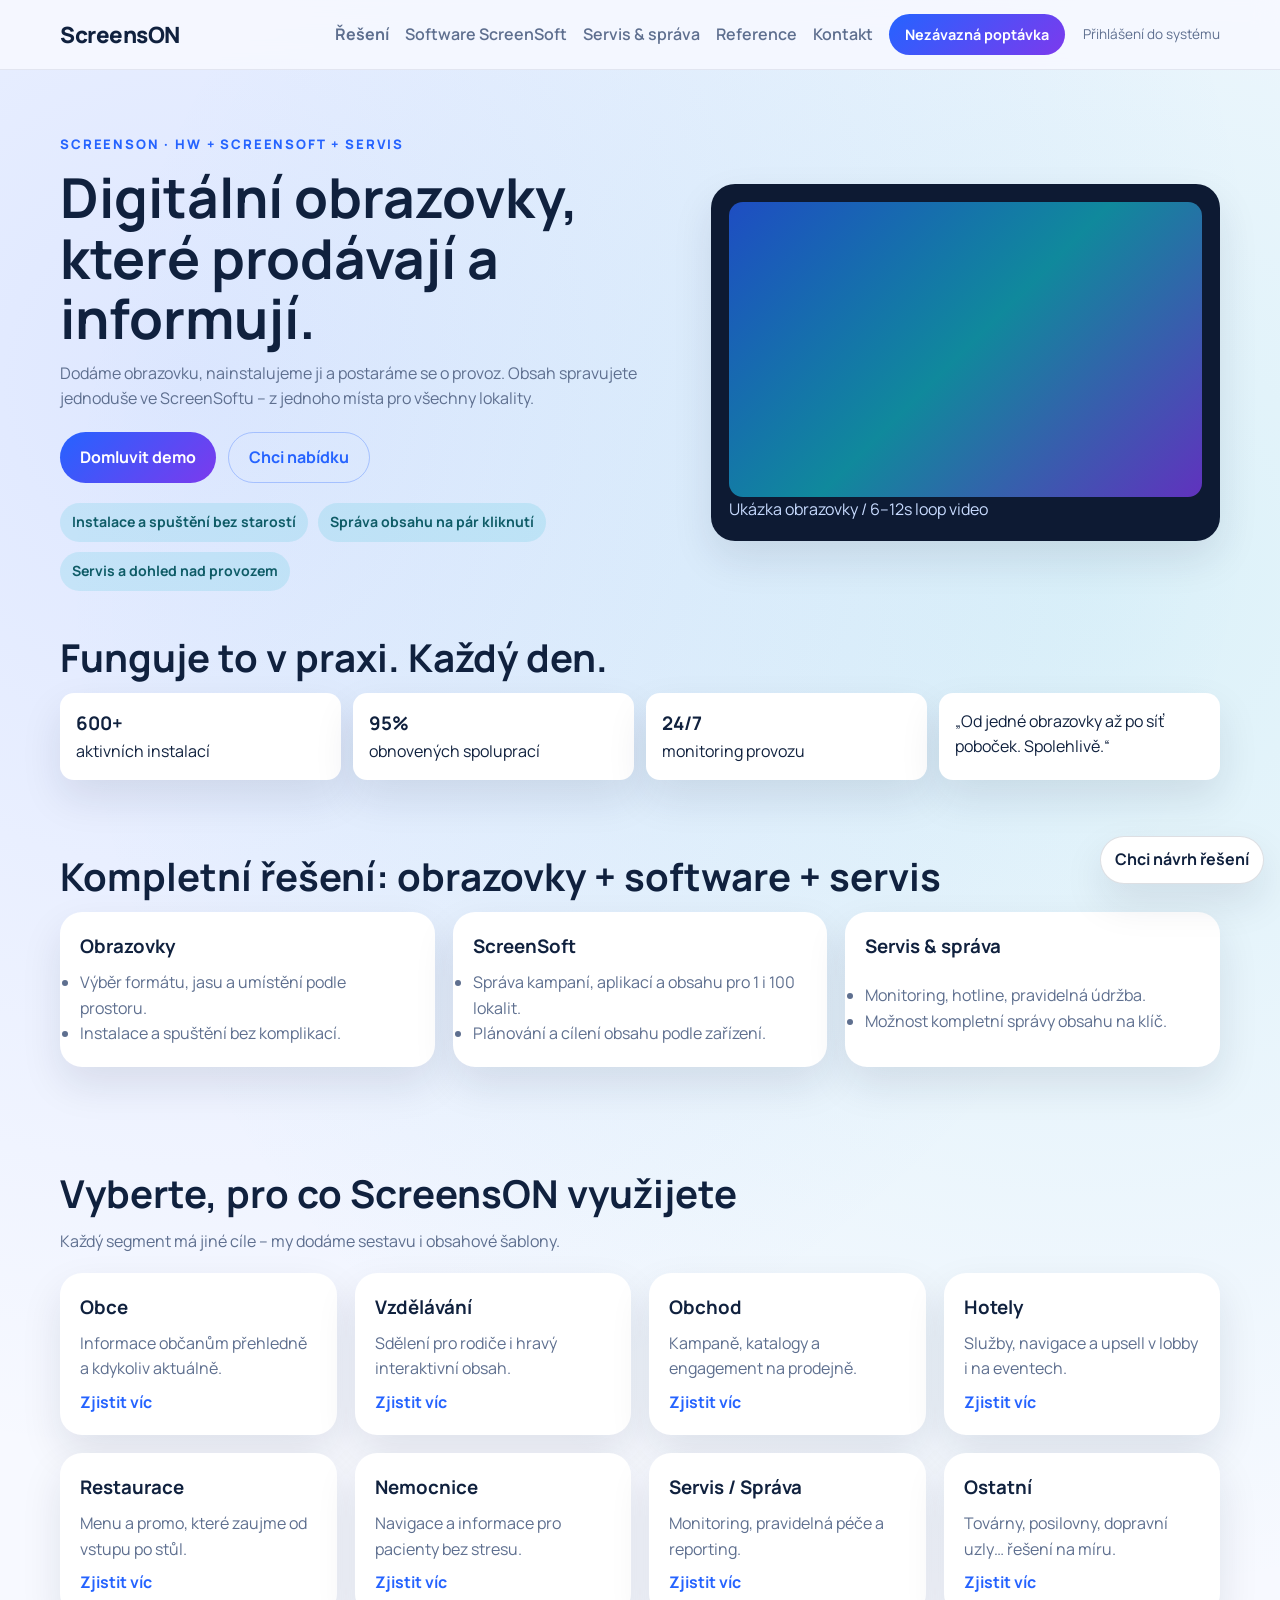
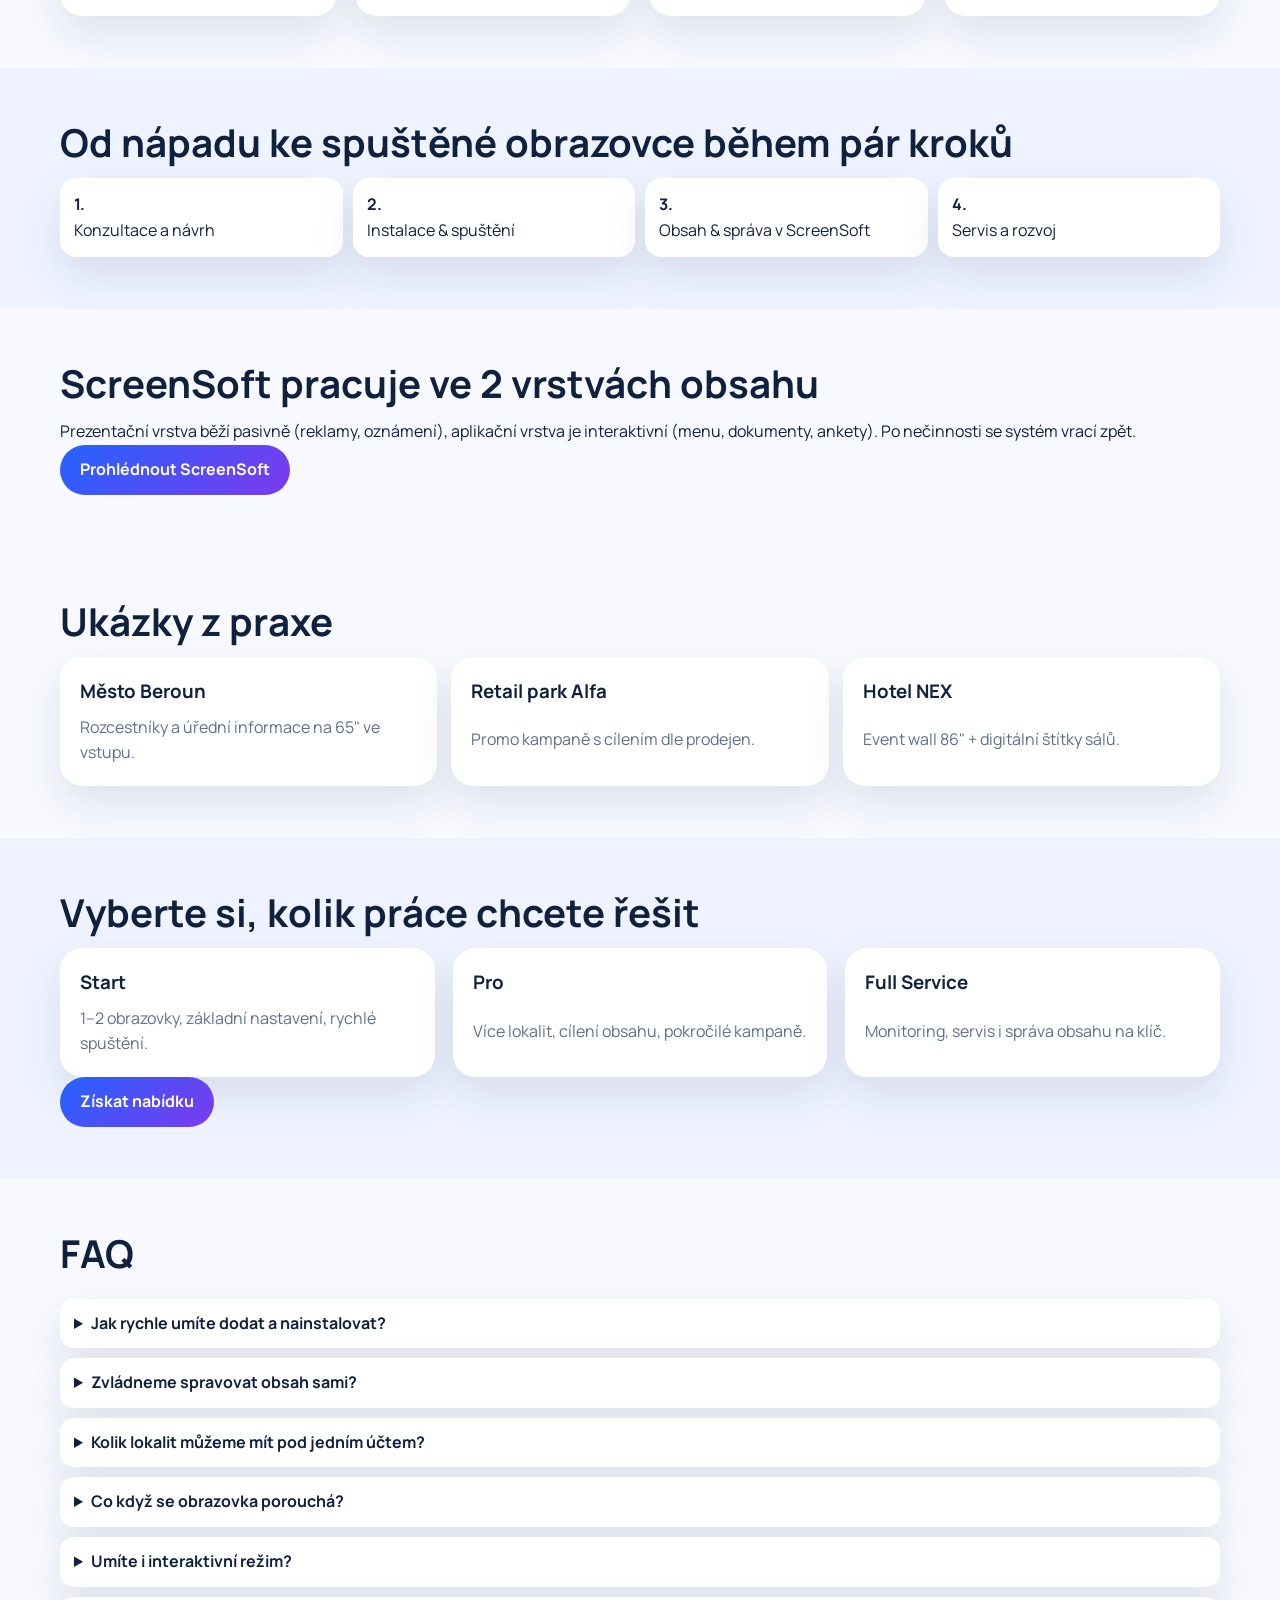
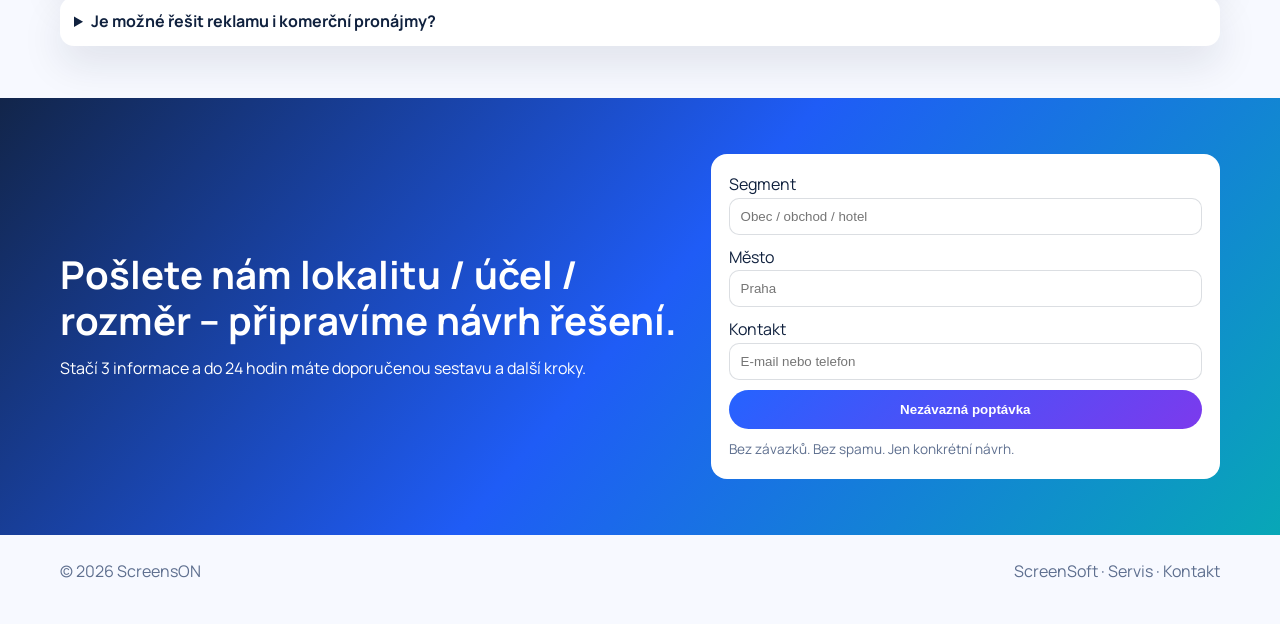
==== commit 5580115f: "Vytvořit moderní web ScreensON s podstránkami segmentů" ====
--- a/index.html
+++ b/index.html
@@ -2,157 +2,200 @@
 <html lang="cs">
   <head>
     <meta charset="UTF-8" />
-    <meta name="viewport" content="width=device-width, initial-scale=1.0" />
-    <title>FIGOFIT | Spolupráce bez chaosu</title>
+    <meta name="viewport" content="width=device-width, initial-scale=1" />
+    <title>ScreensON | Digitální obrazovky a správa obsahu ve ScreenSoftu</title>
     <meta
       name="description"
-      content="Časově ohraničené spolupráce pro nastavení tréninku, režimu a základů stravy bez extrémů a dlouhodobé závislosti na trenérovi."
+      content="Dodáme obrazovky, software ScreenSoft a servis. Řešení pro obce, školy, obchod, hotely, restaurace i nemocnice."
     />
     <link rel="stylesheet" href="styles.css" />
+    <link rel="preconnect" href="https://fonts.googleapis.com" />
+    <link rel="preconnect" href="https://fonts.gstatic.com" crossorigin />
+    <link
+      href="https://fonts.googleapis.com/css2?family=Manrope:wght@400;500;600;700;800&display=swap"
+      rel="stylesheet"
+    />
   </head>
   <body>
-    <header class="hero" id="top">
-      <p class="rating">★★★★★ 5.0/5 (18 recenzí na Google)</p>
-      <h1>Silné, funkční tělo bez chaosu.</h1>
-      <p>
-        Systém tréninku + režim + základy stravy, co funguje i v normálním týdnu.
-        Tato sekce je určena pro lidi, kteří chtějí nastavit pohyb smysluplně bez
-        dlouhodobé závislosti na trenérovi.
-      </p>
-      <a class="cta" href="#produkty">👉 Vyber si spolupráci níže</a>
-      <ul class="for-whom">
-        <li>Pro lidi bez systému (začínáš pořád dokola)</li>
-        <li>Pro vytížené (plán musí sedět do týdne)</li>
-        <li>Pro ty, co chtějí výsledky bez extrémů</li>
-      </ul>
-      <small>Online koučink je bez osobních setkání. Start/Intenziv jsou osobně v Olomouci.</small>
+    <header class="site-header">
+      <nav class="nav wrap">
+        <a class="logo" href="index.html">ScreensON</a>
+        <button class="burger" aria-label="Otevřít menu" aria-expanded="false">☰</button>
+        <div class="nav-links">
+          <div class="dropdown">
+            <button class="dropdown-toggle" aria-expanded="false">Řešení</button>
+            <div class="dropdown-menu">
+              <a href="obce.html">Obce</a>
+              <a href="vzdelavani.html">Vzdělávání</a>
+              <a href="obchod.html">Obchod</a>
+              <a href="hotely.html">Hotely</a>
+              <a href="restaurace.html">Restaurace</a>
+              <a href="nemocnice.html">Nemocnice</a>
+              <a href="ostatni.html">Ostatní</a>
+            </div>
+          </div>
+          <a href="software.html">Software ScreenSoft</a>
+          <a href="servis-sprava.html">Servis &amp; správa</a>
+          <a href="#reference">Reference</a>
+          <a href="#kontakt">Kontakt</a>
+          <a class="button small" href="#kontakt">Nezávazná poptávka</a>
+        </div>
+        <a class="subtle-link" href="https://my.screensoft.org" target="_blank" rel="noreferrer">Přihlášení do systému</a>
+      </nav>
     </header>
 
     <main>
-      <section class="pillars">
-        <article>
-          <h2>Komplexní přístup</h2>
-          <p>Pohyb, režim a souvislosti. Ne izolované cviky nebo hacky.</p>
-        </article>
-        <article>
-          <h2>Minimalismus & jednoduchost</h2>
-          <p>Žádné zbytečnosti. Jen to, co má reálný přínos.</p>
-        </article>
-        <article>
-          <h2>Udržitelnost</h2>
-          <p>Systém, který zapadne do života. Ne krátkodobý impulz.</p>
-        </article>
-        <article>
-          <h2>Podpora & zpětná vazba</h2>
-          <p>Jasné vedení podle typu produktu. Bez chaosu a přehnaných slibů.</p>
-        </article>
-      </section>
-
-      <section id="produkty" class="products">
-        <h2>Spolupráce</h2>
-
-        <article class="product-card">
-          <h3>Intenzivní osobní spolupráce – Olomouc (30 dní)</h3>
-          <p class="price">10 000 Kč</p>
-          <p>
-            Časově omezená osobní spolupráce zaměřená na nastavení tréninku,
-            režimu a základů stravy. Pro rychlý start, jasný směr a samostatnost.
+      <section class="hero wrap section-grid">
+        <div>
+          <p class="eyebrow">ScreensON · HW + ScreenSoft + servis</p>
+          <h1>Digitální obrazovky, které prodávají a informují.</h1>
+          <p class="lead">
+            Dodáme obrazovku, nainstalujeme ji a postaráme se o provoz. Obsah spravujete jednoduše ve
+            ScreenSoftu – z jednoho místa pro všechny lokality.
           </p>
-          <ul>
-            <li>5 osobních setkání</li>
-            <li>Tréninkový systém A/B + progrese</li>
-            <li>Online podpora po dobu 30 dní</li>
-          </ul>
-          <div class="cart" data-product="Intenzivní osobní spolupráce">
-            <button class="qty-btn" data-action="minus">−</button>
-            <span class="qty">1</span>
-            <button class="qty-btn" data-action="plus">+</button>
-            <button class="add-btn">Do košíku</button>
-          </div>
-        </article>
-
-        <article class="product-card">
-          <h3>Startovací spolupráce – Olomouc (14 dní)</h3>
-          <p class="price">5 000 Kč</p>
-          <p>
-            Krátká osobní spolupráce pro nastavení systému tréninku, režimu a
-            základů stravy. Cílem je začít správně a pokračovat samostatně.
-          </p>
-          <ul>
-            <li>2× osobní setkání (90 minut)</li>
-            <li>Jednoduchý rozpis tréninku A/B</li>
-            <li>1× online feedback během 14 dní</li>
-          </ul>
-          <div class="cart" data-product="Startovací spolupráce">
-            <button class="qty-btn" data-action="minus">−</button>
-            <span class="qty">1</span>
-            <button class="qty-btn" data-action="plus">+</button>
-            <button class="add-btn">Do košíku</button>
-          </div>
-        </article>
-
-        <article class="product-card">
-          <h3>Online koučink – systém, režim & dohled (8 týdnů)</h3>
-          <p class="price">5 000 Kč</p>
-          <p>
-            Online spolupráce pro začátečníky i pokročilé, kteří chtějí mít jasno
-            v tréninku, stravě i režimu bez osobních setkání.
-          </p>
-          <ul>
-            <li>Asynchronní feedback až 3× týdně</li>
-            <li>Nastavení systému trénink/režim/strava</li>
-            <li>Bez denního hlídání a bez extrémů</li>
-          </ul>
-          <div class="cart" data-product="Online koučink">
-            <button class="qty-btn" data-action="minus">−</button>
-            <span class="qty">1</span>
-            <button class="qty-btn" data-action="plus">+</button>
-            <button class="add-btn">Do košíku</button>
-          </div>
-        </article>
-
-        <article class="product-card">
-          <h3>Úvodní online konzultace (30–45 min)</h3>
-          <p class="price">1 000 Kč</p>
-          <p>
-            Jednorázová Google Meet konzultace pro rychlé zhodnocení situace,
-            cílů a vhodného dalšího postupu.
-          </p>
-          <ul>
-            <li>Diagnostika aktuálního stavu a omezení</li>
-            <li>Jasné doporučení dalšího směru</li>
-            <li>Po objednání domluva termínu e-mailem</li>
-          </ul>
-          <div class="cart" data-product="Úvodní online konzultace">
-            <button class="qty-btn" data-action="minus">−</button>
-            <span class="qty">1</span>
-            <button class="qty-btn" data-action="plus">+</button>
-            <button class="add-btn">Do košíku</button>
-          </div>
-        </article>
-      </section>
-
-      <section class="blog">
-        <p class="meta">FIGOFIT / BLOG · 17.1.2026</p>
-        <h2>Jak začít cvičit, když nemáš čas (a nechceš extrémy)</h2>
+          <div class="actions">
+            <a class="button" href="#kontakt">Domluvit demo</a>
+            <a class="button ghost" href="#kontakt">Chci nabídku</a>
+          </div>
+          <div class="benefits-inline">
+            <span>Instalace a spuštění bez starostí</span>
+            <span>Správa obsahu na pár kliknutí</span>
+            <span>Servis a dohled nad provozem</span>
+          </div>
+        </div>
+        <div class="device-mockup">
+          <div class="screen"></div>
+          <p>Ukázka obrazovky / 6–12s loop video</p>
+        </div>
+      </section>
+
+      <section class="wrap trust">
+        <h2>Funguje to v praxi. Každý den.</h2>
+        <div class="stats-grid">
+          <article><h3>600+</h3><p>aktivních instalací</p></article>
+          <article><h3>95%</h3><p>obnovených spoluprací</p></article>
+          <article><h3>24/7</h3><p>monitoring provozu</p></article>
+          <article><p>„Od jedné obrazovky až po síť poboček. Spolehlivě.“</p></article>
+        </div>
+      </section>
+
+      <section class="wrap section" id="pilire">
+        <h2>Kompletní řešení: obrazovky + software + servis</h2>
+        <div class="cards three">
+          <article class="card">
+            <h3>Obrazovky</h3>
+            <ul>
+              <li>Výběr formátu, jasu a umístění podle prostoru.</li>
+              <li>Instalace a spuštění bez komplikací.</li>
+            </ul>
+          </article>
+          <article class="card">
+            <h3>ScreenSoft</h3>
+            <ul>
+              <li>Správa kampaní, aplikací a obsahu pro 1 i 100 lokalit.</li>
+              <li>Plánování a cílení obsahu podle zařízení.</li>
+            </ul>
+          </article>
+          <article class="card">
+            <h3>Servis &amp; správa</h3>
+            <ul>
+              <li>Monitoring, hotline, pravidelná údržba.</li>
+              <li>Možnost kompletní správy obsahu na klíč.</li>
+            </ul>
+          </article>
+        </div>
+      </section>
+
+      <section class="wrap section" id="reseni">
+        <h2>Vyberte, pro co ScreensON využijete</h2>
+        <p class="section-lead">Každý segment má jiné cíle – my dodáme sestavu i obsahové šablony.</p>
+        <div class="cards solution-grid">
+          <a class="card" href="obce.html"><h3>Obce</h3><p>Informace občanům přehledně a kdykoliv aktuálně.</p><span>Zjistit víc</span></a>
+          <a class="card" href="vzdelavani.html"><h3>Vzdělávání</h3><p>Sdělení pro rodiče i hravý interaktivní obsah.</p><span>Zjistit víc</span></a>
+          <a class="card" href="obchod.html"><h3>Obchod</h3><p>Kampaně, katalogy a engagement na prodejně.</p><span>Zjistit víc</span></a>
+          <a class="card" href="hotely.html"><h3>Hotely</h3><p>Služby, navigace a upsell v lobby i na eventech.</p><span>Zjistit víc</span></a>
+          <a class="card" href="restaurace.html"><h3>Restaurace</h3><p>Menu a promo, které zaujme od vstupu po stůl.</p><span>Zjistit víc</span></a>
+          <a class="card" href="nemocnice.html"><h3>Nemocnice</h3><p>Navigace a informace pro pacienty bez stresu.</p><span>Zjistit víc</span></a>
+          <a class="card" href="servis-sprava.html"><h3>Servis / Správa</h3><p>Monitoring, pravidelná péče a reporting.</p><span>Zjistit víc</span></a>
+          <a class="card" href="ostatni.html"><h3>Ostatní</h3><p>Továrny, posilovny, dopravní uzly… řešení na míru.</p><span>Zjistit víc</span></a>
+        </div>
+      </section>
+
+      <section class="section alt">
+        <div class="wrap">
+          <h2>Od nápadu ke spuštěné obrazovce během pár kroků</h2>
+          <div class="steps">
+            <article><strong>1.</strong><p>Konzultace a návrh</p></article>
+            <article><strong>2.</strong><p>Instalace &amp; spuštění</p></article>
+            <article><strong>3.</strong><p>Obsah &amp; správa v ScreenSoft</p></article>
+            <article><strong>4.</strong><p>Servis a rozvoj</p></article>
+          </div>
+        </div>
+      </section>
+
+      <section class="wrap section teaser">
+        <h2>ScreenSoft pracuje ve 2 vrstvách obsahu</h2>
         <p>
-          Nemáš čas, nechceš 6 tréninků týdně ani „jet 100 % nebo nic“.
-          Potřebuješ systém, který se vejde do normálního života. Základ:
-          konzistence > dokonalost.
+          Prezentační vrstva běží pasivně (reklamy, oznámení), aplikační vrstva je interaktivní (menu,
+          dokumenty, ankety). Po nečinnosti se systém vrací zpět.
         </p>
-        <ol>
-          <li>Hlavně začni. Nečekej na ideální týden.</li>
-          <li>Udržitelnost je král. Systém musí přežít i horší týden.</li>
-          <li>Komplexní cviky = maximum efektu za minimum času.</li>
-          <li>2× týdně celý rok porazí 5× týdně na dva týdny.</li>
-        </ol>
+        <a class="button" href="software.html">Prohlédnout ScreenSoft</a>
+      </section>
+
+      <section class="wrap section" id="reference">
+        <h2>Ukázky z praxe</h2>
+        <div class="carousel">
+          <article class="card"><h3>Město Beroun</h3><p>Rozcestníky a úřední informace na 65" ve vstupu.</p></article>
+          <article class="card"><h3>Retail park Alfa</h3><p>Promo kampaně s cílením dle prodejen.</p></article>
+          <article class="card"><h3>Hotel NEX</h3><p>Event wall 86" + digitální štítky sálů.</p></article>
+        </div>
+      </section>
+
+      <section class="section alt">
+        <div class="wrap">
+          <h2>Vyberte si, kolik práce chcete řešit</h2>
+          <div class="cards three">
+            <article class="card"><h3>Start</h3><p>1–2 obrazovky, základní nastavení, rychlé spuštění.</p></article>
+            <article class="card"><h3>Pro</h3><p>Více lokalit, cílení obsahu, pokročilé kampaně.</p></article>
+            <article class="card"><h3>Full Service</h3><p>Monitoring, servis i správa obsahu na klíč.</p></article>
+          </div>
+          <a class="button" href="#kontakt">Získat nabídku</a>
+        </div>
+      </section>
+
+      <section class="wrap section faq">
+        <h2>FAQ</h2>
+        <details><summary>Jak rychle umíte dodat a nainstalovat?</summary><p>Typicky 2–4 týdny dle složitosti projektu.</p></details>
+        <details><summary>Zvládneme spravovat obsah sami?</summary><p>Ano, ScreenSoft je navržený i pro běžné uživatele.</p></details>
+        <details><summary>Kolik lokalit můžeme mít pod jedním účtem?</summary><p>Od jedné po desítky lokalit s oddělenými právy.</p></details>
+        <details><summary>Co když se obrazovka porouchá?</summary><p>Řešíme hotline, monitoring a servisní zásah dle balíčku.</p></details>
+        <details><summary>Umíte i interaktivní režim?</summary><p>Ano, včetně návratu do prezentační smyčky po nečinnosti.</p></details>
+        <details><summary>Je možné řešit reklamu i komerční pronájmy?</summary><p>Ano, kampaně lze rozdělit na komerční i nekomerční obsah.</p></details>
+      </section>
+
+      <section class="final-cta" id="kontakt">
+        <div class="wrap section-grid">
+          <div>
+            <h2>Pošlete nám lokalitu / účel / rozměr – připravíme návrh řešení.</h2>
+            <p>Stačí 3 informace a do 24 hodin máte doporučenou sestavu a další kroky.</p>
+          </div>
+          <form class="mini-form">
+            <label>Segment<input type="text" placeholder="Obec / obchod / hotel" /></label>
+            <label>Město<input type="text" placeholder="Praha" /></label>
+            <label>Kontakt<input type="text" placeholder="E-mail nebo telefon" /></label>
+            <button class="button" type="submit">Nezávazná poptávka</button>
+            <p class="form-note">Bez závazků. Bez spamu. Jen konkrétní návrh.</p>
+          </form>
+        </div>
       </section>
     </main>
 
-    <footer>
-      <p>Neprodávám extrémy. Prodávám systém, který vydrží.</p>
+    <footer class="footer wrap">
+      <p>© 2026 ScreensON</p>
+      <div><a href="software.html">ScreenSoft</a> · <a href="servis-sprava.html">Servis</a> · <a href="#kontakt">Kontakt</a></div>
     </footer>
 
+    <a class="sticky-mini-cta" href="#kontakt">Chci návrh řešení</a>
     <script src="app.js"></script>
   </body>
 </html>
--- a/styles.css
+++ b/styles.css
@@ -1,148 +1,133 @@
 :root {
-  --bg: #0b1020;
-  --card: #121a30;
-  --text: #eef2ff;
-  --muted: #aab4d6;
-  --accent: #6ee7b7;
-  --accent-2: #60a5fa;
+  --bg: #f7f9ff;
+  --surface: #ffffff;
+  --text: #10213e;
+  --muted: #5e6f8f;
+  --primary: #2563ff;
+  --secondary: #11b8c9;
+  --accent: #7c3aed;
+  --radius: 22px;
+  --shadow: 0 18px 40px rgba(16, 33, 62, 0.1);
 }
 
-* {
-  box-sizing: border-box;
+* { box-sizing: border-box; margin: 0; padding: 0; }
+body {
+  font-family: "Manrope", system-ui, sans-serif;
+  color: var(--text);
+  background: radial-gradient(circle at 15% 10%, rgba(37, 99, 255, 0.12), transparent 30%),
+    radial-gradient(circle at 85% 15%, rgba(17, 184, 201, 0.12), transparent 30%),
+    var(--bg);
+  line-height: 1.6;
+}
+a { text-decoration: none; color: inherit; }
+.wrap { width: min(1160px, 92%); margin: 0 auto; }
+
+.site-header {
+  position: sticky; top: 0; z-index: 30;
+  backdrop-filter: blur(12px);
+  background: rgba(247, 249, 255, 0.86);
+  border-bottom: 1px solid rgba(16, 33, 62, 0.08);
+}
+.nav { display: flex; align-items: center; gap: 18px; padding: 14px 0; }
+.logo { font-size: 1.4rem; font-weight: 800; letter-spacing: -0.02em; }
+.nav-links { margin-left: auto; display: flex; align-items: center; gap: 16px; font-weight: 600; color: var(--muted); }
+.subtle-link { font-size: 0.85rem; color: var(--muted); }
+
+.dropdown { position: relative; }
+.dropdown-toggle { border: 0; background: transparent; font: inherit; color: inherit; cursor: pointer; font-weight: 700; }
+.dropdown-menu {
+  position: absolute; top: 130%; left: 0; min-width: 220px;
+  background: var(--surface); border-radius: 14px; box-shadow: var(--shadow);
+  border: 1px solid rgba(16,33,62,.08); display: none; padding: 8px;
+}
+.dropdown.open .dropdown-menu { display: grid; gap: 4px; }
+.dropdown-menu a { padding: 8px 10px; border-radius: 10px; }
+.dropdown-menu a:hover { background: rgba(37, 99, 255, 0.08); }
+
+.button {
+  display: inline-flex; align-items: center; justify-content: center;
+  border: 0; border-radius: 999px; padding: 12px 20px;
+  background: linear-gradient(135deg, var(--primary), var(--accent)); color: #fff;
+  font-weight: 700; cursor: pointer;
+}
+.button.small { padding: 9px 16px; font-size: .9rem; }
+.button.ghost { background: transparent; color: var(--primary); border: 1px solid rgba(37,99,255,.3); }
+
+.hero { padding: 64px 0 44px; }
+.section-grid { display: grid; grid-template-columns: 1.1fr .9fr; gap: 28px; align-items: center; }
+.eyebrow { text-transform: uppercase; letter-spacing: .14em; color: var(--primary); font-size: .82rem; font-weight: 800; }
+h1 { font-size: clamp(2rem, 4.3vw, 3.6rem); line-height: 1.1; margin: 12px 0; }
+h2 { font-size: clamp(1.6rem, 3vw, 2.5rem); line-height: 1.2; margin-bottom: 12px; }
+.lead, .section-lead { color: var(--muted); max-width: 70ch; }
+.actions { margin-top: 20px; display: flex; flex-wrap: wrap; gap: 12px; }
+.benefits-inline { margin-top: 20px; display: flex; flex-wrap: wrap; gap: 10px; }
+.benefits-inline span, .pill {
+  background: rgba(17, 184, 201, 0.14); color: #0f5c67; padding: 8px 12px;
+  border-radius: 999px; font-size: .88rem; font-weight: 700;
 }
 
-body {
-  margin: 0;
-  font-family: Arial, Helvetica, sans-serif;
-  background: radial-gradient(circle at top, #17213e 0%, var(--bg) 55%);
-  color: var(--text);
-  line-height: 1.5;
+.device-mockup {
+  background: #0d1a33; border-radius: 24px; padding: 18px; color: #c8dbff;
+  box-shadow: var(--shadow);
 }
+.screen {
+  width: 100%; aspect-ratio: 16/10; border-radius: 14px;
+  background: linear-gradient(135deg, rgba(37,99,255,.7), rgba(17,184,201,.7), rgba(124,58,237,.75));
+}
+.section { padding: 52px 0; }
+.alt { background: #eef3ff; }
 
-.hero,
-.products,
-.pillars,
-.blog,
-footer {
-  width: min(980px, 92vw);
-  margin: 0 auto;
+.cards { display: grid; gap: 18px; }
+.cards.three { grid-template-columns: repeat(3, minmax(0,1fr)); }
+.solution-grid { grid-template-columns: repeat(4, minmax(0,1fr)); margin-top: 18px; }
+.card {
+  background: var(--surface); border-radius: var(--radius); box-shadow: var(--shadow);
+  padding: 20px; display: grid; gap: 8px;
 }
+.card p, .card li { color: var(--muted); }
+.card span { color: var(--primary); font-weight: 700; }
 
-.hero {
-  padding: 3rem 0 2rem;
+.trust { padding-bottom: 22px; }
+.stats-grid { display: grid; grid-template-columns: repeat(4, minmax(0,1fr)); gap: 12px; }
+.stats-grid article { background: #fff; border-radius: 14px; padding: 16px; box-shadow: var(--shadow); }
+.steps { display: grid; grid-template-columns: repeat(4, minmax(0,1fr)); gap: 10px; }
+.steps article { background: #fff; border-radius: 16px; padding: 14px; box-shadow: var(--shadow); }
+
+.pill-row { display: flex; flex-wrap: wrap; gap: 10px; margin-top: 10px; }
+.carousel { display: grid; grid-template-columns: repeat(3, minmax(0,1fr)); gap: 14px; }
+.faq { display: grid; gap: 10px; }
+details { background: #fff; border-radius: 14px; padding: 12px 14px; box-shadow: var(--shadow); }
+summary { cursor: pointer; font-weight: 700; }
+
+.final-cta {
+  padding: 56px 0;
+  background: linear-gradient(130deg, #12254a, #1f5cf6, #08a7b7);
+  color: #fff;
 }
+.mini-form { background: #fff; color: var(--text); padding: 18px; border-radius: 16px; display: grid; gap: 10px; }
+.mini-form input { width: 100%; padding: 10px 11px; border-radius: 10px; border: 1px solid rgba(16,33,62,.15); }
+.form-note { font-size: .85rem; color: var(--muted); }
 
-h1,
-h2,
-h3 {
-  line-height: 1.2;
+.footer { padding: 24px 0 40px; display: flex; justify-content: space-between; gap: 12px; color: var(--muted); }
+.sticky-mini-cta {
+  position: fixed; right: 16px; bottom: 16px; z-index: 20;
+  background: #fff; border: 1px solid rgba(16,33,62,.14); border-radius: 999px; padding: 10px 14px;
+  box-shadow: var(--shadow); font-weight: 700;
 }
+.plain-list { padding-left: 18px; display: grid; gap: 6px; }
 
-.rating {
-  color: #fde68a;
-  font-weight: 700;
+.burger { display: none; border: 0; background: #fff; border-radius: 10px; padding: 8px 11px; }
+@media (max-width: 960px) {
+  .section-grid, .cards.three, .solution-grid, .stats-grid, .steps, .carousel { grid-template-columns: 1fr 1fr; }
+  .subtle-link { display: none; }
 }
-
-.hero p {
-  color: var(--muted);
+@media (max-width: 740px) {
+  .burger { display: block; margin-left: auto; }
+  .nav-links {
+    display: none; position: absolute; left: 4%; right: 4%; top: 66px; z-index: 10;
+    background: #fff; border-radius: 14px; padding: 14px; box-shadow: var(--shadow);
+    flex-direction: column; align-items: flex-start;
+  }
+  .nav-links.open { display: flex; }
+  .section-grid, .cards.three, .solution-grid, .stats-grid, .steps, .carousel { grid-template-columns: 1fr; }
 }
-
-.cta {
-  display: inline-block;
-  margin: 1rem 0;
-  color: var(--text);
-  background: linear-gradient(120deg, var(--accent), var(--accent-2));
-  padding: 0.7rem 1rem;
-  border-radius: 0.8rem;
-  text-decoration: none;
-  font-weight: 700;
-}
-
-.for-whom {
-  padding-left: 1.2rem;
-  color: var(--muted);
-}
-
-.pillars {
-  display: grid;
-  grid-template-columns: repeat(auto-fit, minmax(200px, 1fr));
-  gap: 1rem;
-  padding: 1rem 0 2rem;
-}
-
-.pillars article,
-.product-card,
-.blog {
-  background: rgba(18, 26, 48, 0.88);
-  border: 1px solid rgba(170, 180, 214, 0.2);
-  border-radius: 1rem;
-  padding: 1rem;
-}
-
-.products {
-  padding: 1rem 0 2rem;
-}
-
-.product-card {
-  margin: 1rem 0;
-}
-
-.price {
-  font-size: 1.2rem;
-  font-weight: 700;
-  color: var(--accent);
-}
-
-.product-card p,
-.product-card li,
-.blog p,
-.blog li {
-  color: var(--muted);
-}
-
-.cart {
-  display: flex;
-  align-items: center;
-  gap: 0.6rem;
-  flex-wrap: wrap;
-  margin-top: 0.8rem;
-}
-
-.qty-btn,
-.add-btn {
-  border: 0;
-  border-radius: 0.6rem;
-  padding: 0.5rem 0.8rem;
-  font-weight: 700;
-  cursor: pointer;
-}
-
-.qty-btn {
-  background: #202b4c;
-  color: var(--text);
-}
-
-.add-btn {
-  background: var(--accent-2);
-  color: var(--text);
-}
-
-.qty {
-  min-width: 1.8rem;
-  text-align: center;
-}
-
-.blog {
-  margin-bottom: 2rem;
-}
-
-.meta {
-  color: var(--accent);
-  font-size: 0.9rem;
-}
-
-footer {
-  padding: 0 0 2rem;
-  text-align: center;
-  color: var(--muted);
-}
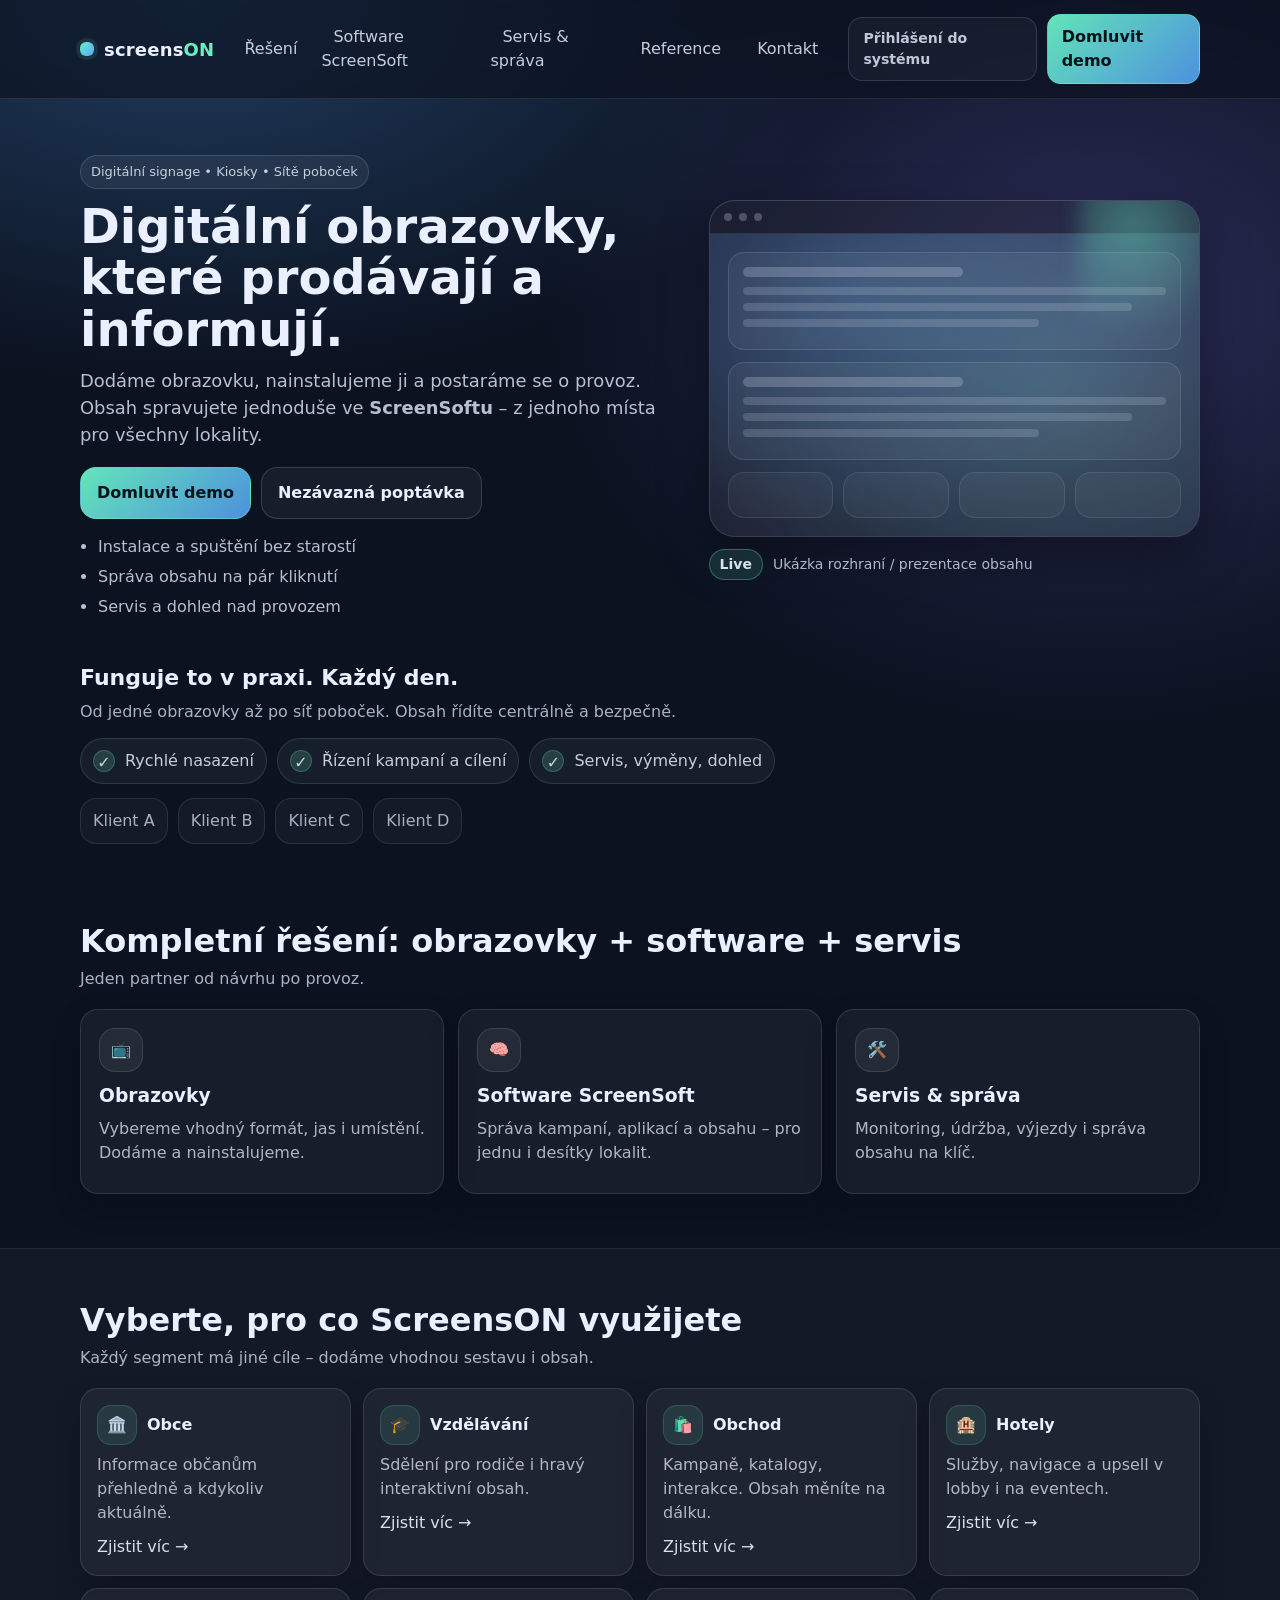
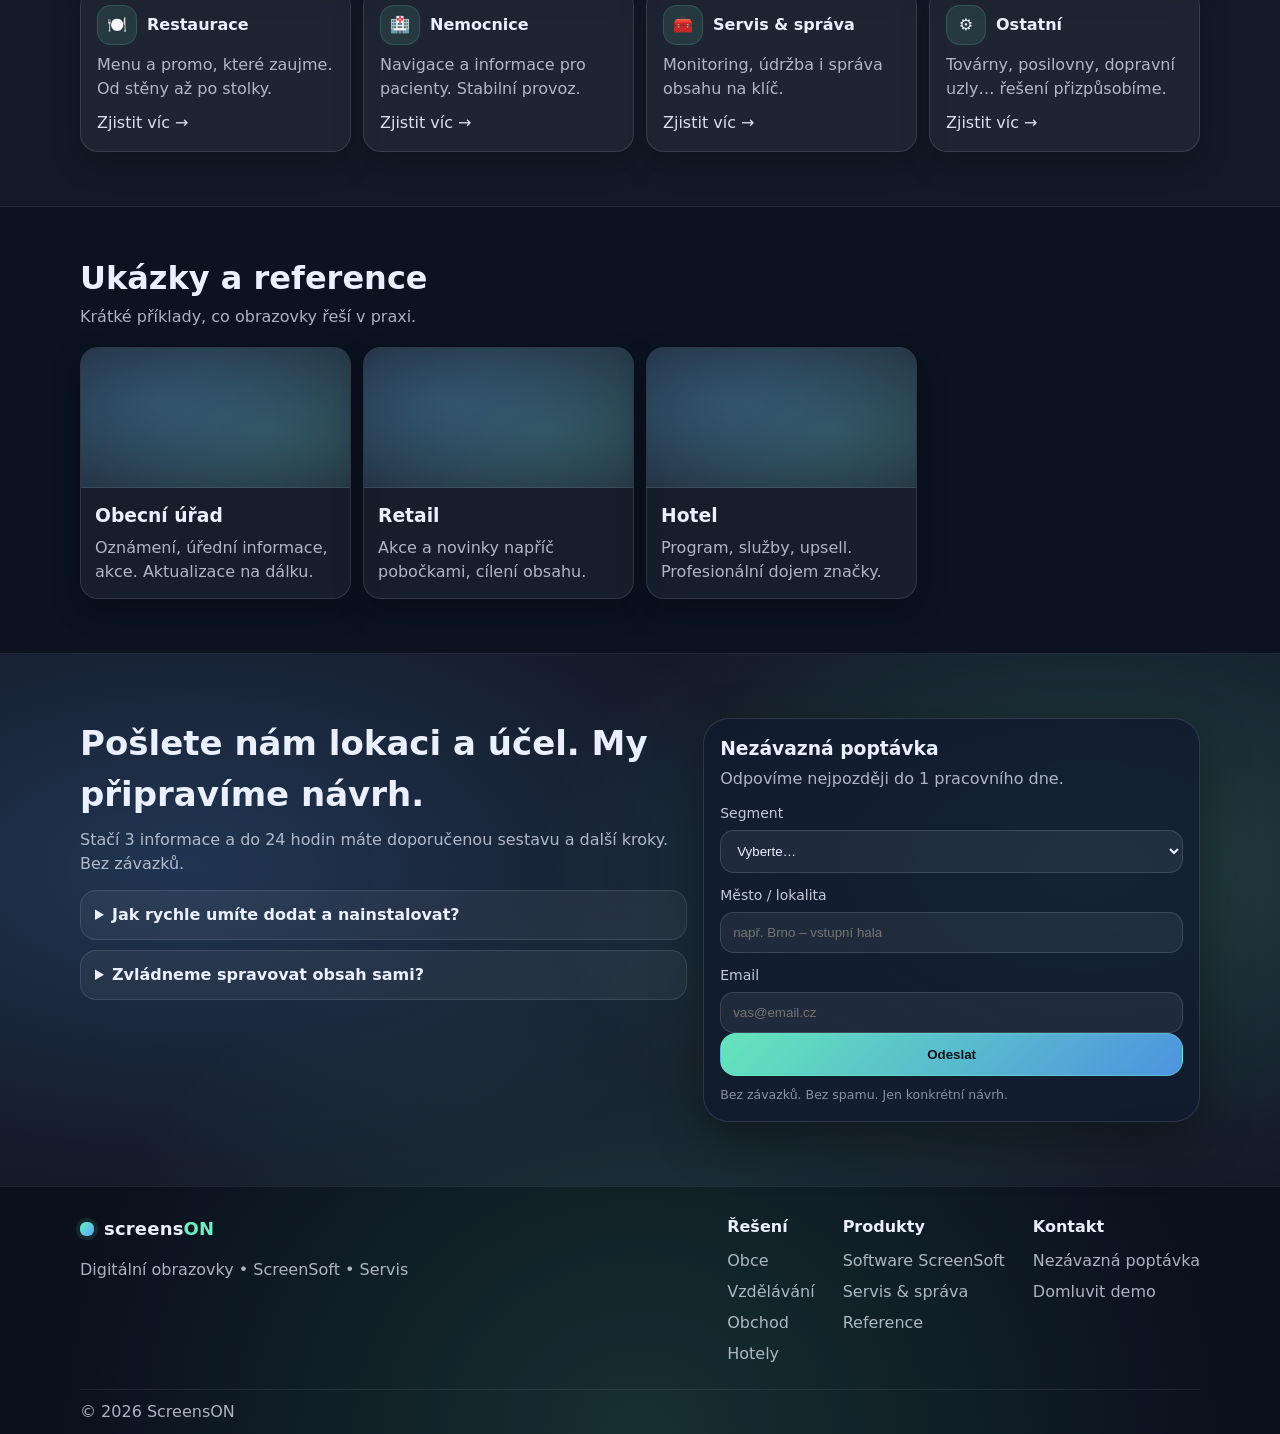
==== commit 57d418e0: "Zapracovat nový vizuální podklad a opravit strukturu webu" ====
--- a/index.html
+++ b/index.html
@@ -1,201 +1,183 @@
-<!DOCTYPE html>
+<!doctype html>
 <html lang="cs">
   <head>
-    <meta charset="UTF-8" />
+    <meta charset="utf-8" />
     <meta name="viewport" content="width=device-width, initial-scale=1" />
-    <title>ScreensON | Digitální obrazovky a správa obsahu ve ScreenSoftu</title>
     <meta
       name="description"
-      content="Dodáme obrazovky, software ScreenSoft a servis. Řešení pro obce, školy, obchod, hotely, restaurace i nemocnice."
+      content="ScreensON – digitální obrazovky, software ScreenSoft a servis. Řešení pro obce, školy, obchod, hotely, restaurace i nemocnice."
     />
+    <title>ScreensON | Digitální obrazovky + ScreenSoft + servis</title>
     <link rel="stylesheet" href="styles.css" />
-    <link rel="preconnect" href="https://fonts.googleapis.com" />
-    <link rel="preconnect" href="https://fonts.gstatic.com" crossorigin />
-    <link
-      href="https://fonts.googleapis.com/css2?family=Manrope:wght@400;500;600;700;800&display=swap"
-      rel="stylesheet"
-    />
   </head>
   <body>
+    <a class="skip" href="#main">Přeskočit na obsah</a>
+
     <header class="site-header">
-      <nav class="nav wrap">
-        <a class="logo" href="index.html">ScreensON</a>
-        <button class="burger" aria-label="Otevřít menu" aria-expanded="false">☰</button>
-        <div class="nav-links">
-          <div class="dropdown">
-            <button class="dropdown-toggle" aria-expanded="false">Řešení</button>
-            <div class="dropdown-menu">
-              <a href="obce.html">Obce</a>
-              <a href="vzdelavani.html">Vzdělávání</a>
-              <a href="obchod.html">Obchod</a>
-              <a href="hotely.html">Hotely</a>
-              <a href="restaurace.html">Restaurace</a>
-              <a href="nemocnice.html">Nemocnice</a>
-              <a href="ostatni.html">Ostatní</a>
-            </div>
+      <div class="container nav-wrap">
+        <a class="brand" href="index.html" aria-label="ScreensON domů">
+          <span class="brand-mark" aria-hidden="true"></span>
+          <span class="brand-text">screens<span>ON</span></span>
+        </a>
+
+        <input class="nav-toggle" type="checkbox" id="navToggle" aria-label="Otevřít menu" />
+        <label class="nav-burger" for="navToggle" aria-hidden="true">
+          <span></span><span></span><span></span>
+        </label>
+
+        <nav class="nav" aria-label="Hlavní navigace">
+          <ul class="nav-list">
+            <li class="nav-item has-dropdown">
+              <a class="nav-link" href="#reseni">Řešení</a>
+              <div class="dropdown" aria-label="Podmenu Řešení">
+                <a href="obce.html">Obce</a>
+                <a href="vzdelavani.html">Vzdělávání</a>
+                <a href="obchod.html">Obchod</a>
+                <a href="hotely.html">Hotely</a>
+                <a href="restaurace.html">Restaurace</a>
+                <a href="nemocnice.html">Nemocnice</a>
+                <a href="ostatni.html">Ostatní</a>
+              </div>
+            </li>
+            <li class="nav-item"><a class="nav-link" href="software.html">Software ScreenSoft</a></li>
+            <li class="nav-item"><a class="nav-link" href="servis-sprava.html">Servis &amp; správa</a></li>
+            <li class="nav-item"><a class="nav-link" href="#reference">Reference</a></li>
+            <li class="nav-item"><a class="nav-link" href="#kontakt">Kontakt</a></li>
+          </ul>
+
+          <div class="nav-cta">
+            <a class="btn btn-ghost login-link" href="https://my.screensoft.org" target="_blank" rel="noreferrer">Přihlášení do systému</a>
+            <a class="btn btn-primary" href="#kontakt">Domluvit demo</a>
           </div>
-          <a href="software.html">Software ScreenSoft</a>
-          <a href="servis-sprava.html">Servis &amp; správa</a>
-          <a href="#reference">Reference</a>
-          <a href="#kontakt">Kontakt</a>
-          <a class="button small" href="#kontakt">Nezávazná poptávka</a>
-        </div>
-        <a class="subtle-link" href="https://my.screensoft.org" target="_blank" rel="noreferrer">Přihlášení do systému</a>
-      </nav>
+        </nav>
+      </div>
     </header>
 
-    <main>
-      <section class="hero wrap section-grid">
-        <div>
-          <p class="eyebrow">ScreensON · HW + ScreenSoft + servis</p>
-          <h1>Digitální obrazovky, které prodávají a informují.</h1>
-          <p class="lead">
-            Dodáme obrazovku, nainstalujeme ji a postaráme se o provoz. Obsah spravujete jednoduše ve
-            ScreenSoftu – z jednoho místa pro všechny lokality.
-          </p>
-          <div class="actions">
-            <a class="button" href="#kontakt">Domluvit demo</a>
-            <a class="button ghost" href="#kontakt">Chci nabídku</a>
+    <main id="main">
+      <section class="hero">
+        <div class="container hero-grid">
+          <div class="hero-copy">
+            <p class="kicker">Digitální signage • Kiosky • Sítě poboček</p>
+            <h1>Digitální obrazovky, které prodávají a informují.</h1>
+            <p class="lead">
+              Dodáme obrazovku, nainstalujeme ji a postaráme se o provoz. Obsah spravujete jednoduše ve
+              <strong>ScreenSoftu</strong> – z jednoho místa pro všechny lokality.
+            </p>
+            <div class="hero-actions">
+              <a class="btn btn-primary btn-lg" href="#kontakt">Domluvit demo</a>
+              <a class="btn btn-ghost btn-lg" href="#kontakt">Nezávazná poptávka</a>
+            </div>
+            <ul class="hero-bullets">
+              <li>Instalace a spuštění bez starostí</li>
+              <li>Správa obsahu na pár kliknutí</li>
+              <li>Servis a dohled nad provozem</li>
+            </ul>
           </div>
-          <div class="benefits-inline">
-            <span>Instalace a spuštění bez starostí</span>
-            <span>Správa obsahu na pár kliknutí</span>
-            <span>Servis a dohled nad provozem</span>
-          </div>
-        </div>
-        <div class="device-mockup">
-          <div class="screen"></div>
-          <p>Ukázka obrazovky / 6–12s loop video</p>
-        </div>
-      </section>
 
-      <section class="wrap trust">
-        <h2>Funguje to v praxi. Každý den.</h2>
-        <div class="stats-grid">
-          <article><h3>600+</h3><p>aktivních instalací</p></article>
-          <article><h3>95%</h3><p>obnovených spoluprací</p></article>
-          <article><h3>24/7</h3><p>monitoring provozu</p></article>
-          <article><p>„Od jedné obrazovky až po síť poboček. Spolehlivě.“</p></article>
-        </div>
-      </section>
-
-      <section class="wrap section" id="pilire">
-        <h2>Kompletní řešení: obrazovky + software + servis</h2>
-        <div class="cards three">
-          <article class="card">
-            <h3>Obrazovky</h3>
-            <ul>
-              <li>Výběr formátu, jasu a umístění podle prostoru.</li>
-              <li>Instalace a spuštění bez komplikací.</li>
-            </ul>
-          </article>
-          <article class="card">
-            <h3>ScreenSoft</h3>
-            <ul>
-              <li>Správa kampaní, aplikací a obsahu pro 1 i 100 lokalit.</li>
-              <li>Plánování a cílení obsahu podle zařízení.</li>
-            </ul>
-          </article>
-          <article class="card">
-            <h3>Servis &amp; správa</h3>
-            <ul>
-              <li>Monitoring, hotline, pravidelná údržba.</li>
-              <li>Možnost kompletní správy obsahu na klíč.</li>
-            </ul>
-          </article>
-        </div>
-      </section>
-
-      <section class="wrap section" id="reseni">
-        <h2>Vyberte, pro co ScreensON využijete</h2>
-        <p class="section-lead">Každý segment má jiné cíle – my dodáme sestavu i obsahové šablony.</p>
-        <div class="cards solution-grid">
-          <a class="card" href="obce.html"><h3>Obce</h3><p>Informace občanům přehledně a kdykoliv aktuálně.</p><span>Zjistit víc</span></a>
-          <a class="card" href="vzdelavani.html"><h3>Vzdělávání</h3><p>Sdělení pro rodiče i hravý interaktivní obsah.</p><span>Zjistit víc</span></a>
-          <a class="card" href="obchod.html"><h3>Obchod</h3><p>Kampaně, katalogy a engagement na prodejně.</p><span>Zjistit víc</span></a>
-          <a class="card" href="hotely.html"><h3>Hotely</h3><p>Služby, navigace a upsell v lobby i na eventech.</p><span>Zjistit víc</span></a>
-          <a class="card" href="restaurace.html"><h3>Restaurace</h3><p>Menu a promo, které zaujme od vstupu po stůl.</p><span>Zjistit víc</span></a>
-          <a class="card" href="nemocnice.html"><h3>Nemocnice</h3><p>Navigace a informace pro pacienty bez stresu.</p><span>Zjistit víc</span></a>
-          <a class="card" href="servis-sprava.html"><h3>Servis / Správa</h3><p>Monitoring, pravidelná péče a reporting.</p><span>Zjistit víc</span></a>
-          <a class="card" href="ostatni.html"><h3>Ostatní</h3><p>Továrny, posilovny, dopravní uzly… řešení na míru.</p><span>Zjistit víc</span></a>
-        </div>
-      </section>
-
-      <section class="section alt">
-        <div class="wrap">
-          <h2>Od nápadu ke spuštěné obrazovce během pár kroků</h2>
-          <div class="steps">
-            <article><strong>1.</strong><p>Konzultace a návrh</p></article>
-            <article><strong>2.</strong><p>Instalace &amp; spuštění</p></article>
-            <article><strong>3.</strong><p>Obsah &amp; správa v ScreenSoft</p></article>
-            <article><strong>4.</strong><p>Servis a rozvoj</p></article>
+          <div class="hero-media" aria-label="Ukázka obrazovky">
+            <div class="device">
+              <div class="device-topbar"><span class="dot"></span><span class="dot"></span><span class="dot"></span></div>
+              <div class="device-screen">
+                <div class="mock-ui">
+                  <div class="mock-card"><div class="mock-title"></div><div class="mock-lines"><span></span><span></span><span></span></div></div>
+                  <div class="mock-card"><div class="mock-title"></div><div class="mock-lines"><span></span><span></span><span></span></div></div>
+                  <div class="mock-strip"><span></span><span></span><span></span><span></span></div>
+                </div>
+                <div class="glow" aria-hidden="true"></div>
+              </div>
+            </div>
+            <div class="media-note"><span class="badge">Live</span><span>Ukázka rozhraní / prezentace obsahu</span></div>
           </div>
         </div>
       </section>
 
-      <section class="wrap section teaser">
-        <h2>ScreenSoft pracuje ve 2 vrstvách obsahu</h2>
-        <p>
-          Prezentační vrstva běží pasivně (reklamy, oznámení), aplikační vrstva je interaktivní (menu,
-          dokumenty, ankety). Po nečinnosti se systém vrací zpět.
-        </p>
-        <a class="button" href="software.html">Prohlédnout ScreenSoft</a>
-      </section>
-
-      <section class="wrap section" id="reference">
-        <h2>Ukázky z praxe</h2>
-        <div class="carousel">
-          <article class="card"><h3>Město Beroun</h3><p>Rozcestníky a úřední informace na 65" ve vstupu.</p></article>
-          <article class="card"><h3>Retail park Alfa</h3><p>Promo kampaně s cílením dle prodejen.</p></article>
-          <article class="card"><h3>Hotel NEX</h3><p>Event wall 86" + digitální štítky sálů.</p></article>
+      <section class="proof">
+        <div class="container">
+          <div class="proof-head">
+            <h2>Funguje to v praxi. Každý den.</h2>
+            <p>Od jedné obrazovky až po síť poboček. Obsah řídíte centrálně a bezpečně.</p>
+          </div>
+          <div class="proof-row">
+            <div class="pill"><span class="pill-ico">✓</span><span>Rychlé nasazení</span></div>
+            <div class="pill"><span class="pill-ico">✓</span><span>Řízení kampaní a cílení</span></div>
+            <div class="pill"><span class="pill-ico">✓</span><span>Servis, výměny, dohled</span></div>
+          </div>
+          <div class="logo-row"><span class="logo-chip">Klient A</span><span class="logo-chip">Klient B</span><span class="logo-chip">Klient C</span><span class="logo-chip">Klient D</span></div>
         </div>
       </section>
 
-      <section class="section alt">
-        <div class="wrap">
-          <h2>Vyberte si, kolik práce chcete řešit</h2>
-          <div class="cards three">
-            <article class="card"><h3>Start</h3><p>1–2 obrazovky, základní nastavení, rychlé spuštění.</p></article>
-            <article class="card"><h3>Pro</h3><p>Více lokalit, cílení obsahu, pokročilé kampaně.</p></article>
-            <article class="card"><h3>Full Service</h3><p>Monitoring, servis i správa obsahu na klíč.</p></article>
+      <section class="section">
+        <div class="container">
+          <div class="section-head"><h2>Kompletní řešení: obrazovky + software + servis</h2><p>Jeden partner od návrhu po provoz.</p></div>
+          <div class="grid3">
+            <article class="card"><div class="card-ico">📺</div><h3>Obrazovky</h3><p>Vybereme vhodný formát, jas i umístění. Dodáme a nainstalujeme.</p></article>
+            <article class="card"><div class="card-ico">🧠</div><h3>Software ScreenSoft</h3><p>Správa kampaní, aplikací a obsahu – pro jednu i desítky lokalit.</p></article>
+            <article class="card"><div class="card-ico">🛠️</div><h3>Servis &amp; správa</h3><p>Monitoring, údržba, výjezdy i správa obsahu na klíč.</p></article>
           </div>
-          <a class="button" href="#kontakt">Získat nabídku</a>
         </div>
       </section>
 
-      <section class="wrap section faq">
-        <h2>FAQ</h2>
-        <details><summary>Jak rychle umíte dodat a nainstalovat?</summary><p>Typicky 2–4 týdny dle složitosti projektu.</p></details>
-        <details><summary>Zvládneme spravovat obsah sami?</summary><p>Ano, ScreenSoft je navržený i pro běžné uživatele.</p></details>
-        <details><summary>Kolik lokalit můžeme mít pod jedním účtem?</summary><p>Od jedné po desítky lokalit s oddělenými právy.</p></details>
-        <details><summary>Co když se obrazovka porouchá?</summary><p>Řešíme hotline, monitoring a servisní zásah dle balíčku.</p></details>
-        <details><summary>Umíte i interaktivní režim?</summary><p>Ano, včetně návratu do prezentační smyčky po nečinnosti.</p></details>
-        <details><summary>Je možné řešit reklamu i komerční pronájmy?</summary><p>Ano, kampaně lze rozdělit na komerční i nekomerční obsah.</p></details>
+      <section class="section section-soft" id="reseni">
+        <div class="container">
+          <div class="section-head"><h2>Vyberte, pro co ScreensON využijete</h2><p>Každý segment má jiné cíle – dodáme vhodnou sestavu i obsah.</p></div>
+          <div class="grid-cards">
+            <a class="tile" href="obce.html"><div class="tile-top"><span class="tile-ico">🏛️</span><span class="tile-title">Obce</span></div><p>Informace občanům přehledně a kdykoliv aktuálně.</p><span class="tile-cta">Zjistit víc →</span></a>
+            <a class="tile" href="vzdelavani.html"><div class="tile-top"><span class="tile-ico">🎓</span><span class="tile-title">Vzdělávání</span></div><p>Sdělení pro rodiče i hravý interaktivní obsah.</p><span class="tile-cta">Zjistit víc →</span></a>
+            <a class="tile" href="obchod.html"><div class="tile-top"><span class="tile-ico">🛍️</span><span class="tile-title">Obchod</span></div><p>Kampaně, katalogy, interakce. Obsah měníte na dálku.</p><span class="tile-cta">Zjistit víc →</span></a>
+            <a class="tile" href="hotely.html"><div class="tile-top"><span class="tile-ico">🏨</span><span class="tile-title">Hotely</span></div><p>Služby, navigace a upsell v lobby i na eventech.</p><span class="tile-cta">Zjistit víc →</span></a>
+            <a class="tile" href="restaurace.html"><div class="tile-top"><span class="tile-ico">🍽️</span><span class="tile-title">Restaurace</span></div><p>Menu a promo, které zaujme. Od stěny až po stolky.</p><span class="tile-cta">Zjistit víc →</span></a>
+            <a class="tile" href="nemocnice.html"><div class="tile-top"><span class="tile-ico">🏥</span><span class="tile-title">Nemocnice</span></div><p>Navigace a informace pro pacienty. Stabilní provoz.</p><span class="tile-cta">Zjistit víc →</span></a>
+            <a class="tile" href="servis-sprava.html"><div class="tile-top"><span class="tile-ico">🧰</span><span class="tile-title">Servis &amp; správa</span></div><p>Monitoring, údržba i správa obsahu na klíč.</p><span class="tile-cta">Zjistit víc →</span></a>
+            <a class="tile" href="ostatni.html"><div class="tile-top"><span class="tile-ico">⚙️</span><span class="tile-title">Ostatní</span></div><p>Továrny, posilovny, dopravní uzly… řešení přizpůsobíme.</p><span class="tile-cta">Zjistit víc →</span></a>
+          </div>
+        </div>
       </section>
 
-      <section class="final-cta" id="kontakt">
-        <div class="wrap section-grid">
-          <div>
-            <h2>Pošlete nám lokalitu / účel / rozměr – připravíme návrh řešení.</h2>
-            <p>Stačí 3 informace a do 24 hodin máte doporučenou sestavu a další kroky.</p>
+      <section class="section" id="reference">
+        <div class="container">
+          <div class="section-head"><h2>Ukázky a reference</h2><p>Krátké příklady, co obrazovky řeší v praxi.</p></div>
+          <div class="grid-cards">
+            <article class="ref"><div class="ref-img"></div><div class="ref-body"><h3>Obecní úřad</h3><p>Oznámení, úřední informace, akce. Aktualizace na dálku.</p></div></article>
+            <article class="ref"><div class="ref-img"></div><div class="ref-body"><h3>Retail</h3><p>Akce a novinky napříč pobočkami, cílení obsahu.</p></div></article>
+            <article class="ref"><div class="ref-img"></div><div class="ref-body"><h3>Hotel</h3><p>Program, služby, upsell. Profesionální dojem značky.</p></div></article>
           </div>
-          <form class="mini-form">
-            <label>Segment<input type="text" placeholder="Obec / obchod / hotel" /></label>
-            <label>Město<input type="text" placeholder="Praha" /></label>
-            <label>Kontakt<input type="text" placeholder="E-mail nebo telefon" /></label>
-            <button class="button" type="submit">Nezávazná poptávka</button>
+        </div>
+      </section>
+
+      <section class="final" id="kontakt">
+        <div class="container final-grid">
+          <div class="final-copy">
+            <h2>Pošlete nám lokaci a účel. My připravíme návrh.</h2>
+            <p>Stačí 3 informace a do 24 hodin máte doporučenou sestavu a další kroky. Bez závazků.</p>
+            <div class="mini-faq">
+              <details><summary>Jak rychle umíte dodat a nainstalovat?</summary><p>Obvykle 2–4 týdny podle typu řešení a lokality.</p></details>
+              <details><summary>Zvládneme spravovat obsah sami?</summary><p>Ano. ScreenSoft je navržený pro běžné uživatele, nebo to převezmeme za vás.</p></details>
+            </div>
+          </div>
+          <form class="form" action="#" method="post">
+            <div class="form-head"><h3>Nezávazná poptávka</h3><p>Odpovíme nejpozději do 1 pracovního dne.</p></div>
+            <label class="field"><span>Segment</span><select required><option value="" selected disabled>Vyberte…</option><option>Obce</option><option>Vzdělávání</option><option>Obchod</option><option>Hotely</option><option>Restaurace</option><option>Nemocnice</option><option>Ostatní</option></select></label>
+            <label class="field"><span>Město / lokalita</span><input type="text" placeholder="např. Brno – vstupní hala" required /></label>
+            <label class="field"><span>Email</span><input type="email" placeholder="vas@email.cz" required /></label>
+            <button class="btn btn-primary btn-lg full" type="submit">Odeslat</button>
             <p class="form-note">Bez závazků. Bez spamu. Jen konkrétní návrh.</p>
           </form>
         </div>
       </section>
     </main>
 
-    <footer class="footer wrap">
-      <p>© 2026 ScreensON</p>
-      <div><a href="software.html">ScreenSoft</a> · <a href="servis-sprava.html">Servis</a> · <a href="#kontakt">Kontakt</a></div>
+    <footer class="footer">
+      <div class="container footer-grid">
+        <div><div class="brand footer-brand"><span class="brand-mark"></span><span class="brand-text">screens<span>ON</span></span></div><p class="muted">Digitální obrazovky • ScreenSoft • Servis</p></div>
+        <div class="footer-cols">
+          <div class="footer-col"><h4>Řešení</h4><a href="obce.html">Obce</a><a href="vzdelavani.html">Vzdělávání</a><a href="obchod.html">Obchod</a><a href="hotely.html">Hotely</a></div>
+          <div class="footer-col"><h4>Produkty</h4><a href="software.html">Software ScreenSoft</a><a href="servis-sprava.html">Servis & správa</a><a href="#reference">Reference</a></div>
+          <div class="footer-col"><h4>Kontakt</h4><a href="#kontakt">Nezávazná poptávka</a><a href="#kontakt">Domluvit demo</a></div>
+        </div>
+      </div>
+      <div class="container footer-bottom"><span class="muted">© <span id="year"></span> ScreensON</span></div>
     </footer>
 
-    <a class="sticky-mini-cta" href="#kontakt">Chci návrh řešení</a>
     <script src="app.js"></script>
   </body>
 </html>
--- a/styles.css
+++ b/styles.css
@@ -1,133 +1,167 @@
-:root {
-  --bg: #f7f9ff;
-  --surface: #ffffff;
-  --text: #10213e;
-  --muted: #5e6f8f;
-  --primary: #2563ff;
-  --secondary: #11b8c9;
-  --accent: #7c3aed;
-  --radius: 22px;
-  --shadow: 0 18px 40px rgba(16, 33, 62, 0.1);
+:root{
+  --bg: #0b1220;
+  --surface: rgba(255,255,255,.06);
+  --surface-2: rgba(255,255,255,.10);
+  --text: #eaf0ff;
+  --muted: rgba(234,240,255,.72);
+  --line: rgba(234,240,255,.16);
+  --brand: #69f0c2;
+  --brand-2: #59a8ff;
+  --accent: #8a7dff;
+  --shadow: 0 18px 50px rgba(0,0,0,.35);
+  --shadow-soft: 0 12px 30px rgba(0,0,0,.22);
+  --radius: 18px;
+  --radius-lg: 26px;
+  --container: 1120px;
 }
 
-* { box-sizing: border-box; margin: 0; padding: 0; }
-body {
-  font-family: "Manrope", system-ui, sans-serif;
-  color: var(--text);
-  background: radial-gradient(circle at 15% 10%, rgba(37, 99, 255, 0.12), transparent 30%),
-    radial-gradient(circle at 85% 15%, rgba(17, 184, 201, 0.12), transparent 30%),
-    var(--bg);
-  line-height: 1.6;
-}
-a { text-decoration: none; color: inherit; }
-.wrap { width: min(1160px, 92%); margin: 0 auto; }
-
-.site-header {
-  position: sticky; top: 0; z-index: 30;
-  backdrop-filter: blur(12px);
-  background: rgba(247, 249, 255, 0.86);
-  border-bottom: 1px solid rgba(16, 33, 62, 0.08);
-}
-.nav { display: flex; align-items: center; gap: 18px; padding: 14px 0; }
-.logo { font-size: 1.4rem; font-weight: 800; letter-spacing: -0.02em; }
-.nav-links { margin-left: auto; display: flex; align-items: center; gap: 16px; font-weight: 600; color: var(--muted); }
-.subtle-link { font-size: 0.85rem; color: var(--muted); }
-
-.dropdown { position: relative; }
-.dropdown-toggle { border: 0; background: transparent; font: inherit; color: inherit; cursor: pointer; font-weight: 700; }
-.dropdown-menu {
-  position: absolute; top: 130%; left: 0; min-width: 220px;
-  background: var(--surface); border-radius: 14px; box-shadow: var(--shadow);
-  border: 1px solid rgba(16,33,62,.08); display: none; padding: 8px;
-}
-.dropdown.open .dropdown-menu { display: grid; gap: 4px; }
-.dropdown-menu a { padding: 8px 10px; border-radius: 10px; }
-.dropdown-menu a:hover { background: rgba(37, 99, 255, 0.08); }
-
-.button {
-  display: inline-flex; align-items: center; justify-content: center;
-  border: 0; border-radius: 999px; padding: 12px 20px;
-  background: linear-gradient(135deg, var(--primary), var(--accent)); color: #fff;
-  font-weight: 700; cursor: pointer;
-}
-.button.small { padding: 9px 16px; font-size: .9rem; }
-.button.ghost { background: transparent; color: var(--primary); border: 1px solid rgba(37,99,255,.3); }
-
-.hero { padding: 64px 0 44px; }
-.section-grid { display: grid; grid-template-columns: 1.1fr .9fr; gap: 28px; align-items: center; }
-.eyebrow { text-transform: uppercase; letter-spacing: .14em; color: var(--primary); font-size: .82rem; font-weight: 800; }
-h1 { font-size: clamp(2rem, 4.3vw, 3.6rem); line-height: 1.1; margin: 12px 0; }
-h2 { font-size: clamp(1.6rem, 3vw, 2.5rem); line-height: 1.2; margin-bottom: 12px; }
-.lead, .section-lead { color: var(--muted); max-width: 70ch; }
-.actions { margin-top: 20px; display: flex; flex-wrap: wrap; gap: 12px; }
-.benefits-inline { margin-top: 20px; display: flex; flex-wrap: wrap; gap: 10px; }
-.benefits-inline span, .pill {
-  background: rgba(17, 184, 201, 0.14); color: #0f5c67; padding: 8px 12px;
-  border-radius: 999px; font-size: .88rem; font-weight: 700;
+@media (prefers-reduced-motion: reduce){
+  *{ scroll-behavior:auto !important; transition:none !important; animation:none !important; }
 }
 
-.device-mockup {
-  background: #0d1a33; border-radius: 24px; padding: 18px; color: #c8dbff;
-  box-shadow: var(--shadow);
+*{ box-sizing: border-box; }
+html{ scroll-behavior: smooth; }
+body{
+  margin:0;
+  font-family: ui-sans-serif, system-ui, -apple-system, Segoe UI, Roboto, Arial, "Apple Color Emoji","Segoe UI Emoji";
+  background: radial-gradient(1200px 700px at 15% 0%, rgba(89,168,255,.28), transparent 55%),
+              radial-gradient(900px 700px at 85% 10%, rgba(138,125,255,.25), transparent 60%),
+              radial-gradient(1000px 900px at 50% 100%, rgba(105,240,194,.16), transparent 60%),
+              var(--bg);
+  color: var(--text);
+  line-height: 1.5;
 }
-.screen {
-  width: 100%; aspect-ratio: 16/10; border-radius: 14px;
-  background: linear-gradient(135deg, rgba(37,99,255,.7), rgba(17,184,201,.7), rgba(124,58,237,.75));
+
+a{ color: inherit; text-decoration: none; }
+.container{ width: min(var(--container), calc(100% - 40px)); margin-inline: auto; }
+
+.skip{ position:absolute; left:-999px; top:10px; padding:10px 14px; border-radius:10px; background:#111a2f; border:1px solid var(--line); }
+.skip:focus{ left:14px; z-index:9999; }
+
+.site-header{ position:sticky; top:0; z-index:1000; backdrop-filter:blur(14px); background:rgba(11,18,32,.65); border-bottom:1px solid rgba(234,240,255,.10); }
+.nav-wrap{ display:flex; align-items:center; justify-content:space-between; gap:18px; padding:14px 0; }
+.brand{ display:flex; align-items:center; gap:10px; font-weight:800; letter-spacing:.2px; }
+.brand-mark{ width:14px; height:14px; border-radius:6px; background:linear-gradient(135deg,var(--brand),var(--brand-2)); box-shadow:0 0 0 4px rgba(105,240,194,.10); }
+.brand-text{ font-size:18px; }
+.brand-text span{ color:var(--brand); }
+
+.nav-toggle{ display:none; }
+.nav-burger{ display:none; width:44px; height:44px; border-radius:14px; border:1px solid rgba(234,240,255,.16); background:rgba(255,255,255,.06); place-items:center; cursor:pointer; }
+.nav-burger span{ display:block; width:18px; height:2px; background:rgba(234,240,255,.85); border-radius:2px; margin:3px 0; }
+
+.nav{ display:flex; align-items:center; gap:18px; }
+.nav-list{ list-style:none; display:flex; align-items:center; gap:12px; padding:0; margin:0; }
+.nav-link{ padding:10px 12px; border-radius:12px; color:rgba(234,240,255,.84); }
+.nav-link:hover{ background:rgba(255,255,255,.06); color:var(--text); }
+.nav-item{ position:relative; }
+.has-dropdown:hover .dropdown{ opacity:1; transform:translateY(0); pointer-events:auto; }
+.dropdown{ position:absolute; top:44px; left:0; width:230px; padding:10px; border-radius:16px; background:rgba(17,26,47,.95); border:1px solid rgba(234,240,255,.12); box-shadow:var(--shadow-soft); opacity:0; transform:translateY(-6px); pointer-events:none; transition:.2s ease; }
+.dropdown a{ display:block; padding:10px; border-radius:12px; color:rgba(234,240,255,.86); }
+.dropdown a:hover{ background:rgba(255,255,255,.06); }
+.nav-cta{ display:flex; align-items:center; gap:10px; }
+.login-link{ font-size: .88rem; opacity: .82; }
+
+@media (max-width: 940px){
+  .nav-burger{ display:grid; }
+  .nav{ position:absolute; left:0; right:0; top:70px; margin:0 auto; width:min(var(--container), calc(100% - 20px)); border-radius:18px; padding:14px; background:rgba(17,26,47,.96); border:1px solid rgba(234,240,255,.12); box-shadow:var(--shadow); display:none; flex-direction:column; align-items:stretch; gap:10px; }
+  .nav-list{ flex-direction:column; align-items:stretch; gap:6px; }
+  .nav-cta{ flex-direction:column; align-items:stretch; }
+  .dropdown{ position:static; width:auto; opacity:1; transform:none; pointer-events:auto; background:rgba(255,255,255,.04); border:1px solid rgba(234,240,255,.10); margin-top:6px; }
+  .has-dropdown:hover .dropdown{ opacity:1; }
+  .nav-toggle:checked ~ .nav{ display:flex; }
 }
-.section { padding: 52px 0; }
-.alt { background: #eef3ff; }
 
-.cards { display: grid; gap: 18px; }
-.cards.three { grid-template-columns: repeat(3, minmax(0,1fr)); }
-.solution-grid { grid-template-columns: repeat(4, minmax(0,1fr)); margin-top: 18px; }
-.card {
-  background: var(--surface); border-radius: var(--radius); box-shadow: var(--shadow);
-  padding: 20px; display: grid; gap: 8px;
-}
-.card p, .card li { color: var(--muted); }
-.card span { color: var(--primary); font-weight: 700; }
+.btn{ display:inline-flex; align-items:center; justify-content:center; gap:8px; padding:10px 14px; border-radius:14px; border:1px solid rgba(234,240,255,.16); background:rgba(255,255,255,.06); color:var(--text); font-weight:650; transition: transform .12s ease, background .12s ease, border-color .12s ease; }
+.btn:hover{ transform:translateY(-1px); background:rgba(255,255,255,.08); border-color:rgba(234,240,255,.22); }
+.btn-primary{ border-color:rgba(105,240,194,.38); background:linear-gradient(135deg, rgba(105,240,194,.95), rgba(89,168,255,.85)); color:#06131a; }
+.btn-ghost{ background:rgba(255,255,255,.05); }
+.btn-lg{ padding:13px 16px; border-radius:16px; }
+.full{ width:100%; }
 
-.trust { padding-bottom: 22px; }
-.stats-grid { display: grid; grid-template-columns: repeat(4, minmax(0,1fr)); gap: 12px; }
-.stats-grid article { background: #fff; border-radius: 14px; padding: 16px; box-shadow: var(--shadow); }
-.steps { display: grid; grid-template-columns: repeat(4, minmax(0,1fr)); gap: 10px; }
-.steps article { background: #fff; border-radius: 16px; padding: 14px; box-shadow: var(--shadow); }
+.hero{ padding:56px 0 26px; }
+.hero-grid{ display:grid; grid-template-columns:1.1fr .9fr; align-items:center; gap:28px; }
+.kicker{ display:inline-flex; padding:6px 10px; border-radius:999px; border:1px solid rgba(234,240,255,.14); background:rgba(255,255,255,.06); color:rgba(234,240,255,.82); font-size:13px; margin:0 0 12px; }
+.hero h1{ font-size:clamp(30px,4vw,48px); line-height:1.08; margin:0 0 12px; }
+.lead{ color:rgba(234,240,255,.78); font-size:clamp(15px,1.4vw,18px); margin:0 0 18px; }
+.hero-actions{ display:flex; gap:10px; flex-wrap:wrap; margin-bottom:16px; }
+.hero-bullets{ margin:0; padding-left:18px; color:rgba(234,240,255,.78); }
+.hero-bullets li{ margin:6px 0; }
+.hero-media{ display:flex; flex-direction:column; gap:12px; }
+.device{ border-radius:var(--radius-lg); border:1px solid rgba(234,240,255,.14); background:rgba(255,255,255,.05); box-shadow:var(--shadow); overflow:hidden; }
+.device-topbar{ display:flex; gap:7px; padding:12px 14px; border-bottom:1px solid rgba(234,240,255,.10); background:rgba(0,0,0,.18); }
+.dot{ width:8px; height:8px; border-radius:50%; background:rgba(234,240,255,.25); }
+.device-screen{ position:relative; padding:18px; min-height:300px; background:radial-gradient(700px 420px at 30% 20%, rgba(89,168,255,.22), transparent 55%), radial-gradient(600px 460px at 70% 50%, rgba(105,240,194,.18), transparent 60%), rgba(255,255,255,.02); }
+.mock-ui{ display:grid; gap:12px; }
+.mock-card{ border-radius:16px; border:1px solid rgba(234,240,255,.12); background:rgba(255,255,255,.05); padding:14px; }
+.mock-title{ width:52%; height:10px; border-radius:999px; background:rgba(234,240,255,.22); margin-bottom:10px; }
+.mock-lines span{ display:block; height:8px; border-radius:999px; background:rgba(234,240,255,.16); margin:8px 0; }
+.mock-lines span:nth-child(2){ width:92%; }
+.mock-lines span:nth-child(3){ width:70%; }
+.mock-strip{ display:flex; gap:10px; }
+.mock-strip span{ flex:1; height:46px; border-radius:16px; border:1px solid rgba(234,240,255,.10); background:rgba(255,255,255,.04); }
+.glow{ position:absolute; inset:-60px -60px auto auto; width:180px; height:180px; background:radial-gradient(circle at 30% 30%, rgba(105,240,194,.40), transparent 60%); filter:blur(10px); pointer-events:none; }
+.media-note{ display:flex; align-items:center; gap:10px; color:rgba(234,240,255,.74); font-size:14px; }
+.badge{ display:inline-flex; align-items:center; padding:4px 10px; border-radius:999px; border:1px solid rgba(105,240,194,.30); background:rgba(105,240,194,.12); color:rgba(234,240,255,.92); font-weight:650; }
 
-.pill-row { display: flex; flex-wrap: wrap; gap: 10px; margin-top: 10px; }
-.carousel { display: grid; grid-template-columns: repeat(3, minmax(0,1fr)); gap: 14px; }
-.faq { display: grid; gap: 10px; }
-details { background: #fff; border-radius: 14px; padding: 12px 14px; box-shadow: var(--shadow); }
-summary { cursor: pointer; font-weight: 700; }
+@media (max-width: 940px){ .hero-grid{ grid-template-columns:1fr; } .device-screen{ min-height:260px; } }
 
-.final-cta {
-  padding: 56px 0;
-  background: linear-gradient(130deg, #12254a, #1f5cf6, #08a7b7);
-  color: #fff;
-}
-.mini-form { background: #fff; color: var(--text); padding: 18px; border-radius: 16px; display: grid; gap: 10px; }
-.mini-form input { width: 100%; padding: 10px 11px; border-radius: 10px; border: 1px solid rgba(16,33,62,.15); }
-.form-note { font-size: .85rem; color: var(--muted); }
+.section{ padding:54px 0; }
+.section-soft{ background:rgba(255,255,255,.03); border-top:1px solid rgba(234,240,255,.08); border-bottom:1px solid rgba(234,240,255,.08); }
+.section-head{ display:flex; flex-direction:column; gap:8px; margin-bottom:18px; }
+.section-head h2{ margin:0; font-size:clamp(22px,2.5vw,32px); line-height:1.12; }
+.section-head p{ margin:0; color:var(--muted); max-width:72ch; }
+.proof{ padding:10px 0 26px; }
+.proof-head h2{ margin:0 0 6px; font-size:22px; }
+.proof-head p{ margin:0; color:var(--muted); }
+.proof-row{ display:flex; gap:10px; flex-wrap:wrap; margin-top:14px; }
+.pill{ display:flex; align-items:center; gap:10px; padding:10px 12px; border-radius:999px; border:1px solid rgba(234,240,255,.12); background:rgba(255,255,255,.05); color:rgba(234,240,255,.84); }
+.pill-ico{ width:22px; height:22px; border-radius:50%; display:grid; place-items:center; background:rgba(105,240,194,.16); border:1px solid rgba(105,240,194,.22); }
+.logo-row{ display:flex; gap:10px; flex-wrap:wrap; margin-top:14px; }
+.logo-chip{ padding:10px 12px; border-radius:16px; border:1px solid rgba(234,240,255,.10); background:rgba(255,255,255,.04); color:rgba(234,240,255,.70); }
+.grid3{ display:grid; grid-template-columns:repeat(3,1fr); gap:14px; }
+.card{ border-radius:var(--radius); border:1px solid rgba(234,240,255,.12); background:rgba(255,255,255,.05); box-shadow:var(--shadow-soft); padding:18px; }
+.card h3{ margin:10px 0 6px; }
+.card p{ margin:0 0 10px; color:var(--muted); }
+.card-ico{ width:44px; height:44px; border-radius:16px; display:grid; place-items:center; background:rgba(255,255,255,.06); border:1px solid rgba(234,240,255,.12); }
+.grid-cards{ display:grid; grid-template-columns:repeat(4,1fr); gap:12px; }
+.tile{ border-radius:var(--radius); border:1px solid rgba(234,240,255,.12); background:rgba(255,255,255,.05); box-shadow:var(--shadow-soft); padding:16px; transition:transform .12s ease, border-color .12s ease, background .12s ease; }
+.tile:hover{ transform:translateY(-2px); border-color:rgba(105,240,194,.22); background:rgba(255,255,255,.06); }
+.tile-top{ display:flex; align-items:center; gap:10px; margin-bottom:8px; }
+.tile-ico{ width:40px; height:40px; border-radius:14px; display:grid; place-items:center; background:rgba(105,240,194,.10); border:1px solid rgba(105,240,194,.16); }
+.tile-title{ font-weight:800; }
+.tile p{ margin:0 0 10px; color:var(--muted); }
+.tile-cta{ color:rgba(234,240,255,.92); }
+.ref{ border-radius:var(--radius); border:1px solid rgba(234,240,255,.12); background:rgba(255,255,255,.05); box-shadow:var(--shadow-soft); overflow:hidden; }
+.ref-img{ height:140px; background: radial-gradient(500px 220px at 30% 40%, rgba(89,168,255,.24), transparent 60%), radial-gradient(460px 220px at 70% 60%, rgba(105,240,194,.18), transparent 60%), rgba(255,255,255,.03); border-bottom:1px solid rgba(234,240,255,.10); }
+.ref-body{ padding:14px; }
+.ref-body h3{ margin:0 0 6px; }
+.ref-body p{ margin:0; color:var(--muted); }
 
-.footer { padding: 24px 0 40px; display: flex; justify-content: space-between; gap: 12px; color: var(--muted); }
-.sticky-mini-cta {
-  position: fixed; right: 16px; bottom: 16px; z-index: 20;
-  background: #fff; border: 1px solid rgba(16,33,62,.14); border-radius: 999px; padding: 10px 14px;
-  box-shadow: var(--shadow); font-weight: 700;
-}
-.plain-list { padding-left: 18px; display: grid; gap: 6px; }
+.final{ padding:64px 0; background: radial-gradient(1100px 600px at 15% 40%, rgba(89,168,255,.20), transparent 55%), radial-gradient(1000px 600px at 85% 40%, rgba(105,240,194,.18), transparent 55%), rgba(255,255,255,.03); border-top:1px solid rgba(234,240,255,.08); }
+.final-grid{ display:grid; grid-template-columns:1.1fr .9fr; gap:16px; align-items:start; }
+.final-copy h2{ margin:0 0 8px; font-size:clamp(22px,2.8vw,34px); }
+.final-copy p{ margin:0 0 14px; color:var(--muted); }
+.mini-faq details{ border-radius:16px; border:1px solid rgba(234,240,255,.12); background:rgba(255,255,255,.05); padding:12px 14px; margin:10px 0; }
+.mini-faq summary{ cursor:pointer; font-weight:750; }
+.mini-faq p{ margin:10px 0 0; color:var(--muted); }
+.form{ border-radius:var(--radius-lg); border:1px solid rgba(234,240,255,.12); background:rgba(17,26,47,.75); box-shadow:var(--shadow); padding:16px; }
+.form-head h3{ margin:0; }
+.form-head p{ margin:4px 0 0; color:var(--muted); }
+.field{ display:flex; flex-direction:column; gap:6px; margin-top:12px; }
+.field span{ color:rgba(234,240,255,.82); font-size:14px; }
+input, select, textarea{ width:100%; padding:12px; border-radius:14px; border:1px solid rgba(234,240,255,.14); background:rgba(255,255,255,.06); color:var(--text); }
+input:focus, select:focus, textarea:focus{ border-color:rgba(105,240,194,.35); box-shadow:0 0 0 4px rgba(105,240,194,.10); outline:none; }
+.form-note{ margin:10px 0 0; color:rgba(234,240,255,.55); font-size:12.5px; }
 
-.burger { display: none; border: 0; background: #fff; border-radius: 10px; padding: 8px 11px; }
-@media (max-width: 960px) {
-  .section-grid, .cards.three, .solution-grid, .stats-grid, .steps, .carousel { grid-template-columns: 1fr 1fr; }
-  .subtle-link { display: none; }
-}
-@media (max-width: 740px) {
-  .burger { display: block; margin-left: auto; }
-  .nav-links {
-    display: none; position: absolute; left: 4%; right: 4%; top: 66px; z-index: 10;
-    background: #fff; border-radius: 14px; padding: 14px; box-shadow: var(--shadow);
-    flex-direction: column; align-items: flex-start;
-  }
-  .nav-links.open { display: flex; }
-  .section-grid, .cards.three, .solution-grid, .stats-grid, .steps, .carousel { grid-template-columns: 1fr; }
-}
+.footer{ padding:28px 0 10px; border-top:1px solid rgba(234,240,255,.08); background:rgba(0,0,0,.12); }
+.footer-grid{ display:flex; align-items:flex-start; justify-content:space-between; gap:16px; flex-wrap:wrap; }
+.footer-brand{ margin-bottom:8px; }
+.footer-cols{ display:flex; gap:28px; flex-wrap:wrap; }
+.footer-col h4{ margin:0 0 10px; }
+.footer-col a{ display:block; color:rgba(234,240,255,.72); margin:7px 0; }
+.footer-bottom{ margin-top:16px; padding-top:10px; border-top:1px solid rgba(234,240,255,.08); }
+.muted{ color:var(--muted); }
+
+@media (max-width: 1000px){ .grid-cards{ grid-template-columns:repeat(2,1fr); } }
+@media (max-width: 940px){ .grid3, .final-grid{ grid-template-columns:1fr; } }
+@media (max-width: 560px){ .grid-cards{ grid-template-columns:1fr; } }
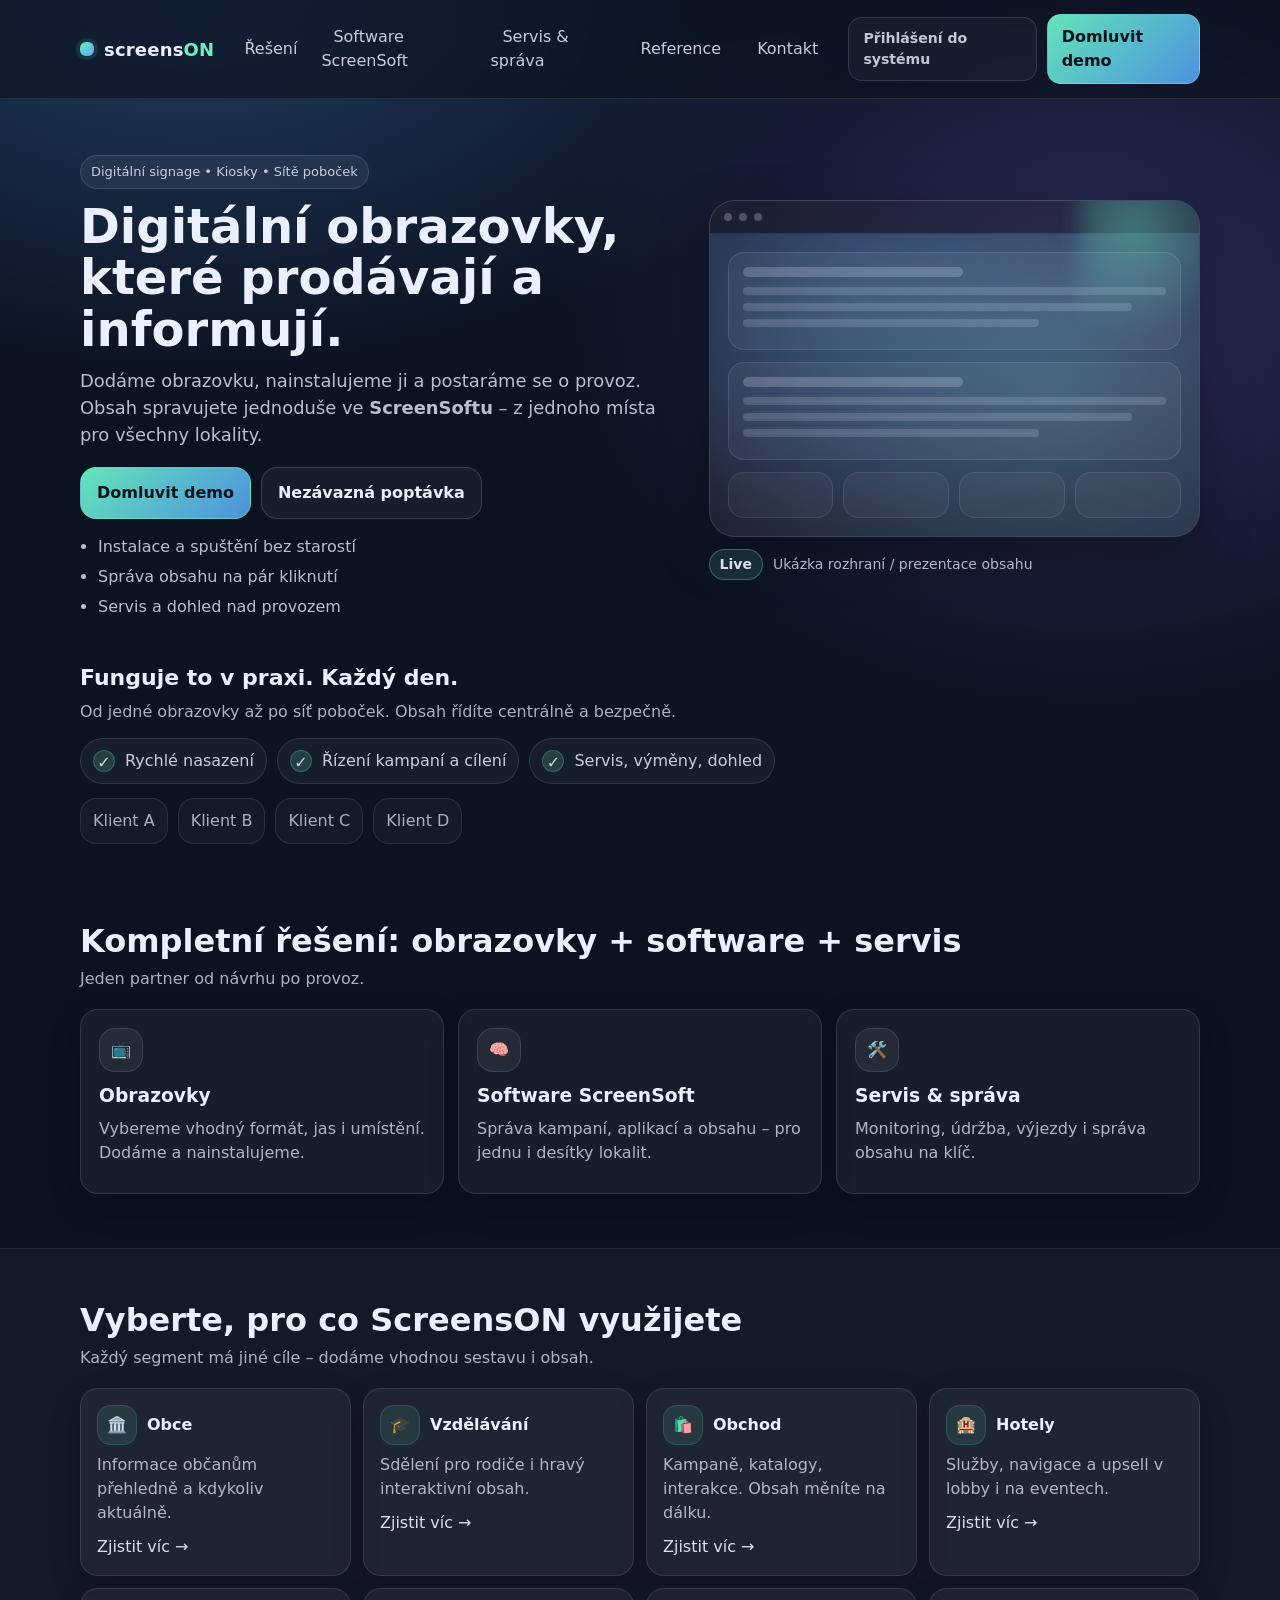
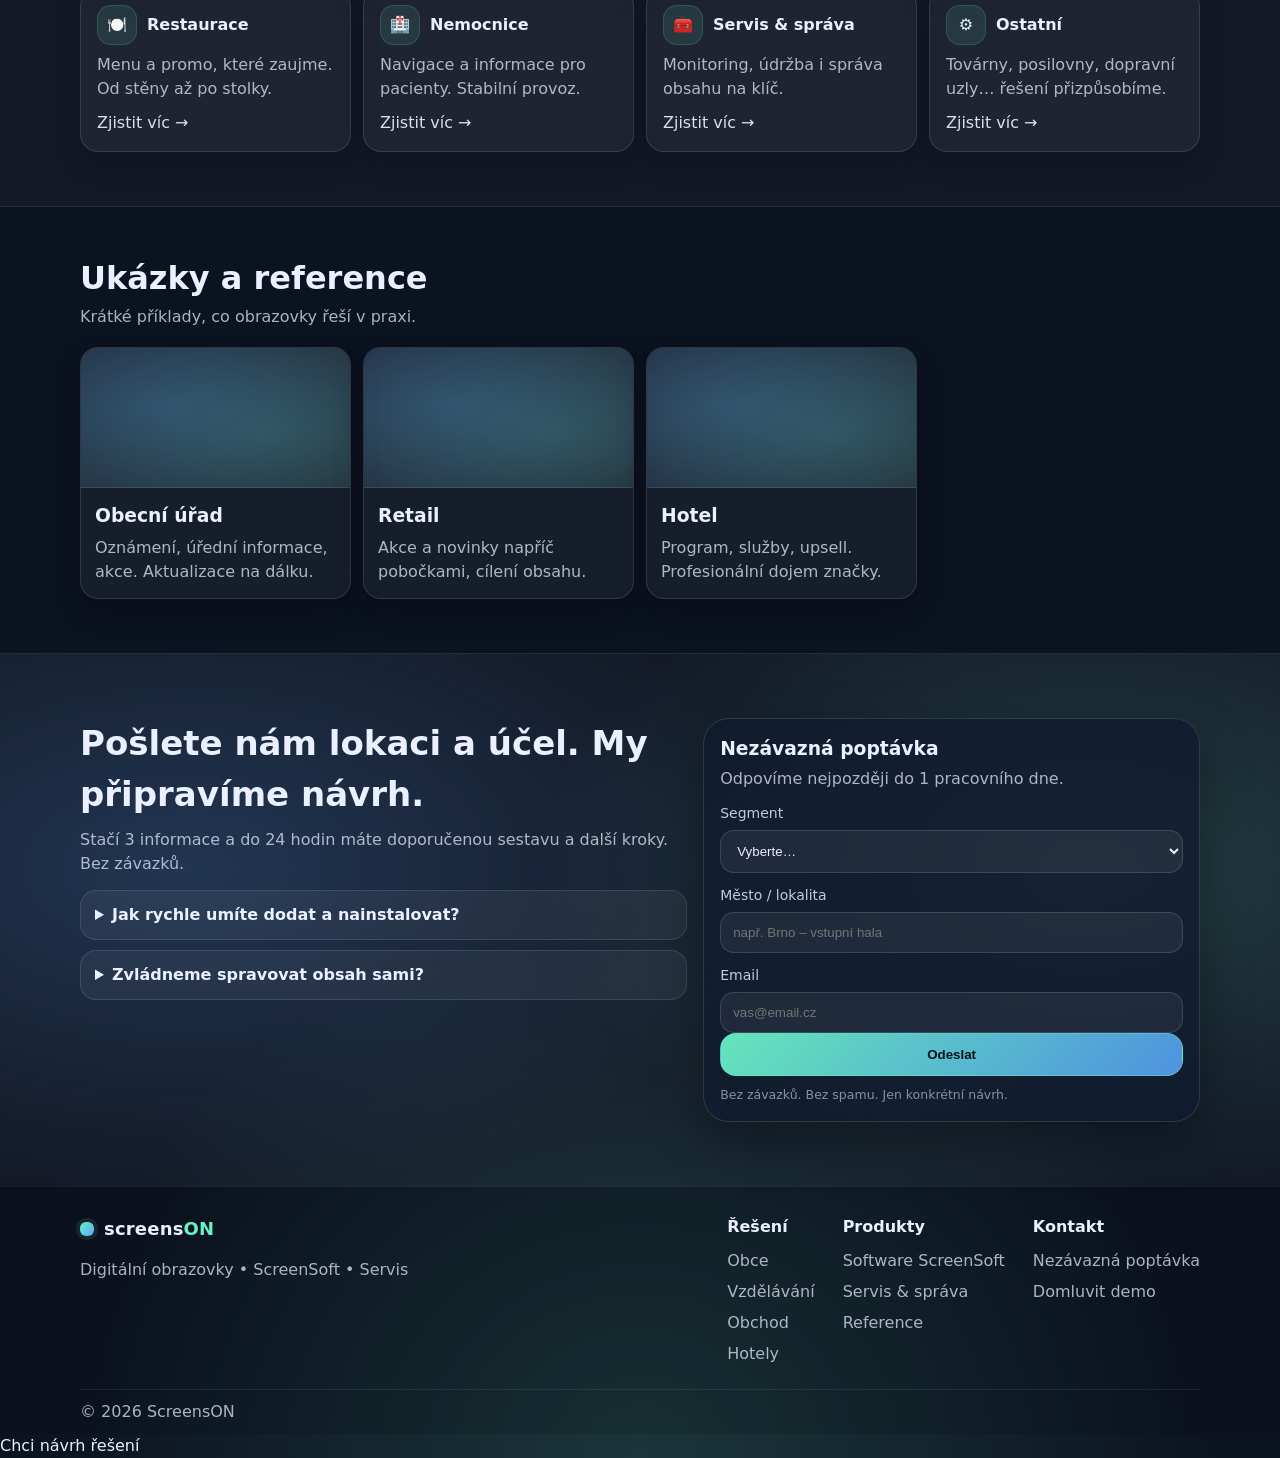
==== commit 87819ef9: "Merge branch 'main' into codex/task-title-64zv7s" ====
--- a/index.html
+++ b/index.html
@@ -178,6 +178,7 @@
       <div class="container footer-bottom"><span class="muted">© <span id="year"></span> ScreensON</span></div>
     </footer>
 
+    <a class="sticky-mini-cta" href="#kontakt">Chci návrh řešení</a>
     <script src="app.js"></script>
   </body>
 </html>
